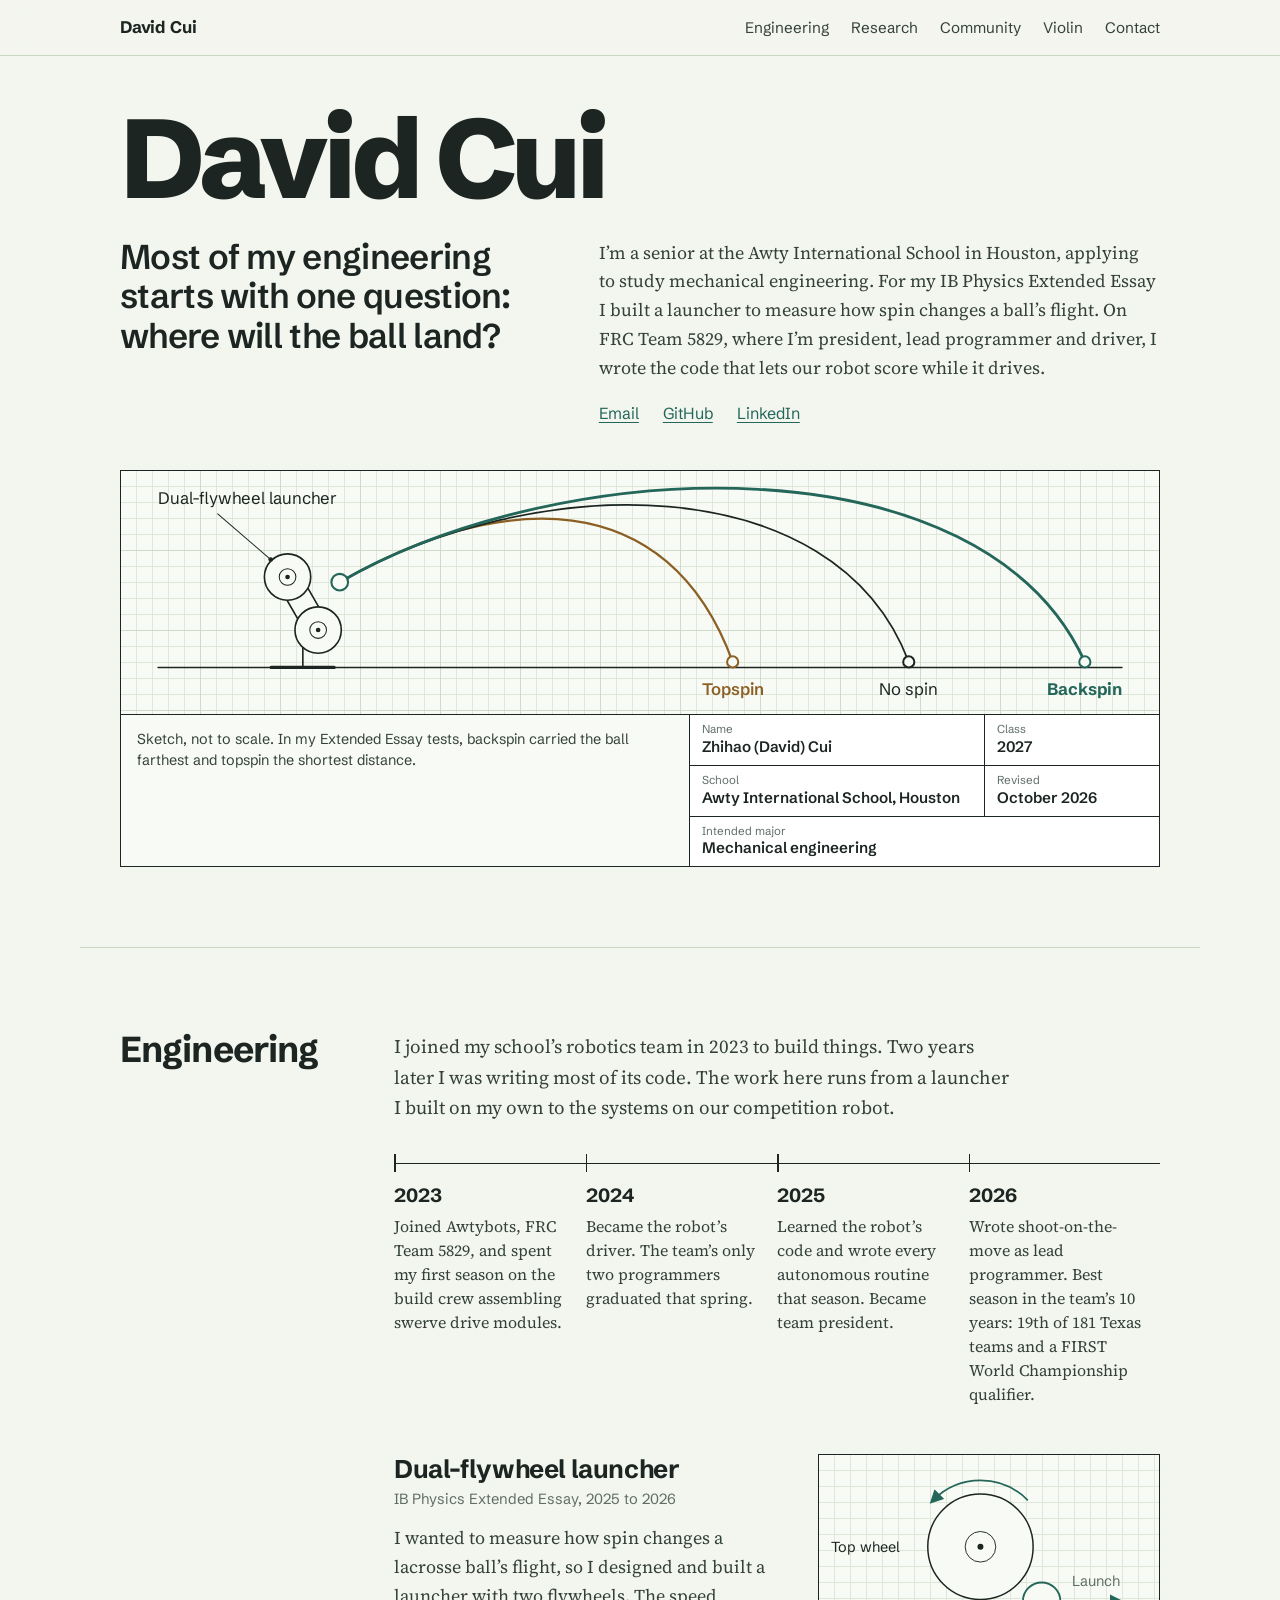
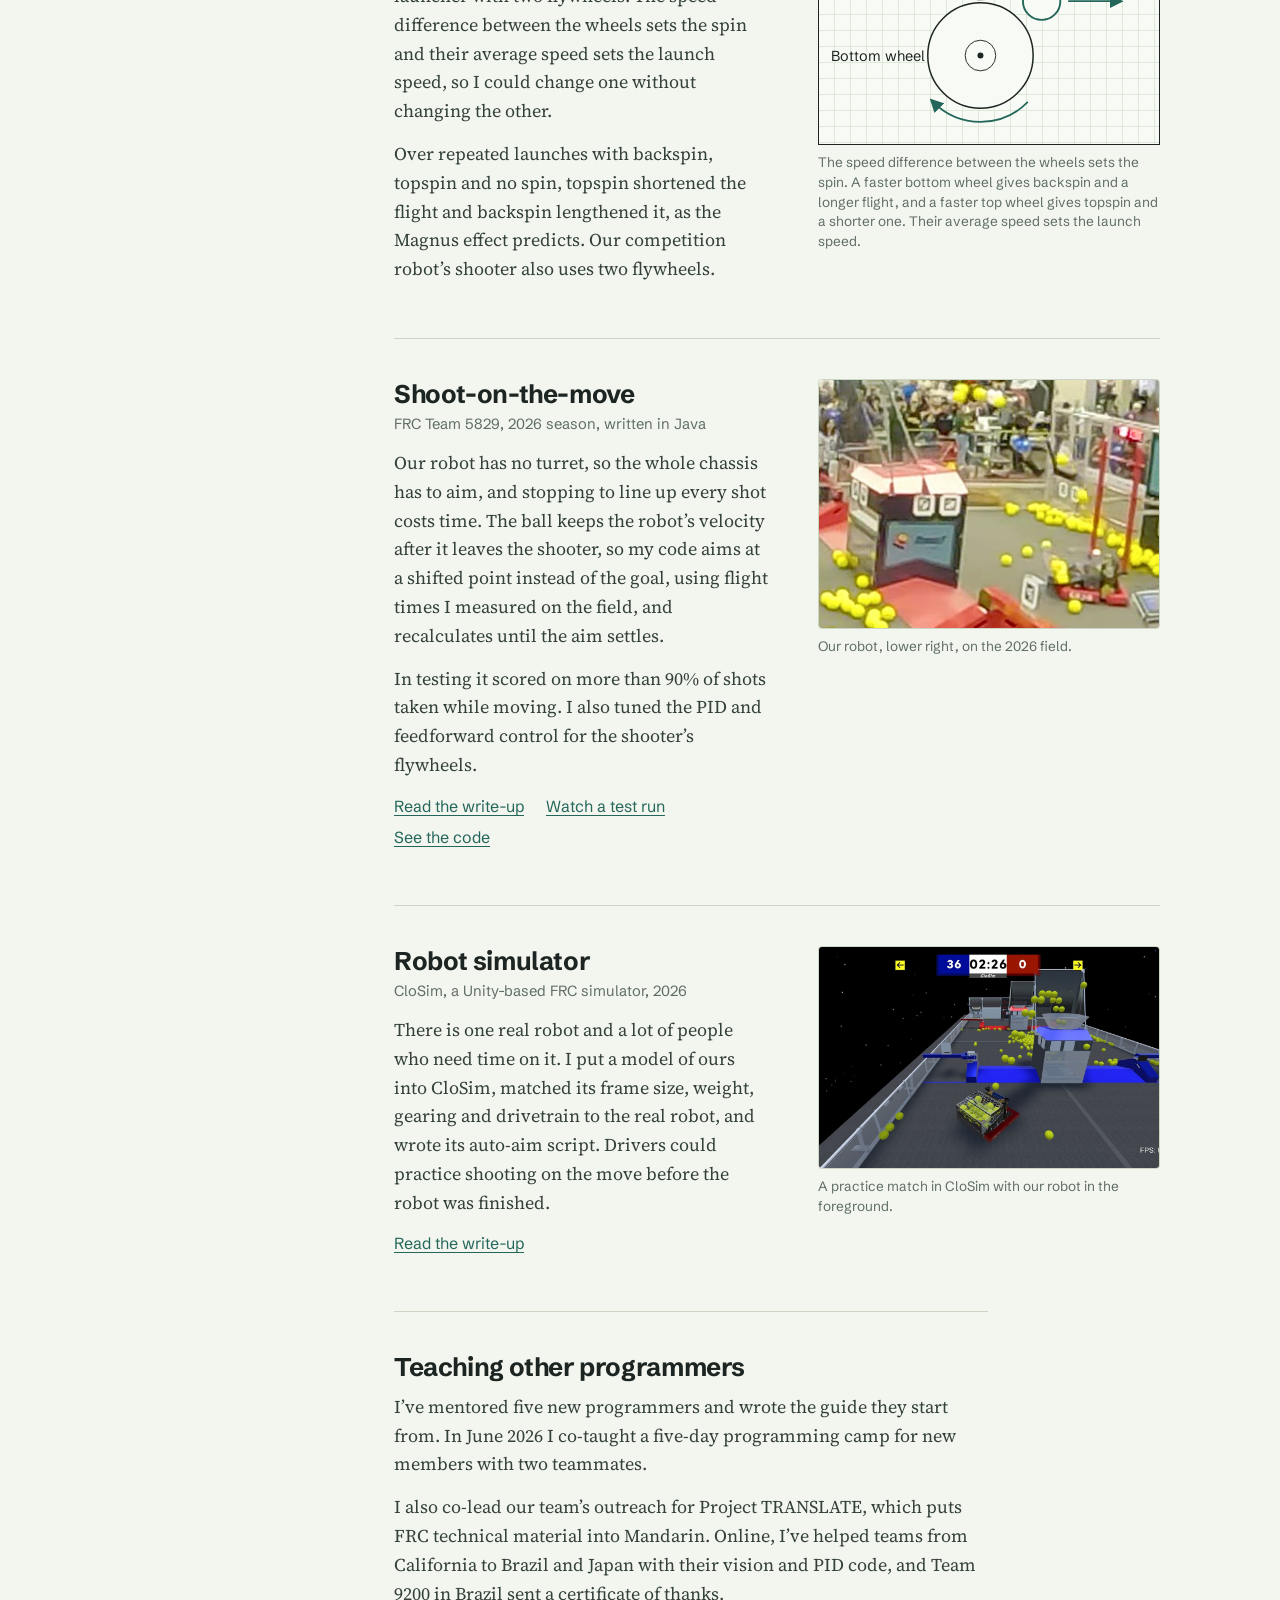
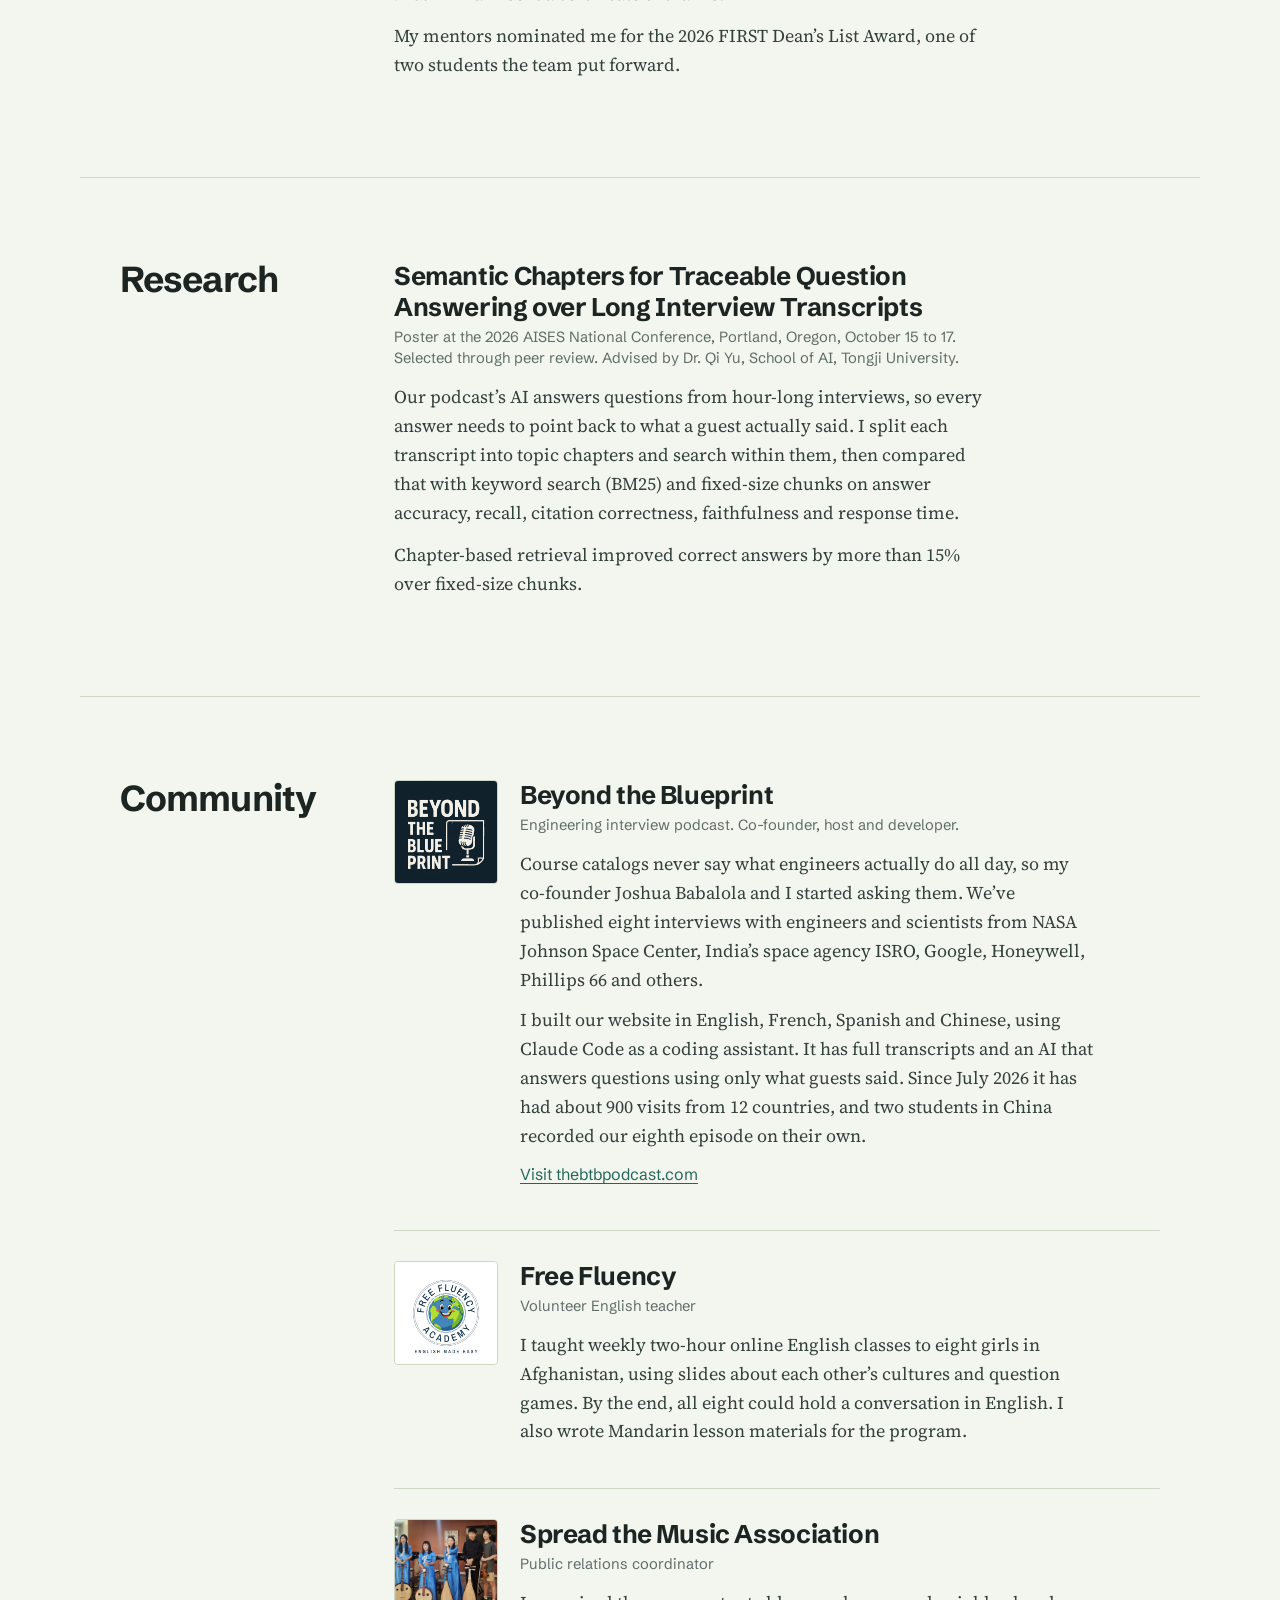
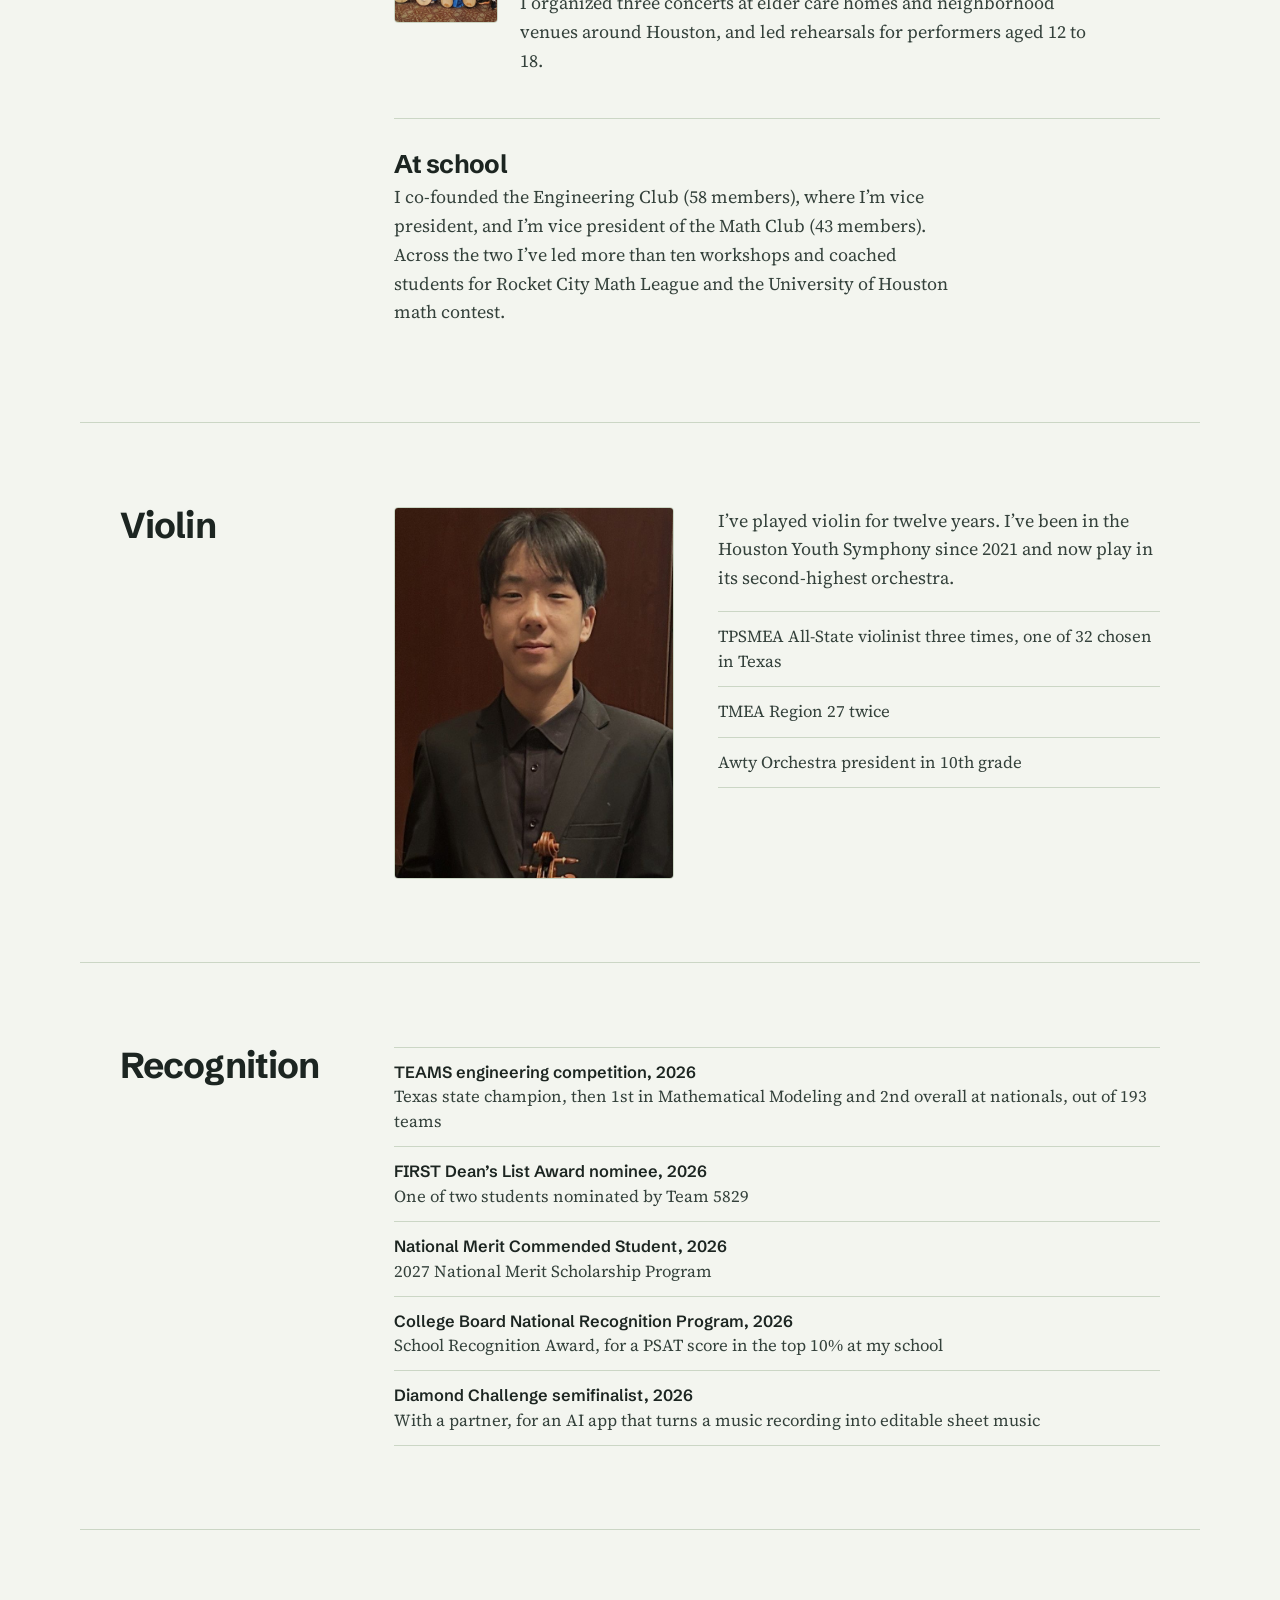
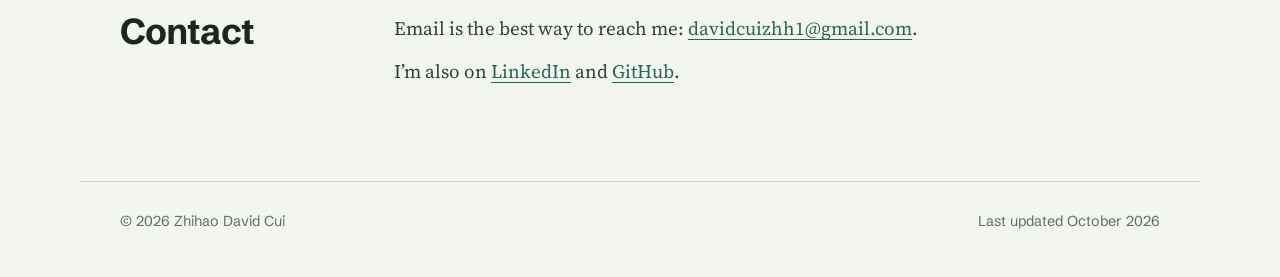
==== index.html @ e83ba338 "Renovate the portfolio New engineering-paper design with an animated launcher sketch in the hero, re" ====
<!DOCTYPE html>
<html lang="en">
<head>
<meta charset="UTF-8" />
<meta name="viewport" content="width=device-width, initial-scale=1.0" />
<title>David Cui | Engineering, robotics and research</title>
<meta name="description" content="David Cui is a senior at the Awty International School in Houston applying to study mechanical engineering. Robotics team president and lead programmer, launcher builder, podcast co-founder and violinist." />
<link rel="canonical" href="https://dczhportfolio.vercel.app/" />
<meta property="og:type" content="website" />
<meta property="og:url" content="https://dczhportfolio.vercel.app/" />
<meta property="og:title" content="David Cui" />
<meta property="og:description" content="Mechanical engineering applicant. Robotics team president and lead programmer, launcher builder, podcast co-founder and violinist." />
<meta property="og:image" content="https://dczhportfolio.vercel.app/og-icon.png" />
<meta name="theme-color" content="#f3f5ef" />
<link rel="icon" href="favicon.ico" sizes="any" />
<link rel="apple-touch-icon" href="apple-touch-icon.png" />
<link rel="preconnect" href="https://fonts.googleapis.com" />
<link rel="preconnect" href="https://fonts.gstatic.com" crossorigin />
<link href="https://fonts.googleapis.com/css2?family=Schibsted+Grotesk:wght@500;600;700;800&family=Source+Serif+4:ital,opsz,wght@0,8..60,400;0,8..60,600;1,8..60,400&display=swap" rel="stylesheet" />
<link rel="stylesheet" href="styles.css" />
</head>
<body>

<a class="skip-link" href="#main">Skip to content</a>

<header class="site-header">
  <div class="site-header__inner">
    <a class="wordmark" href="#top">David Cui</a>
    <nav class="site-nav" aria-label="Sections">
      <a href="#engineering">Engineering</a>
      <a href="#research">Research</a>
      <a href="#community">Community</a>
      <a href="#violin">Violin</a>
      <a href="#contact">Contact</a>
    </nav>
  </div>
</header>

<main id="main">

  <!-- ===== Hero ===== -->
  <section class="hero" id="top" aria-labelledby="hero-name">
    <h1 class="hero__name" id="hero-name">David Cui</h1>
    <p class="hero__question">Most of my engineering starts with one question: where will the ball land?</p>
    <div class="hero__about">
      <p class="hero__lede">
        I&rsquo;m a senior at the Awty International School in Houston, applying to study mechanical
        engineering. For my IB Physics Extended Essay I built a launcher to measure how spin changes a
        ball&rsquo;s flight. On FRC Team 5829, where I&rsquo;m president, lead programmer and driver, I
        wrote the code that lets our robot score while it drives.
      </p>
      <p class="hero__links">
        <a href="mailto:davidcuizhh1@gmail.com">Email</a>
        <a href="https://github.com/DavidCui5829">GitHub</a>
        <a href="https://www.linkedin.com/in/david-cui-1b2bb72b3">LinkedIn</a>
      </p>
    </div>

    <figure class="sheet">
      <!-- wide version -->
      <svg class="sheet__art sheet__art--wide" viewBox="0 56 1120 262" role="img" aria-labelledby="art-w-title art-w-desc">
        <title id="art-w-title">Sketch of the dual-flywheel launcher and three ball flights</title>
        <desc id="art-w-desc">A launcher with two wheels fires a ball up and to the right. Three flight paths are drawn. The topspin flight lands closest, the no-spin flight lands in the middle, and the backspin flight goes highest and lands farthest.</desc>
        <line class="art-line" x1="40" y1="268" x2="1080" y2="268" />
        <line class="art-line" x1="196.2" y1="199" x2="196.2" y2="268" />
        <line class="art-base" x1="162" y1="268" x2="230" y2="268" />
        <rect class="art-solid" x="-47" y="-13" width="94" height="26" rx="13" transform="translate(196.2 199) rotate(60)" />
        <circle class="art-solid" cx="179.7" cy="170.4" r="25" />
        <circle class="art-thin" cx="179.7" cy="170.4" r="9" />
        <circle class="art-dot" cx="179.7" cy="170.4" r="2.5" />
        <circle class="art-solid" cx="212.7" cy="227.6" r="25" />
        <circle class="art-thin" cx="212.7" cy="227.6" r="9" />
        <circle class="art-dot" cx="212.7" cy="227.6" r="2.5" />
        <text class="art-label" x="40" y="92">Dual-flywheel launcher</text>
        <line class="art-thin" x1="104" y1="102" x2="161" y2="151" />
        <circle class="art-dot" cx="161.5" cy="151.5" r="2.5" />

        <path class="traj traj--top" pathLength="1" d="M236 176 C409.2 76 590 70 660 262" />
        <path class="traj traj--none" pathLength="1" d="M236 176 C443.8 56 770 50 850 262" />
        <path class="traj traj--back" pathLength="1" d="M236 176 C478.5 36 930 20 1040 262" />
        <circle class="art-ball" cx="236" cy="176" r="9" />

        <circle class="land land--top" cx="660" cy="262" r="6" />
        <circle class="land land--none" cx="850" cy="262" r="6" />
        <circle class="land land--back" cx="1040" cy="262" r="6" />
        <text class="art-label art-label--top land-label land-label--top" x="660" y="298" text-anchor="middle">Topspin</text>
        <text class="art-label land-label land-label--none" x="850" y="298" text-anchor="middle">No spin</text>
        <text class="art-label art-label--back land-label land-label--back" x="1040" y="298" text-anchor="middle">Backspin</text>
      </svg>

      <!-- narrow version for phones -->
      <svg class="sheet__art sheet__art--tall" viewBox="0 150 600 350" role="img" aria-labelledby="art-t-title art-t-desc">
        <title id="art-t-title">Sketch of the dual-flywheel launcher and three ball flights</title>
        <desc id="art-t-desc">A launcher with two wheels fires a ball up and to the right. The topspin flight lands closest, the no-spin flight lands in the middle, and the backspin flight goes highest and lands farthest.</desc>
        <line class="art-line" x1="20" y1="430" x2="580" y2="430" />
        <line class="art-line" x1="81" y1="346" x2="81" y2="430" />
        <line class="art-base" x1="42" y1="430" x2="120" y2="430" />
        <rect class="art-solid" x="-54" y="-15" width="108" height="30" rx="15" transform="translate(81 346) rotate(60)" />
        <circle class="art-solid" cx="62" cy="313.1" r="29" />
        <circle class="art-thin" cx="62" cy="313.1" r="10" />
        <circle class="art-dot" cx="62" cy="313.1" r="3" />
        <circle class="art-solid" cx="100" cy="378.9" r="29" />
        <circle class="art-thin" cx="100" cy="378.9" r="10" />
        <circle class="art-dot" cx="100" cy="378.9" r="3" />
        <text class="art-label" x="24" y="196">Dual-flywheel launcher</text>
        <line class="art-thin" x1="52" y1="208" x2="43" y2="290" />
        <circle class="art-dot" cx="43" cy="291" r="3" />

        <path class="traj traj--top" pathLength="1" d="M126 320 C299.2 220 320 210 322 422" />
        <path class="traj traj--none" pathLength="1" d="M126 320 C342.5 195 425 175 432 422" />
        <path class="traj traj--back" pathLength="1" d="M126 320 C385.8 170 530 120 536 422" />
        <circle class="art-ball" cx="126" cy="320" r="11" />

        <circle class="land land--top" cx="322" cy="422" r="8" />
        <circle class="land land--none" cx="432" cy="422" r="8" />
        <circle class="land land--back" cx="536" cy="422" r="8" />
        <text class="art-label art-label--top land-label land-label--top" x="322" y="468" text-anchor="middle">Topspin</text>
        <text class="art-label land-label land-label--none" x="432" y="468" text-anchor="middle">No spin</text>
        <text class="art-label art-label--back land-label land-label--back" x="536" y="468" text-anchor="middle">Backspin</text>
      </svg>

      <figcaption class="sheet__foot">
        <p class="sheet__note">Sketch, not to scale. In my Extended Essay tests, backspin carried the ball farthest and topspin the shortest distance.</p>
        <dl class="titleblock">
          <div><dt>Name</dt><dd>Zhihao (David) Cui</dd></div>
          <div><dt>Class</dt><dd>2027</dd></div>
          <div><dt>School</dt><dd>Awty International School, Houston</dd></div>
          <div><dt>Revised</dt><dd>October 2026</dd></div>
          <div><dt>Intended major</dt><dd>Mechanical engineering</dd></div>
        </dl>
      </figcaption>
    </figure>
  </section>

  <!-- ===== Engineering ===== -->
  <section class="section" id="engineering" aria-labelledby="eng-title">
    <h2 class="section__title" id="eng-title">Engineering</h2>
    <div class="section__body">
      <p class="section__intro">
        I joined my school&rsquo;s robotics team in 2023 to build things. Two years later I was
        writing most of its code. The work here runs from a launcher I built on my own to the systems
        on our competition robot.
      </p>

      <ol class="timeline" aria-label="My time on FRC Team 5829">
        <li><span class="timeline__year">2023</span><p>Joined Awtybots, FRC Team 5829, and spent my first season on the build crew assembling swerve drive modules.</p></li>
        <li><span class="timeline__year">2024</span><p>Became the robot&rsquo;s driver. The team&rsquo;s only two programmers graduated that spring.</p></li>
        <li><span class="timeline__year">2025</span><p>Learned the robot&rsquo;s code and wrote every autonomous routine that season. Became team president.</p></li>
        <li><span class="timeline__year">2026</span><p>Wrote shoot-on-the-move as lead programmer. Best season in the team&rsquo;s 10 years: 19th of 181 Texas teams and a FIRST World Championship qualifier.</p></li>
      </ol>

      <article class="project" id="launcher" aria-labelledby="launcher-title">
        <div>
          <h3 class="project__title" id="launcher-title">Dual-flywheel launcher</h3>
          <p class="project__meta">IB Physics Extended Essay, 2025 to 2026</p>
          <p>
            I wanted to measure how spin changes a lacrosse ball&rsquo;s flight, so I designed and built a
            launcher with two flywheels. The speed difference between the wheels sets the spin and their
            average speed sets the launch speed, so I could change one without changing the other.
          </p>
          <p>
            Over repeated launches with backspin, topspin and no spin, topspin shortened the flight and
            backspin lengthened it, as the Magnus effect predicts. Our competition robot&rsquo;s shooter
            also uses two flywheels.
          </p>
        </div>
        <figure class="project__media">
          <div class="detail">
            <svg viewBox="0 0 400 340" role="img" aria-labelledby="det-title det-desc">
              <title id="det-title">How the two wheels grip and launch the ball</title>
              <desc id="det-desc">Two wheels, one above the other, push the ball out to the right between them. The top wheel turns counterclockwise and the bottom wheel turns clockwise.</desc>
              <defs>
                <marker id="det-arrow" viewBox="0 0 10 10" refX="6" refY="5" markerWidth="8" markerHeight="8" orient="auto-start-reverse">
                  <path class="art-arrowhead" d="M0 0 L10 5 L0 10 Z" />
                </marker>
              </defs>
              <path class="art-arrow" d="M245.2 52.8 A78 78 0 0 0 134.8 52.8" marker-end="url(#det-arrow)" />
              <path class="art-arrow" d="M245.2 291.2 A78 78 0 0 1 134.8 291.2" marker-end="url(#det-arrow)" />
              <circle class="art-solid" cx="190" cy="108" r="62" />
              <circle class="art-thin" cx="190" cy="108" r="18" />
              <circle class="art-dot" cx="190" cy="108" r="3.5" />
              <circle class="art-solid" cx="190" cy="236" r="62" />
              <circle class="art-thin" cx="190" cy="236" r="18" />
              <circle class="art-dot" cx="190" cy="236" r="3.5" />
              <circle class="art-ball" cx="262" cy="172" r="22" />
              <line class="art-arrow" x1="294" y1="172" x2="352" y2="172" marker-end="url(#det-arrow)" />
              <text class="art-label" x="14" y="114">Top wheel</text>
              <text class="art-label" x="14" y="242">Bottom wheel</text>
              <text class="art-label art-label--muted" x="326" y="154" text-anchor="middle">Launch</text>
            </svg>
          </div>
          <figcaption>
            The speed difference between the wheels sets the spin. A faster bottom wheel gives backspin
            and a longer flight, and a faster top wheel gives topspin and a shorter one. Their average
            speed sets the launch speed.
          </figcaption>
        </figure>
      </article>

      <article class="project" id="sotm" aria-labelledby="sotm-title">
        <div>
          <h3 class="project__title" id="sotm-title">Shoot-on-the-move</h3>
          <p class="project__meta">FRC Team 5829, 2026 season, written in Java</p>
          <p>
            Our robot has no turret, so the whole chassis has to aim, and stopping to line up every shot
            costs time. The ball keeps the robot&rsquo;s velocity after it leaves the shooter, so my code
            aims at a shifted point instead of the goal, using flight times I measured on the field, and
            recalculates until the aim settles.
          </p>
          <p>
            In testing it scored on more than 90% of shots taken while moving. I also tuned the PID and
            feedforward control for the shooter&rsquo;s flywheels.
          </p>
          <p class="project__links">
            <a href="sotm.html">Read the write-up</a>
            <a href="https://youtu.be/rnhD6OzlBLg">Watch a test run</a>
            <a href="https://github.com/awtybots/2026Rebuilt/tree/2BallDumper">See the code</a>
          </p>
        </div>
        <figure class="project__media">
          <img src="images/sotm-action.jpg" width="558" height="408" loading="lazy" alt="Video still of the 2026 FRC field covered in yellow foam balls, with the Team 5829 robot at lower right." />
          <figcaption>Our robot, lower right, on the 2026 field.</figcaption>
        </figure>
      </article>

      <article class="project" id="sim" aria-labelledby="sim-title">
        <div>
          <h3 class="project__title" id="sim-title">Robot simulator</h3>
          <p class="project__meta">CloSim, a Unity-based FRC simulator, 2026</p>
          <p>
            There is one real robot and a lot of people who need time on it. I put a model of ours into
            CloSim, matched its frame size, weight, gearing and drivetrain to the real robot, and wrote its
            auto-aim script. Drivers could practice shooting on the move before the robot was finished.
          </p>
          <p class="project__links"><a href="sim.html">Read the write-up</a></p>
        </div>
        <figure class="project__media">
          <img src="images/unity-sim.jpg" width="1200" height="780" loading="lazy" alt="A practice match in the CloSim simulator, with the Team 5829 robot model in the foreground collecting yellow balls." />
          <figcaption>A practice match in CloSim with our robot in the foreground.</figcaption>
        </figure>
      </article>

      <article class="project project--text" id="teaching" aria-labelledby="teach-title">
        <div>
          <h3 class="project__title" id="teach-title">Teaching other programmers</h3>
          <p>
            I&rsquo;ve mentored five new programmers and wrote the guide they start from. In June 2026 I
            co-taught a five-day programming camp for new members with two teammates.
          </p>
          <p>
            I also co-lead our team&rsquo;s outreach for Project TRANSLATE, which puts FRC technical material
            into Mandarin. Online, I&rsquo;ve helped teams from California to Brazil and Japan with their
            vision and PID code, and Team 9200 in Brazil sent a certificate of thanks.
          </p>
          <p>My mentors nominated me for the 2026 FIRST Dean&rsquo;s List Award, one of two students the team put forward.</p>
        </div>
      </article>
    </div>
  </section>

  <!-- ===== Research ===== -->
  <section class="section" id="research" aria-labelledby="res-title">
    <h2 class="section__title" id="res-title">Research</h2>
    <div class="section__body">
      <article class="project project--text" aria-labelledby="poster-title">
        <div>
          <h3 class="project__title" id="poster-title">Semantic Chapters for Traceable Question Answering over Long Interview Transcripts</h3>
          <p class="project__meta">
            Poster at the 2026 AISES National Conference, Portland, Oregon, October 15 to 17. Selected
            through peer review. Advised by Dr. Qi Yu, School of AI, Tongji University.
          </p>
          <p>
            Our podcast&rsquo;s AI answers questions from hour-long interviews, so every answer needs to
            point back to what a guest actually said. I split each transcript into topic chapters and
            search within them, then compared that with keyword search (BM25) and fixed-size chunks on
            answer accuracy, recall, citation correctness, faithfulness and response time.
          </p>
          <p>Chapter-based retrieval improved correct answers by more than 15% over fixed-size chunks.</p>
        </div>
      </article>
    </div>
  </section>

  <!-- ===== Community ===== -->
  <section class="section" id="community" aria-labelledby="com-title">
    <h2 class="section__title" id="com-title">Community</h2>
    <div class="section__body">

      <article class="entry" aria-labelledby="btb-title">
        <img class="entry__thumb" src="images/btb-cover.jpg" width="800" height="800" loading="lazy" alt="Beyond the Blueprint cover art: the show name next to a microphone." />
        <div>
          <h3 class="project__title" id="btb-title">Beyond the Blueprint</h3>
          <p class="project__meta">Engineering interview podcast. Co-founder, host and developer.</p>
          <p>
            Course catalogs never say what engineers actually do all day, so my co-founder Joshua
            Babalola and I started asking them. We&rsquo;ve published eight interviews with engineers and
            scientists from NASA Johnson Space Center, India&rsquo;s space agency ISRO, Google, Honeywell,
            Phillips 66 and others.
          </p>
          <p>
            I built our website in English, French, Spanish and Chinese, using Claude Code as a coding
            assistant. It has full transcripts and an AI that answers questions using only what guests
            said. Since July 2026 it has had about 900 visits from 12 countries, and two students in
            China recorded our eighth episode on their own.
          </p>
          <p class="project__links"><a href="https://thebtbpodcast.com/">Visit thebtbpodcast.com</a></p>
        </div>
      </article>

      <article class="entry" aria-labelledby="ff-title">
        <img class="entry__thumb" src="images/freefluency-logo.jpg" width="800" height="800" loading="lazy" alt="Free Fluency Academy logo: a smiling globe inside a round badge." />
        <div>
          <h3 class="project__title" id="ff-title">Free Fluency</h3>
          <p class="project__meta">Volunteer English teacher</p>
          <p>
            I taught weekly two-hour online English classes to eight girls in Afghanistan, using slides
            about each other&rsquo;s cultures and question games. By the end, all eight could hold a
            conversation in English. I also wrote Mandarin lesson materials for the program.
          </p>
        </div>
      </article>

      <article class="entry" aria-labelledby="sma-title">
        <img class="entry__thumb" src="images/sma-concert.jpg" width="1000" height="543" loading="lazy" alt="Spread the Music Association performers with violins and Chinese string instruments at an elder care home." />
        <div>
          <h3 class="project__title" id="sma-title">Spread the Music Association</h3>
          <p class="project__meta">Public relations coordinator</p>
          <p>
            I organized three concerts at elder care homes and neighborhood venues around Houston, and
            led rehearsals for performers aged 12 to 18.
          </p>
        </div>
      </article>

      <article class="entry entry--text" aria-labelledby="clubs-title">
        <div>
          <h3 class="project__title" id="clubs-title">At school</h3>
          <p>
            I co-founded the Engineering Club (58 members), where I&rsquo;m vice president, and I&rsquo;m
            vice president of the Math Club (43 members). Across the two I&rsquo;ve led more than ten
            workshops and coached students for Rocket City Math League and the University of Houston math
            contest.
          </p>
        </div>
      </article>
    </div>
  </section>

  <!-- ===== Violin ===== -->
  <section class="section" id="violin" aria-labelledby="vln-title">
    <h2 class="section__title" id="vln-title">Violin</h2>
    <div class="section__body">
      <div class="violin">
        <figure class="violin__photo">
          <img src="images/violin.jpg" width="670" height="893" loading="lazy" alt="David in concert dress, holding his violin." />
        </figure>
        <div>
          <p>
            I&rsquo;ve played violin for twelve years. I&rsquo;ve been in the Houston Youth Symphony since
            2021 and now play in its second-highest orchestra.
          </p>
          <ul class="facts">
            <li>TPSMEA All-State violinist three times, one of 32 chosen in Texas</li>
            <li>TMEA Region 27 twice</li>
            <li>Awty Orchestra president in 10th grade</li>
          </ul>
        </div>
      </div>
    </div>
  </section>

  <!-- ===== Recognition ===== -->
  <section class="section" id="recognition" aria-labelledby="rec-title">
    <h2 class="section__title" id="rec-title">Recognition</h2>
    <div class="section__body">
      <ul class="facts">
        <li><strong>TEAMS engineering competition, 2026</strong>Texas state champion, then 1st in Mathematical Modeling and 2nd overall at nationals, out of 193 teams</li>
        <li><strong>FIRST Dean&rsquo;s List Award nominee, 2026</strong>One of two students nominated by Team 5829</li>
        <li><strong>National Merit Commended Student, 2026</strong>2027 National Merit Scholarship Program</li>
        <li><strong>College Board National Recognition Program, 2026</strong>School Recognition Award, for a PSAT score in the top 10% at my school</li>
        <li><strong>Diamond Challenge semifinalist, 2026</strong>With a partner, for an AI app that turns a music recording into editable sheet music</li>
      </ul>
    </div>
  </section>

  <!-- ===== Contact ===== -->
  <section class="section contact" id="contact" aria-labelledby="con-title">
    <h2 class="section__title" id="con-title">Contact</h2>
    <div class="section__body">
      <p>Email is the best way to reach me: <a href="mailto:davidcuizhh1@gmail.com">davidcuizhh1@gmail.com</a>.</p>
      <p>I&rsquo;m also on <a href="https://www.linkedin.com/in/david-cui-1b2bb72b3">LinkedIn</a> and <a href="https://github.com/DavidCui5829">GitHub</a>.</p>
    </div>
  </section>

</main>

<footer class="site-footer">
  <p>&copy; 2026 Zhihao David Cui</p>
  <p>Last updated October 2026</p>
</footer>

</body>
</html>
---- styles.css ----
/* ============================================================
   David Cui, portfolio
   Light engineering-paper look: pale green sheet with a faint
   grid, graphite ink, one pine accent and a little gold.
   Type: Schibsted Grotesk for headings and labels,
         Source Serif 4 for reading text.
   ============================================================ */

:root {
  --paper: #f3f5ef;      /* page */
  --sheet: #f8faf5;      /* drawing sheets and panels */
  --white: #ffffff;
  --grid: #dfe7d9;       /* fine grid */
  --grid-major: #cfdbc8; /* every fifth line */
  --ink: #1c2521;        /* headings, linework */
  --body: #34413b;       /* reading text */
  --muted: #5f6d66;      /* captions, labels */
  --rule: #cbd6c5;       /* hairlines */
  --pine: #24675a;       /* links, backspin, accent */
  --pine-dk: #1b4f45;
  --gold: #8c6024;       /* topspin, sparing highlights */

  --display: "Schibsted Grotesk", system-ui, -apple-system, "Segoe UI", sans-serif;
  --text: "Source Serif 4", Georgia, "Times New Roman", serif;
  --mono: "JetBrains Mono", ui-monospace, "SFMono-Regular", Consolas, monospace;

  --wide: 1120px;
  --gutter: clamp(16px, 4vw, 40px);
}

* { box-sizing: border-box; }

html { -webkit-text-size-adjust: 100%; scroll-padding-top: 72px; }
@media (prefers-reduced-motion: no-preference) { html { scroll-behavior: smooth; } }

body {
  margin: 0;
  background: var(--paper);
  color: var(--body);
  font-family: var(--text);
  font-size: 1.125rem;
  line-height: 1.6;
  font-optical-sizing: auto;
  -webkit-font-smoothing: antialiased;
}

img { max-width: 100%; }

a {
  color: var(--pine);
  text-decoration-thickness: 1px;
  text-underline-offset: 0.2em;
}
a:hover { color: var(--pine-dk); text-decoration-thickness: 2px; }
:focus-visible { outline: 2px solid var(--pine); outline-offset: 3px; border-radius: 2px; }

.skip-link {
  position: absolute; left: -999px; top: 0; z-index: 100;
  padding: 10px 16px; background: var(--ink); color: var(--white);
  font-family: var(--display); font-weight: 600;
}
.skip-link:focus { left: 0; }

/* ===== Header ===== */
.site-header {
  position: sticky; top: 0; z-index: 20;
  background: rgba(243, 245, 239, 0.94);
  backdrop-filter: blur(8px);
  border-bottom: 1px solid var(--rule);
}
.site-header__inner {
  max-width: var(--wide); margin: 0 auto;
  padding: 14px var(--gutter);
  display: flex; align-items: baseline; justify-content: space-between; gap: 12px 28px;
  flex-wrap: wrap;
}
.wordmark {
  font-family: var(--display); font-weight: 700; font-size: 1.05rem;
  letter-spacing: -0.01em; color: var(--ink); text-decoration: none;
}
.wordmark:hover { color: var(--ink); }
.site-nav { display: flex; gap: 22px; font-family: var(--display); font-size: 0.95rem; }
.site-nav a { color: var(--body); text-decoration: none; white-space: nowrap; }
.site-nav a:hover { color: var(--pine); text-decoration: underline; text-decoration-thickness: 1px; }
/* phones: the header scrolls away instead of holding two rows of the screen */
@media (max-width: 640px) {
  .site-header { position: static; }
  .site-header__inner { padding-block: 10px 12px; gap: 6px; }
  .site-nav { flex-wrap: wrap; gap: 4px 13px; font-size: 0.8125rem; }
}

/* ===== Hero ===== */
/* phones: name, question, drawing, then the introduction.
   wide screens: the question and the introduction side by side above the drawing,
   so the drawing is on screen when its flights draw in. */
.hero {
  max-width: var(--wide); margin: 0 auto;
  padding: clamp(32px, 5vw, 52px) var(--gutter) clamp(48px, 7vw, 80px);
  display: grid; grid-template-columns: minmax(0, 1fr);
  grid-template-areas: "name" "question" "sheet" "about";
}
.hero__name {
  grid-area: name;
  font-family: var(--display); font-weight: 800;
  font-size: clamp(3.2rem, 10vw, 7rem);
  line-height: 0.9; letter-spacing: -0.045em;
  color: var(--ink); margin: 0 0 clamp(16px, 2.6vw, 28px);
}
.hero__question {
  grid-area: question;
  font-family: var(--display); font-weight: 600;
  font-size: clamp(1.45rem, 2.7vw, 2.15rem);
  line-height: 1.15; letter-spacing: -0.02em;
  color: var(--ink); max-width: 24ch; margin: 0 0 26px;
  text-wrap: balance;
}
.hero__about { grid-area: about; margin-top: 30px; }
.hero__lede { max-width: 62ch; margin: 0 0 18px; font-size: 1.125rem; }
.hero__links { display: flex; flex-wrap: wrap; gap: 8px 24px; margin: 0; font-family: var(--display); font-size: 1rem; }
@media (min-width: 900px) {
  .hero {
    grid-template-columns: minmax(0, 0.85fr) minmax(0, 1.15fr);
    column-gap: clamp(40px, 5vw, 64px);
    grid-template-areas: "name name" "question about" "sheet sheet";
  }
  .hero__question { margin: 0; }
  .hero__about { margin-top: 2px; }
  .hero .sheet { margin-top: 44px; }
}
/* short laptop screens: tighten the top so the landing points still show on load */
@media (min-width: 900px) and (max-height: 760px) {
  .hero { padding-top: 28px; }
  .hero__name { font-size: 5.75rem; margin-bottom: 20px; }
  .hero .sheet { margin-top: 32px; }
}

/* ===== Drawing sheet (hero figure) ===== */
.sheet {
  grid-area: sheet;
  margin: 0;
  border: 1.5px solid var(--ink);
  background-color: var(--sheet);
  background-image:
    linear-gradient(var(--grid-major) 1px, transparent 1px),
    linear-gradient(90deg, var(--grid-major) 1px, transparent 1px),
    linear-gradient(var(--grid) 1px, transparent 1px),
    linear-gradient(90deg, var(--grid) 1px, transparent 1px);
  background-size: 80px 80px, 80px 80px, 16px 16px, 16px 16px;
  background-position: -1px -1px;
}
.sheet__art { display: block; width: 100%; height: auto; }
.sheet__art--tall { display: none; max-width: 600px; margin: 0 auto; }
@media (max-width: 860px) {
  .sheet__art--wide { display: none; }
  .sheet__art--tall { display: block; }
}
.sheet__foot {
  display: grid; grid-template-columns: minmax(0, 1fr) minmax(0, 470px);
  border-top: 1.5px solid var(--ink); background: var(--sheet);
}
.sheet__note {
  margin: 0; padding: 14px 16px; align-self: start;
  font-family: var(--display); font-size: 0.9rem; line-height: 1.45; color: var(--body);
}
.titleblock {
  margin: 0; display: grid; grid-template-columns: 1.7fr 1fr;
  border-left: 1.5px solid var(--ink); background: var(--white);
}
.titleblock > div { padding: 7px 12px 8px; border-bottom: 1px solid var(--ink); }
.titleblock > div:nth-child(odd) { border-right: 1px solid var(--ink); }
.titleblock > div:last-child { grid-column: 1 / -1; border-right: 0; border-bottom: 0; }
.titleblock dt { font-family: var(--display); font-size: 0.72rem; color: var(--muted); line-height: 1.3; }
.titleblock dd { margin: 0; font-family: var(--display); font-weight: 600; font-size: 0.95rem; color: var(--ink); line-height: 1.3; }
@media (max-width: 860px) {
  .sheet__foot { grid-template-columns: 1fr; }
  .titleblock { border-left: 0; border-top: 1.5px solid var(--ink); }
}

/* drawing elements (shared by the hero and the launcher detail) */
.art-line { fill: none; stroke: var(--ink); stroke-width: 1.75; stroke-linecap: round; stroke-linejoin: round; }
.art-thin { fill: none; stroke: var(--ink); stroke-width: 1.1; }
.art-solid { fill: var(--sheet); stroke: var(--ink); stroke-width: 1.75; }
.art-dot { fill: var(--ink); }
.art-base { fill: none; stroke: var(--ink); stroke-width: 3.5; stroke-linecap: round; }
.art-ball { fill: var(--sheet); stroke: var(--pine); stroke-width: 2.25; }
.art-label { font-family: var(--display); font-size: 17px; fill: var(--ink); }
.art-label--muted { fill: var(--muted); }
.art-arrow { fill: none; stroke: var(--pine); stroke-width: 2; stroke-linecap: round; }
.art-arrowhead { fill: var(--pine); }

.traj { fill: none; stroke-linecap: round; }
.traj--top  { stroke: var(--gold); stroke-width: 2.4; }
.traj--none { stroke: var(--ink);  stroke-width: 1.8; }
.traj--back { stroke: var(--pine); stroke-width: 3; }
.land { stroke-width: 2.2; fill: var(--sheet); }
.land--top  { stroke: var(--gold); }
.land--none { stroke: var(--ink); }
.land--back { stroke: var(--pine); }
.art-label--top  { fill: var(--gold); font-weight: 600; }
.art-label--back { fill: var(--pine); font-weight: 700; }
.sheet__art--wide .art-label { font-size: 18px; }
.sheet__art--tall .art-label { font-size: 23px; }
@media (min-width: 641px) { .sheet__art--tall .art-label { font-size: 19px; } }

/* the one moving moment: the three flights draw in once on load */
@media (prefers-reduced-motion: no-preference) {
  .traj { stroke-dasharray: 1; stroke-dashoffset: 1; animation: draw 1.5s cubic-bezier(0.3, 0.1, 0.25, 1) forwards; }
  .traj--top  { animation-delay: 0.25s; }
  .traj--none { animation-delay: 0.55s; }
  .traj--back { animation-delay: 0.85s; }
  .land, .land-label { opacity: 0; animation: appear 0.35s ease forwards; }
  .land--top, .land-label--top   { animation-delay: 1.6s; }
  .land--none, .land-label--none { animation-delay: 1.9s; }
  .land--back, .land-label--back { animation-delay: 2.2s; }
}
@keyframes draw { to { stroke-dashoffset: 0; } }
@keyframes appear { to { opacity: 1; } }

/* ===== Sections ===== */
.section {
  max-width: var(--wide); margin: 0 auto;
  padding: clamp(48px, 6.5vw, 84px) var(--gutter);
  display: grid; grid-template-columns: minmax(150px, 210px) minmax(0, 1fr);
  gap: 0 clamp(24px, 5vw, 64px);
  border-top: 1px solid var(--rule);
}
.section__title {
  grid-column: 1; align-self: start; position: sticky; top: 84px;
  margin: 0; font-family: var(--display); font-weight: 700;
  font-size: clamp(1.75rem, 3vw, 2.25rem); line-height: 1.05; letter-spacing: -0.025em; color: var(--ink);
}
.section__body { grid-column: 2; min-width: 0; }
.section__intro { max-width: 62ch; margin: 0 0 40px; font-size: 1.1875rem; }
@media (max-width: 860px) {
  .section { grid-template-columns: minmax(0, 1fr); }
  .section__title { position: static; margin-bottom: 22px; }
  .section__body { grid-column: 1; }
}

/* timeline: a dimension line with a tick for each year */
.timeline {
  list-style: none; margin: 0 0 48px; padding: 0;
  display: grid; grid-template-columns: repeat(4, minmax(0, 1fr));
  border-top: 1.5px solid var(--ink);
}
.timeline li { position: relative; padding: 16px 18px 0 0; }
.timeline li::before {
  content: ""; position: absolute; left: 0; top: -10px;
  width: 1.5px; height: 18px; background: var(--ink);
}
.timeline__year {
  display: block; margin-bottom: 4px;
  font-family: var(--display); font-weight: 700; font-size: 1.2rem; color: var(--ink);
  font-variant-numeric: tabular-nums;
}
.timeline p { margin: 0; font-size: 1rem; line-height: 1.5; }
@media (max-width: 760px) {
  .timeline { grid-template-columns: minmax(0, 1fr); border-top: 0; border-left: 1.5px solid var(--ink); margin-left: 4px; }
  .timeline li { padding: 0 0 22px 22px; }
  .timeline li:last-child { padding-bottom: 0; }
  .timeline li::before { left: -9px; top: 12px; width: 16px; height: 1.5px; }
}

/* projects */
.project {
  display: grid; grid-template-columns: minmax(0, 1.1fr) minmax(0, 1fr);
  gap: 20px clamp(24px, 4vw, 48px); align-items: start;
  padding: 40px 0;
}
.project + .project { border-top: 1px solid var(--rule); }
.project:first-of-type { padding-top: 0; }
.project:last-child { padding-bottom: 0; }
.project--text { grid-template-columns: minmax(0, 1fr); max-width: 66ch; }
.project__title {
  margin: 0 0 4px; font-family: var(--display); font-weight: 700;
  font-size: clamp(1.35rem, 2.2vw, 1.6rem); line-height: 1.2; letter-spacing: -0.015em; color: var(--ink);
}
.project__meta { margin: 0 0 14px; font-family: var(--display); font-size: 0.92rem; line-height: 1.45; color: var(--muted); }
.project p:not(.project__meta) { margin: 0 0 14px; }
.project__title + p:not(.project__meta) { margin-top: 10px; }
.project__links { display: flex; flex-wrap: wrap; gap: 6px 22px; margin: 18px 0 0; font-family: var(--display); font-size: 1rem; }
.project__media { margin: 0; }
.project__media img { display: block; width: 100%; height: auto; border: 1px solid var(--rule); border-radius: 4px; background: var(--white); }
.project__media figcaption, .caption {
  margin-top: 8px; font-family: var(--display); font-size: 0.85rem; line-height: 1.45; color: var(--muted);
}
.detail {
  border: 1.5px solid var(--ink); background-color: var(--sheet);
  background-image:
    linear-gradient(var(--grid) 1px, transparent 1px),
    linear-gradient(90deg, var(--grid) 1px, transparent 1px);
  background-size: 16px 16px; background-position: -1px -1px;
}
.detail svg { display: block; width: 100%; height: auto; }
@media (max-width: 760px) {
  .project { grid-template-columns: minmax(0, 1fr); }
}

/* community entries */
.entry { display: grid; grid-template-columns: 104px minmax(0, 1fr); gap: 22px; padding: 30px 0; }
.entry + .entry { border-top: 1px solid var(--rule); }
.entry:first-child { padding-top: 0; }
.entry:last-child { padding-bottom: 0; }
.entry__thumb { width: 104px; height: 104px; object-fit: cover; border-radius: 4px; border: 1px solid var(--rule); background: var(--white); }
.entry--text { grid-template-columns: minmax(0, 1fr); }
.entry p:not(.project__meta) { margin: 0 0 12px; max-width: 64ch; }
@media (max-width: 520px) {
  .entry:not(.entry--text) { grid-template-columns: 72px minmax(0, 1fr); gap: 16px; }
  .entry__thumb { width: 72px; height: 72px; }
}

/* violin */
.violin { display: grid; grid-template-columns: minmax(0, 280px) minmax(0, 1fr); gap: 20px clamp(24px, 4vw, 44px); align-items: start; }
.violin__photo { margin: 0; }
.violin__photo img { display: block; width: 100%; height: auto; border-radius: 4px; border: 1px solid var(--rule); }
.violin p { margin: 0 0 18px; max-width: 60ch; }
@media (max-width: 760px) {
  .violin { grid-template-columns: minmax(0, 1fr); }
  .violin__photo { max-width: 300px; }
}

/* plain fact lists */
.facts { list-style: none; margin: 0; padding: 0; border-top: 1px solid var(--rule); }
.facts li { padding: 12px 0; border-bottom: 1px solid var(--rule); font-size: 1.05rem; line-height: 1.5; }
.facts strong { display: block; font-family: var(--display); font-weight: 600; font-size: 1.02rem; color: var(--ink); }

/* contact */
.contact p { margin: 0 0 12px; max-width: 60ch; font-size: 1.1875rem; }

/* ===== Footer ===== */
.site-footer {
  max-width: var(--wide); margin: 0 auto;
  padding: 28px var(--gutter) 44px;
  border-top: 1px solid var(--rule);
  display: flex; flex-wrap: wrap; justify-content: space-between; gap: 8px 24px;
  font-family: var(--display); font-size: 0.9rem; color: var(--muted);
}
.site-footer p { margin: 0; }

/* ===== Write-up pages ===== */
.page { max-width: 720px; margin: 0 auto; padding: clamp(36px, 7vw, 84px) var(--gutter) 64px; }
.page__back { display: inline-block; margin-bottom: 28px; font-family: var(--display); font-size: 0.95rem; }
.page__meta { margin: 0 0 10px; font-family: var(--display); font-size: 0.92rem; color: var(--muted); }
.page h1 {
  margin: 0 0 18px; font-family: var(--display); font-weight: 800;
  font-size: clamp(2.3rem, 6vw, 3.5rem); line-height: 1; letter-spacing: -0.035em; color: var(--ink);
}
.page__lede { margin: 0 0 8px; font-size: clamp(1.15rem, 2.2vw, 1.3rem); line-height: 1.5; color: var(--ink); }
.page h2 { margin: 48px 0 12px; font-family: var(--display); font-weight: 700; font-size: 1.5rem; line-height: 1.2; letter-spacing: -0.02em; color: var(--ink); }
.page h3 { margin: 28px 0 8px; font-family: var(--display); font-weight: 700; font-size: 1.15rem; color: var(--ink); }
.page p { margin: 0 0 16px; }
.page strong { color: var(--ink); font-weight: 600; }
.page figure { margin: 32px 0; }
.page figure img { display: block; width: 100%; height: auto; border: 1px solid var(--rule); border-radius: 4px; background: var(--white); }
/* phones get a tall version of each diagram so its labels stay readable */
@media (max-width: 700px) { .page .diagram img { max-width: 440px; margin-inline: auto; } }
.page figcaption { margin-top: 8px; font-family: var(--display); font-size: 0.85rem; line-height: 1.45; color: var(--muted); }
.page ul { padding-left: 1.2em; margin: 0 0 16px; }
.page li { margin-bottom: 6px; }
.page code { font-family: var(--mono); font-size: 0.85em; background: #e4ebe0; padding: 1px 5px; border-radius: 3px; }
.page pre { margin: 0 0 20px; padding: 18px 20px; overflow-x: auto; background: #1f2723; border-radius: 4px; font-size: 0.8rem; line-height: 1.65; }
.page pre code { background: none; padding: 0; font-size: 1em; color: #e6eee8; }
.c-kw { color: #9cc3e6; }
.c-fn { color: #8fd3c1; }
.c-cm { color: #9aa59f; font-style: italic; }
.c-n  { color: #e3b76e; }
.note { margin: 24px 0; padding: 2px 0 2px 18px; border-left: 3px solid var(--pine); }
.note p { margin: 0; }
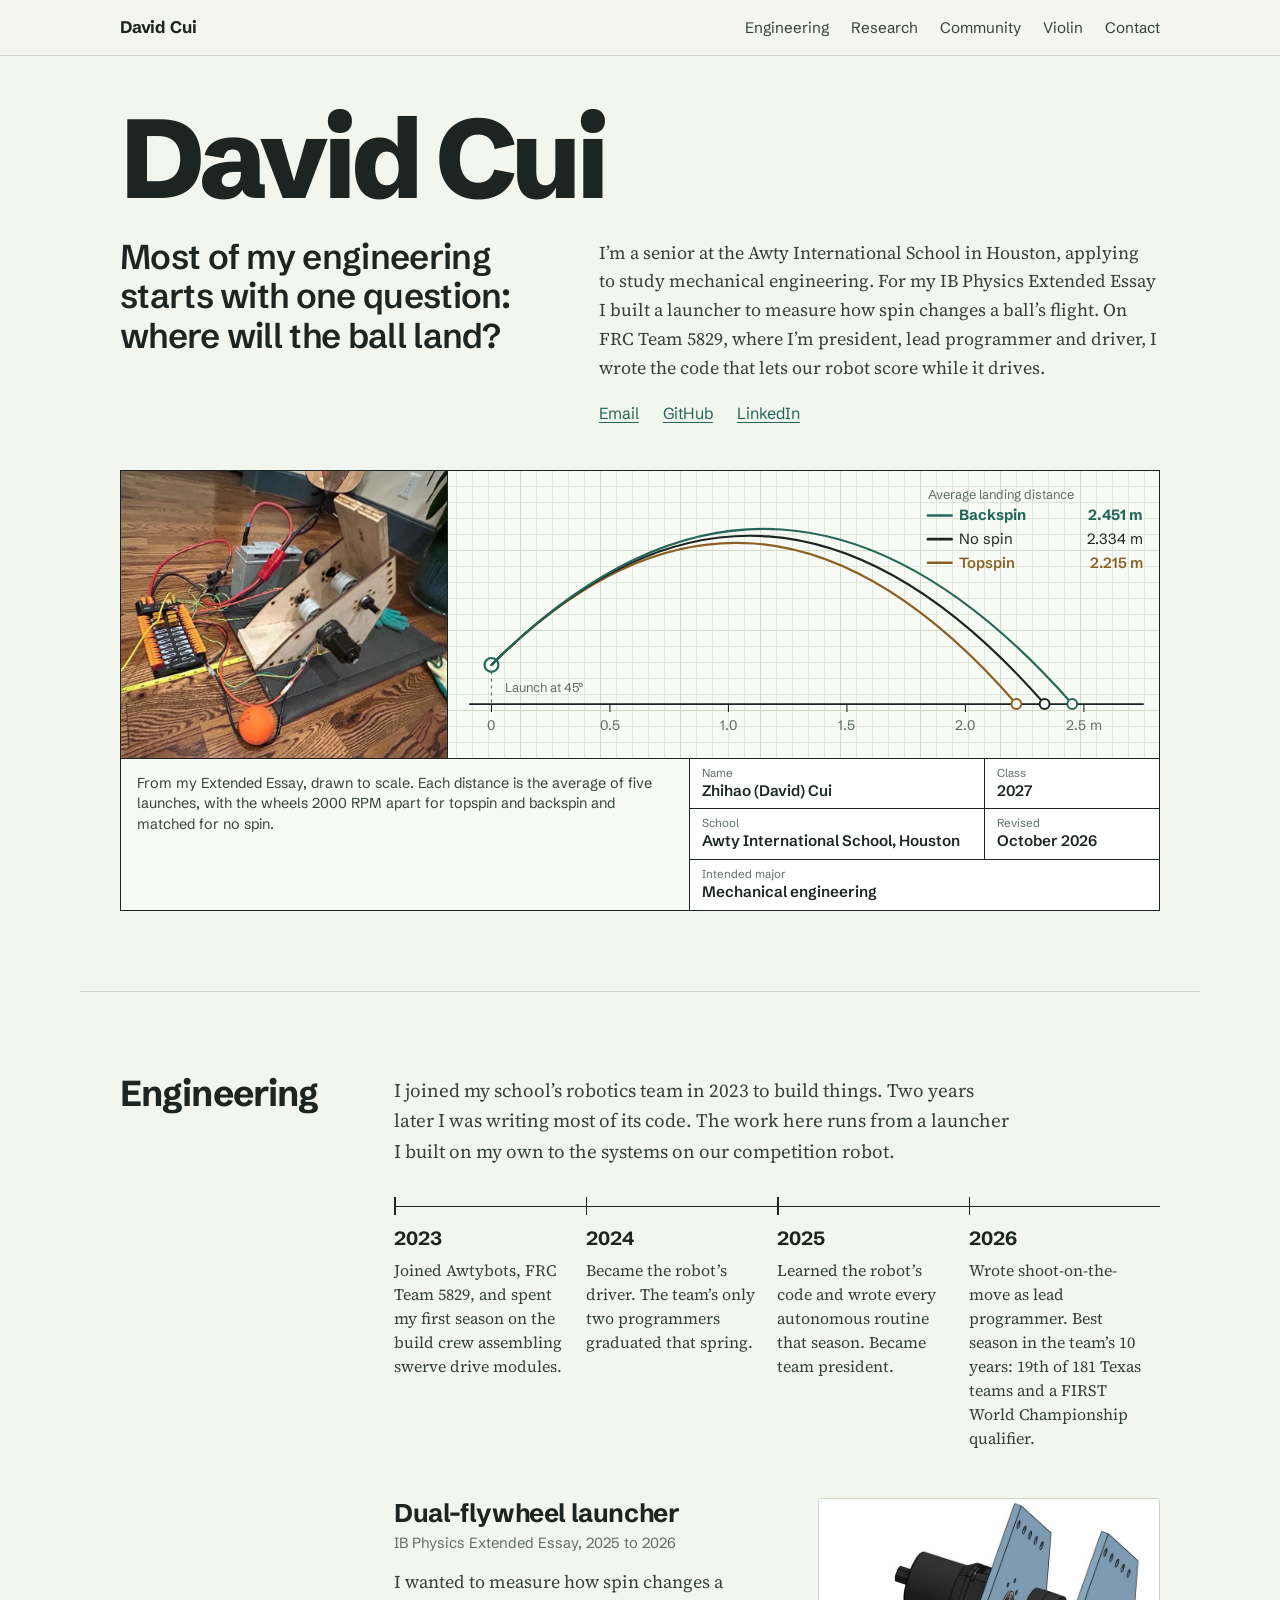
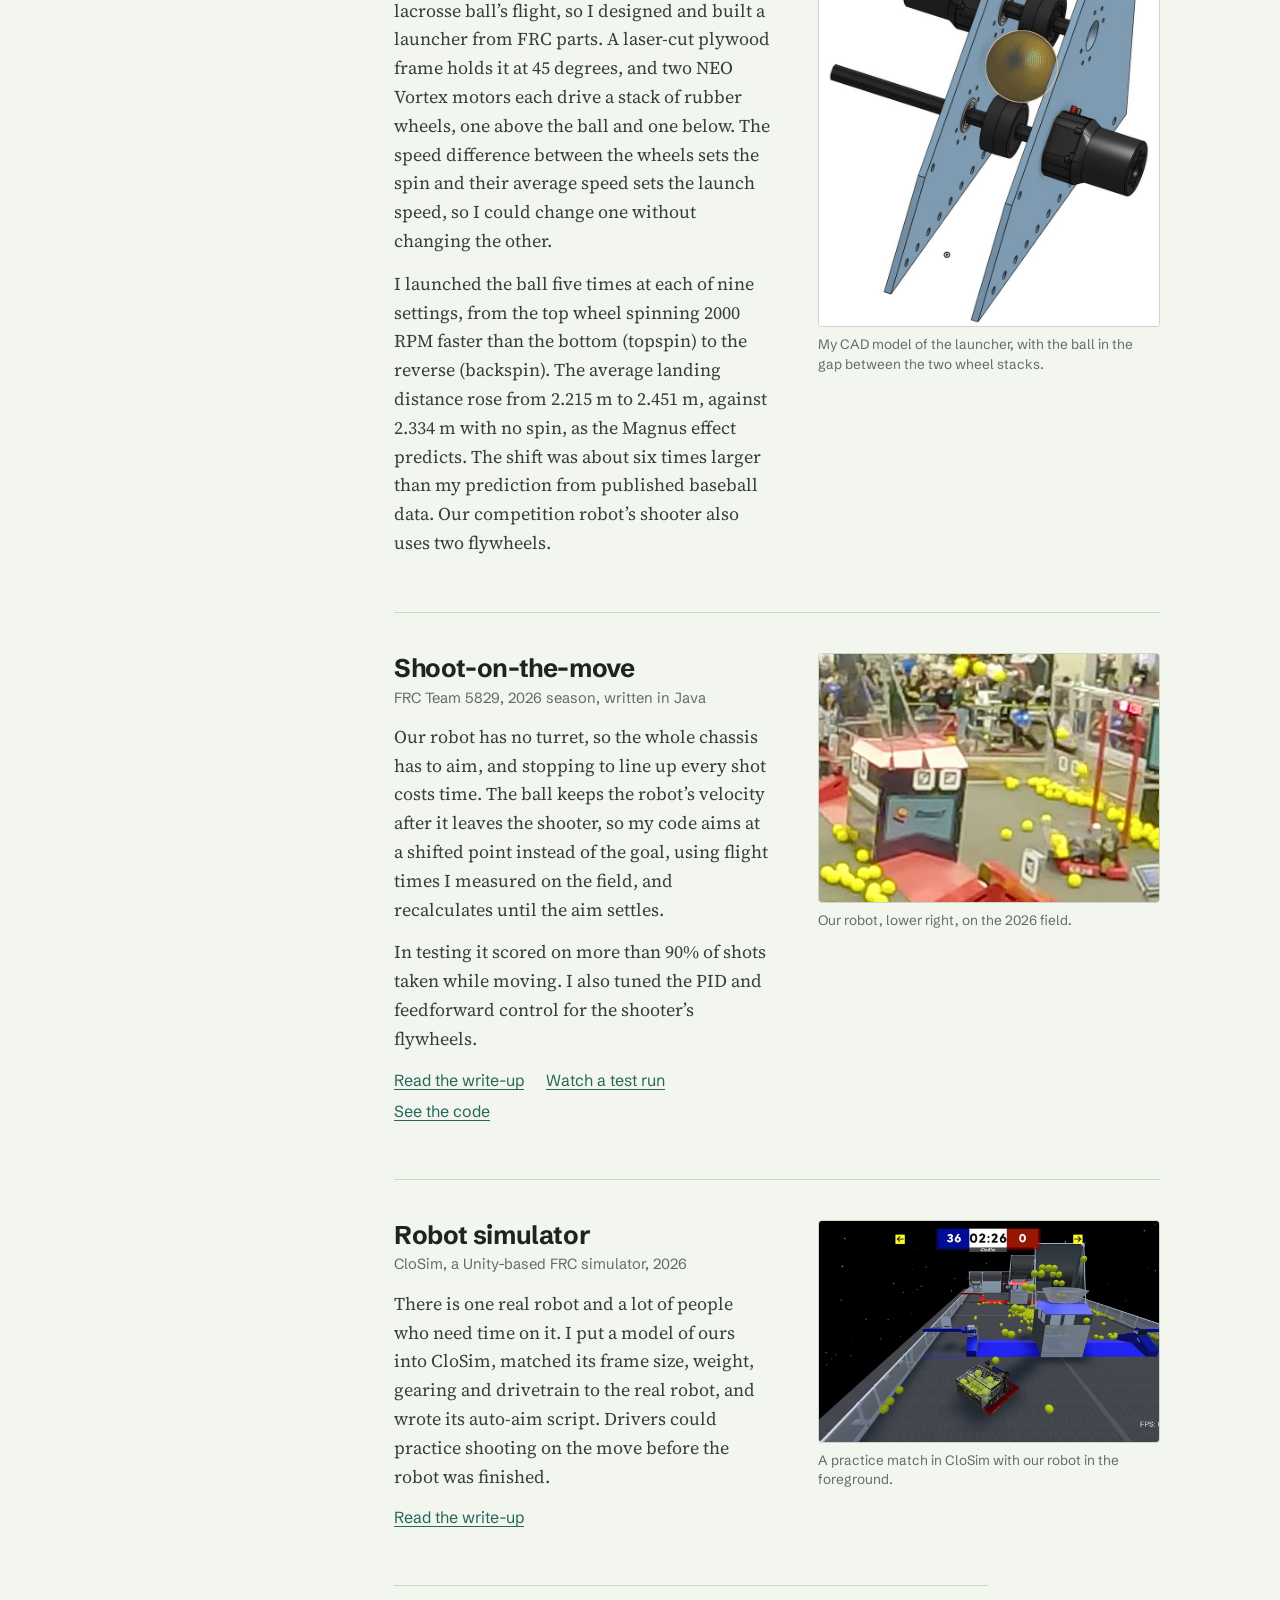
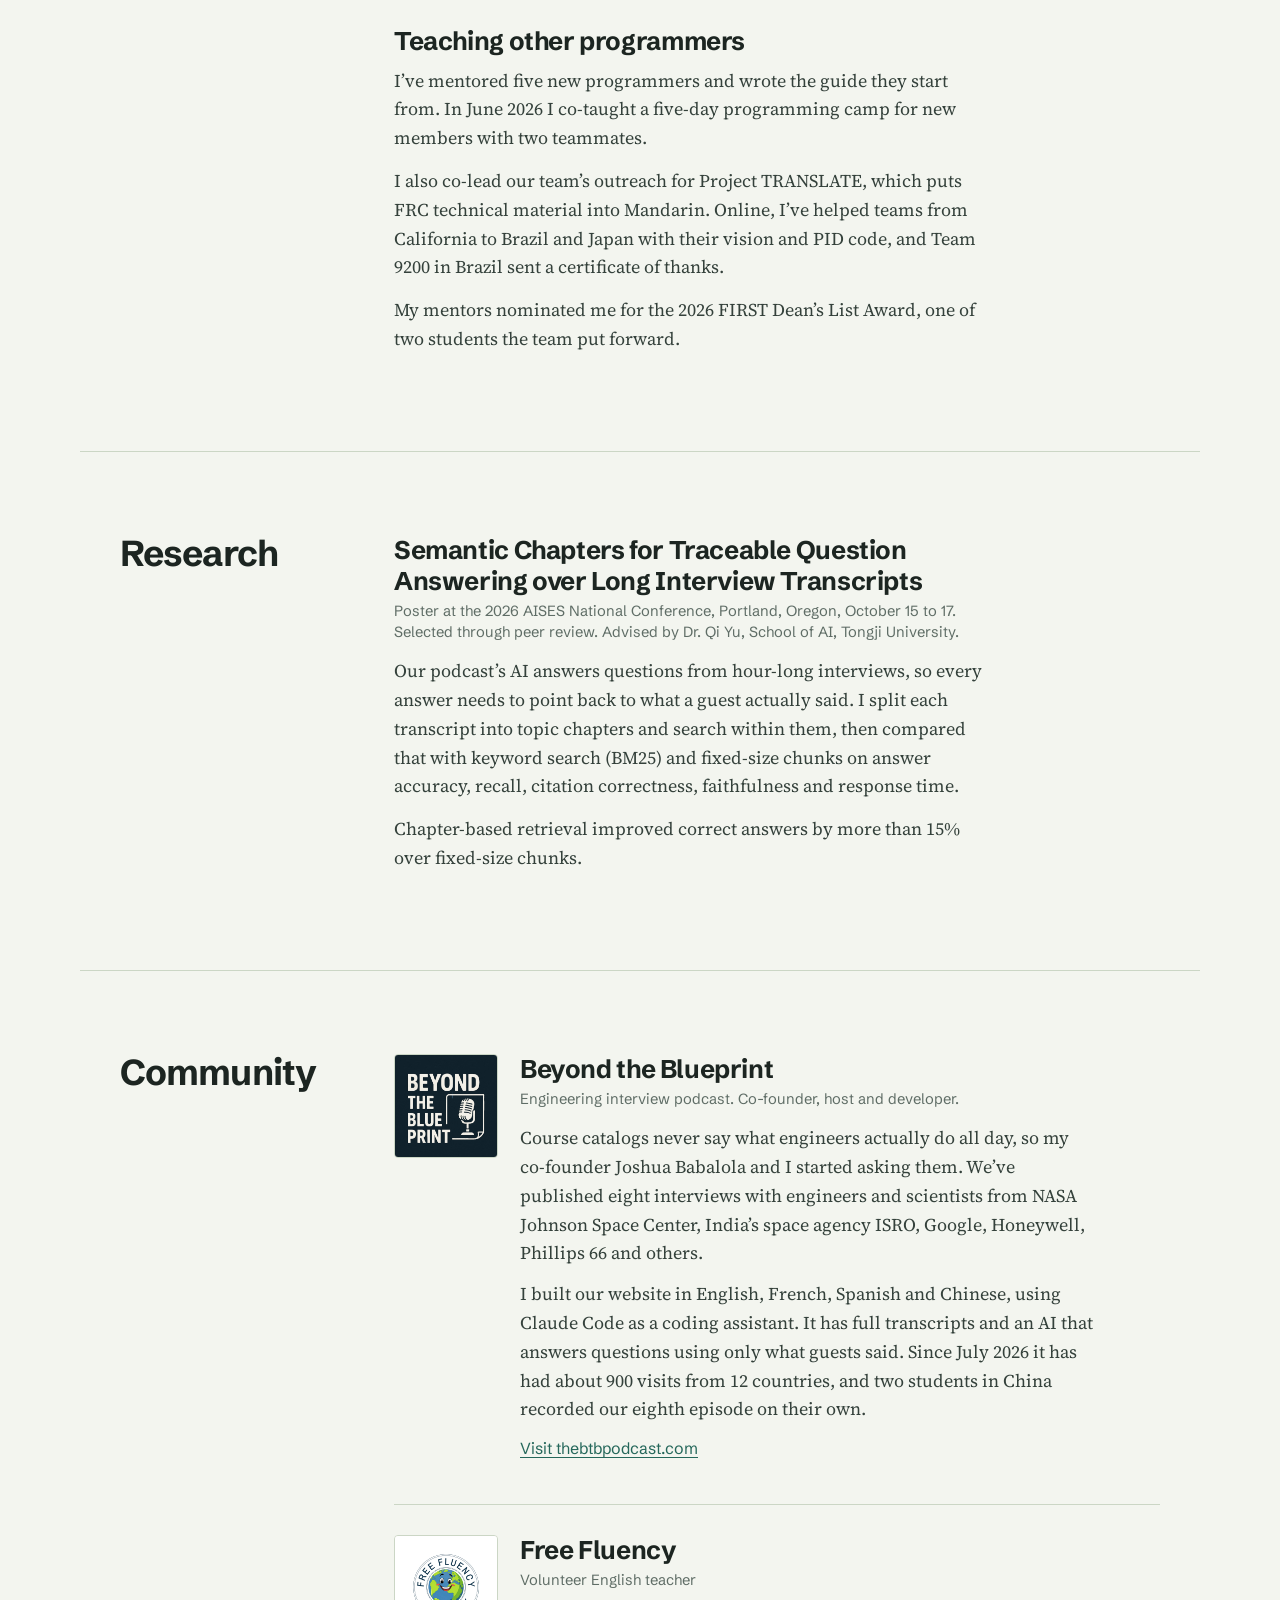
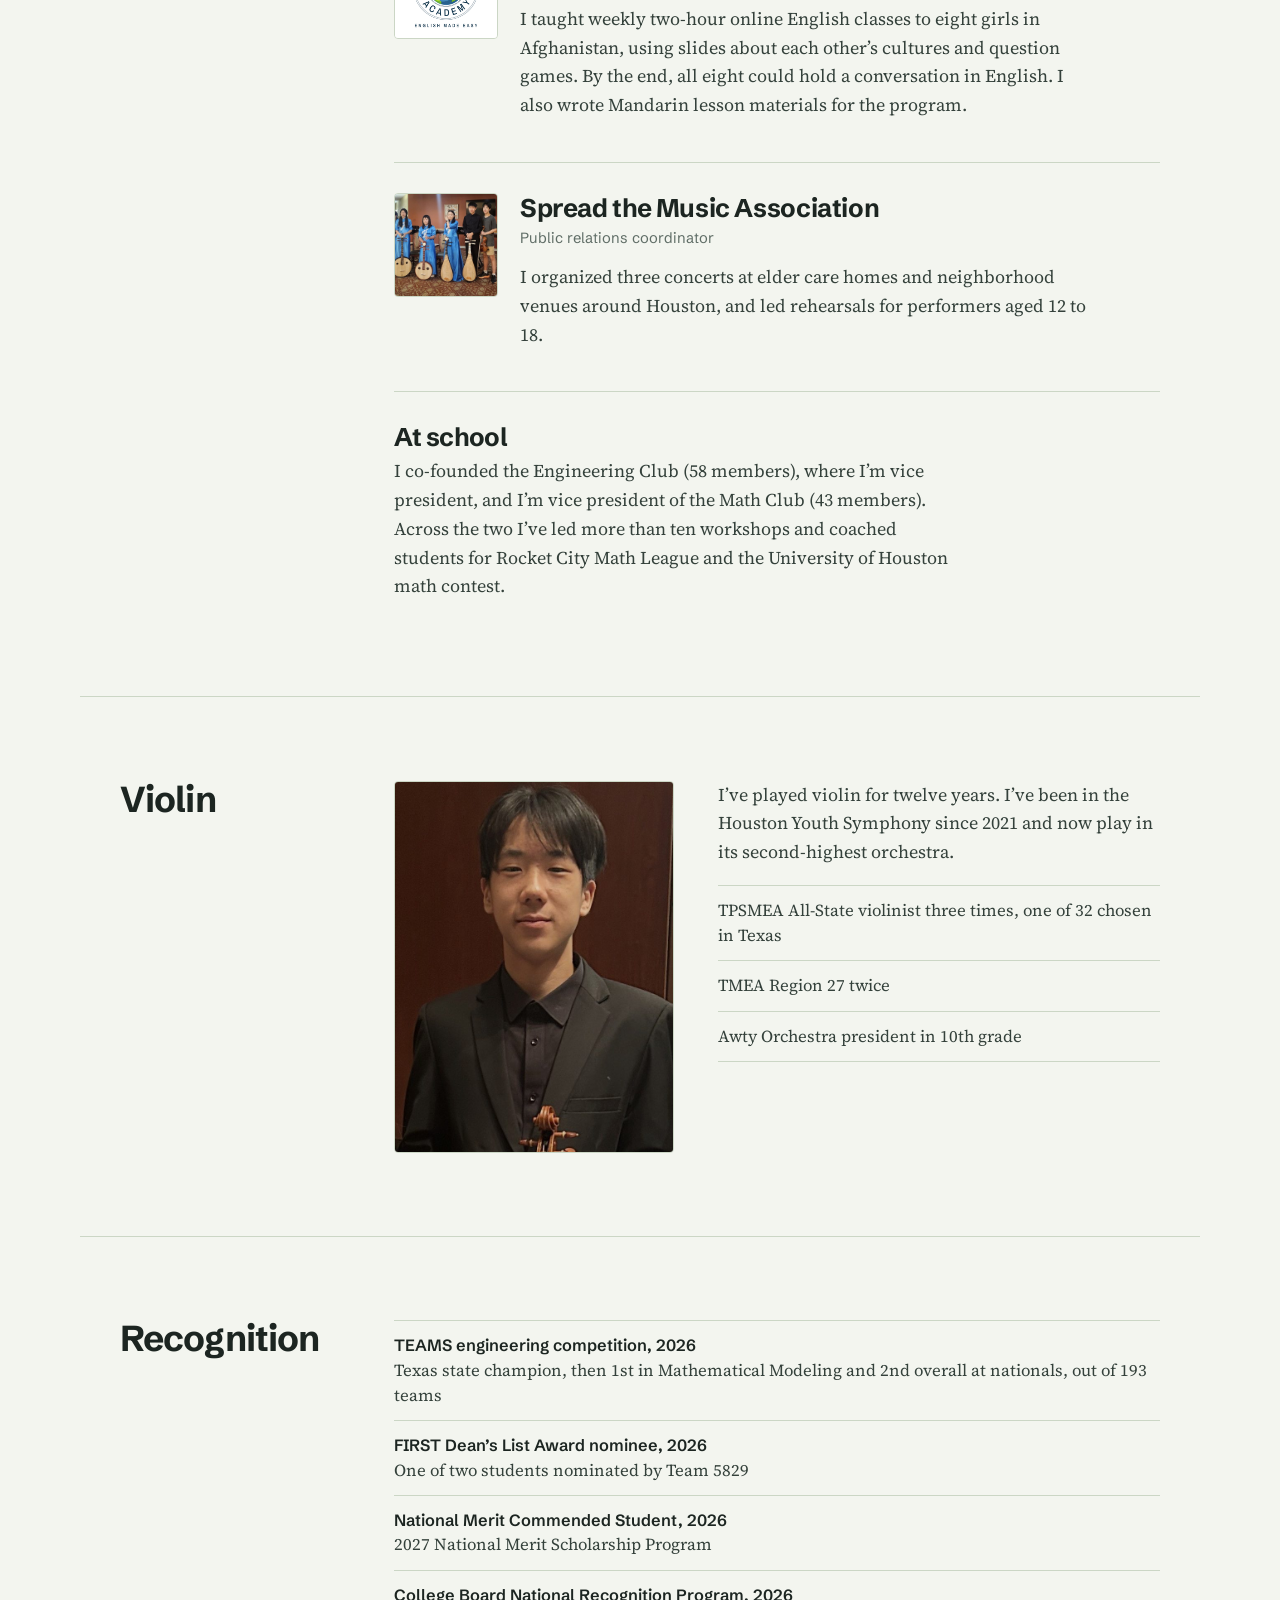
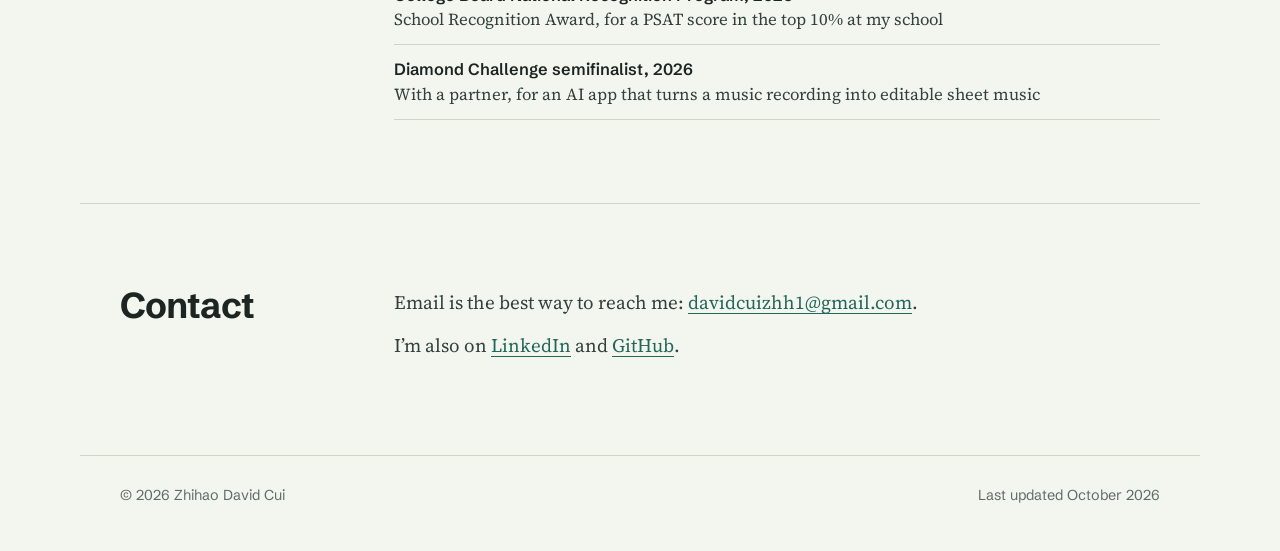
==== commit 1f9c1214: "Use the Extended Essay photos and data on the home page The hero now pairs the real launcher photo w" ====
--- a/index.html
+++ b/index.html
@@ -57,70 +57,76 @@
     </div>
 
     <figure class="sheet">
-      <!-- wide version -->
-      <svg class="sheet__art sheet__art--wide" viewBox="0 56 1120 262" role="img" aria-labelledby="art-w-title art-w-desc">
-        <title id="art-w-title">Sketch of the dual-flywheel launcher and three ball flights</title>
-        <desc id="art-w-desc">A launcher with two wheels fires a ball up and to the right. Three flight paths are drawn. The topspin flight lands closest, the no-spin flight lands in the middle, and the backspin flight goes highest and lands farthest.</desc>
-        <line class="art-line" x1="40" y1="268" x2="1080" y2="268" />
-        <line class="art-line" x1="196.2" y1="199" x2="196.2" y2="268" />
-        <line class="art-base" x1="162" y1="268" x2="230" y2="268" />
-        <rect class="art-solid" x="-47" y="-13" width="94" height="26" rx="13" transform="translate(196.2 199) rotate(60)" />
-        <circle class="art-solid" cx="179.7" cy="170.4" r="25" />
-        <circle class="art-thin" cx="179.7" cy="170.4" r="9" />
-        <circle class="art-dot" cx="179.7" cy="170.4" r="2.5" />
-        <circle class="art-solid" cx="212.7" cy="227.6" r="25" />
-        <circle class="art-thin" cx="212.7" cy="227.6" r="9" />
-        <circle class="art-dot" cx="212.7" cy="227.6" r="2.5" />
-        <text class="art-label" x="40" y="92">Dual-flywheel launcher</text>
-        <line class="art-thin" x1="104" y1="102" x2="161" y2="151" />
-        <circle class="art-dot" cx="161.5" cy="151.5" r="2.5" />
-
-        <path class="traj traj--top" pathLength="1" d="M236 176 C409.2 76 590 70 660 262" />
-        <path class="traj traj--none" pathLength="1" d="M236 176 C443.8 56 770 50 850 262" />
-        <path class="traj traj--back" pathLength="1" d="M236 176 C478.5 36 930 20 1040 262" />
-        <circle class="art-ball" cx="236" cy="176" r="9" />
-
-        <circle class="land land--top" cx="660" cy="262" r="6" />
-        <circle class="land land--none" cx="850" cy="262" r="6" />
-        <circle class="land land--back" cx="1040" cy="262" r="6" />
-        <text class="art-label art-label--top land-label land-label--top" x="660" y="298" text-anchor="middle">Topspin</text>
-        <text class="art-label land-label land-label--none" x="850" y="298" text-anchor="middle">No spin</text>
-        <text class="art-label art-label--back land-label land-label--back" x="1040" y="298" text-anchor="middle">Backspin</text>
-      </svg>
-
-      <!-- narrow version for phones -->
-      <svg class="sheet__art sheet__art--tall" viewBox="0 150 600 350" role="img" aria-labelledby="art-t-title art-t-desc">
-        <title id="art-t-title">Sketch of the dual-flywheel launcher and three ball flights</title>
-        <desc id="art-t-desc">A launcher with two wheels fires a ball up and to the right. The topspin flight lands closest, the no-spin flight lands in the middle, and the backspin flight goes highest and lands farthest.</desc>
-        <line class="art-line" x1="20" y1="430" x2="580" y2="430" />
-        <line class="art-line" x1="81" y1="346" x2="81" y2="430" />
-        <line class="art-base" x1="42" y1="430" x2="120" y2="430" />
-        <rect class="art-solid" x="-54" y="-15" width="108" height="30" rx="15" transform="translate(81 346) rotate(60)" />
-        <circle class="art-solid" cx="62" cy="313.1" r="29" />
-        <circle class="art-thin" cx="62" cy="313.1" r="10" />
-        <circle class="art-dot" cx="62" cy="313.1" r="3" />
-        <circle class="art-solid" cx="100" cy="378.9" r="29" />
-        <circle class="art-thin" cx="100" cy="378.9" r="10" />
-        <circle class="art-dot" cx="100" cy="378.9" r="3" />
-        <text class="art-label" x="24" y="196">Dual-flywheel launcher</text>
-        <line class="art-thin" x1="52" y1="208" x2="43" y2="290" />
-        <circle class="art-dot" cx="43" cy="291" r="3" />
-
-        <path class="traj traj--top" pathLength="1" d="M126 320 C299.2 220 320 210 322 422" />
-        <path class="traj traj--none" pathLength="1" d="M126 320 C342.5 195 425 175 432 422" />
-        <path class="traj traj--back" pathLength="1" d="M126 320 C385.8 170 530 120 536 422" />
-        <circle class="art-ball" cx="126" cy="320" r="11" />
-
-        <circle class="land land--top" cx="322" cy="422" r="8" />
-        <circle class="land land--none" cx="432" cy="422" r="8" />
-        <circle class="land land--back" cx="536" cy="422" r="8" />
-        <text class="art-label art-label--top land-label land-label--top" x="322" y="468" text-anchor="middle">Topspin</text>
-        <text class="art-label land-label land-label--none" x="432" y="468" text-anchor="middle">No spin</text>
-        <text class="art-label art-label--back land-label land-label--back" x="536" y="468" text-anchor="middle">Backspin</text>
-      </svg>
+      <div class="sheet__panels">
+        <div class="sheet__photo">
+          <img src="images/launcher-setup.jpg" width="850" height="740" alt="My Extended Essay launcher set up on the floor: a plywood frame angled at 45 degrees holding two motors and two stacks of rubber wheels, wired to a battery and a power board, with the orange lacrosse ball and a tape measure in front." />
+        </div>
+        <div class="sheet__plot">
+          <svg class="sheet__art sheet__art--wide" viewBox="0 0 720 290" role="img" aria-labelledby="plot-w-title plot-w-desc">
+            <title id="plot-w-title">Where the ball landed, drawn to scale</title>
+            <desc id="plot-w-desc">Side view of three flights launched at 45 degrees from 0.165 meters above the floor. With topspin the ball landed 2.215 meters away on average, with no spin 2.334 meters, and with backspin 2.451 meters.</desc>
+            <line class="art-line" x1="22" y1="236" x2="704" y2="236" />
+            <line class="art-thin" x1="44" y1="236" x2="44" y2="244" />
+            <text class="art-label art-label--muted art-label--tick" x="44" y="262" text-anchor="middle">0</text>
+            <line class="art-thin" x1="164" y1="236" x2="164" y2="244" />
+            <text class="art-label art-label--muted art-label--tick" x="164" y="262" text-anchor="middle">0.5</text>
+            <line class="art-thin" x1="284" y1="236" x2="284" y2="244" />
+            <text class="art-label art-label--muted art-label--tick" x="284" y="262" text-anchor="middle">1.0</text>
+            <line class="art-thin" x1="404" y1="236" x2="404" y2="244" />
+            <text class="art-label art-label--muted art-label--tick" x="404" y="262" text-anchor="middle">1.5</text>
+            <line class="art-thin" x1="524" y1="236" x2="524" y2="244" />
+            <text class="art-label art-label--muted art-label--tick" x="524" y="262" text-anchor="middle">2.0</text>
+            <line class="art-thin" x1="644" y1="236" x2="644" y2="244" />
+            <text class="art-label art-label--muted art-label--tick" x="644" y="262" text-anchor="middle">2.5 m</text>
+            <line class="art-thin art-dash" x1="44" y1="196.4" x2="44" y2="236" />
+            <circle class="art-ball" cx="44" cy="196.4" r="7" />
+            <text class="art-label art-label--muted art-label--small" x="58" y="224">Launch at 45&#176;</text>
+            <path class="traj traj--top" pathLength="1" d="M44 196.4 Q309.8 -69.4 575.6 236" />
+            <path class="traj traj--none" pathLength="1" d="M44 196.4 Q324.1 -83.7 604.2 236" />
+            <path class="traj traj--back" pathLength="1" d="M44 196.4 Q338.1 -97.7 632.2 236" />
+            <circle class="land land--top" cx="575.6" cy="236" r="5" />
+            <circle class="land land--none" cx="604.2" cy="236" r="5" />
+            <circle class="land land--back" cx="632.2" cy="236" r="5" />
+            <text class="art-label art-label--muted art-label--small" x="486" y="28">Average landing distance</text>
+            <g class="land-label land-label--back"><line class="key key--back" x1="486" y1="45" x2="510" y2="45" /><text class="art-label art-label--back" x="518" y="50">Backspin</text><text class="art-label art-label--back" x="704" y="50" text-anchor="end">2.451 m</text></g>
+            <g class="land-label land-label--none"><line class="key key--none" x1="486" y1="69" x2="510" y2="69" /><text class="art-label art-label--none" x="518" y="74">No spin</text><text class="art-label art-label--none" x="704" y="74" text-anchor="end">2.334 m</text></g>
+            <g class="land-label land-label--top"><line class="key key--top" x1="486" y1="93" x2="510" y2="93" /><text class="art-label art-label--top" x="518" y="98">Topspin</text><text class="art-label art-label--top" x="704" y="98" text-anchor="end">2.215 m</text></g>
+          </svg>
+          <svg class="sheet__art sheet__art--tall" viewBox="0 72 380 252" role="img" aria-labelledby="plot-t-title plot-t-desc">
+            <title id="plot-t-title">Where the ball landed, drawn to scale</title>
+            <desc id="plot-t-desc">Side view of three flights launched at 45 degrees from 0.165 meters above the floor. With topspin the ball landed 2.215 meters away on average, with no spin 2.334 meters, and with backspin 2.451 meters.</desc>
+            <line class="art-line" x1="8" y1="196" x2="366" y2="196" />
+            <line class="art-thin" x1="30" y1="196" x2="30" y2="203" />
+            <text class="art-label art-label--muted art-label--tick" x="30" y="218" text-anchor="middle">0</text>
+            <line class="art-thin" x1="94" y1="196" x2="94" y2="203" />
+            <text class="art-label art-label--muted art-label--tick" x="94" y="218" text-anchor="middle">0.5</text>
+            <line class="art-thin" x1="158" y1="196" x2="158" y2="203" />
+            <text class="art-label art-label--muted art-label--tick" x="158" y="218" text-anchor="middle">1.0</text>
+            <line class="art-thin" x1="222" y1="196" x2="222" y2="203" />
+            <text class="art-label art-label--muted art-label--tick" x="222" y="218" text-anchor="middle">1.5</text>
+            <line class="art-thin" x1="286" y1="196" x2="286" y2="203" />
+            <text class="art-label art-label--muted art-label--tick" x="286" y="218" text-anchor="middle">2.0</text>
+            <line class="art-thin" x1="350" y1="196" x2="350" y2="203" />
+            <text class="art-label art-label--muted art-label--tick" x="350" y="218" text-anchor="middle">2.5 m</text>
+            <line class="art-thin art-dash" x1="30" y1="174.9" x2="30" y2="196" />
+            <circle class="art-ball" cx="30" cy="174.9" r="6" />
+            <text class="art-label art-label--muted art-label--small" x="40" y="188">Launch at 45&#176;</text>
+            <path class="traj traj--top" pathLength="1" d="M30 174.9 Q171.8 33.1 313.5 196" />
+            <path class="traj traj--none" pathLength="1" d="M30 174.9 Q179.4 25.5 328.8 196" />
+            <path class="traj traj--back" pathLength="1" d="M30 174.9 Q186.9 18 343.7 196" />
+            <circle class="land land--top" cx="313.5" cy="196" r="4" />
+            <circle class="land land--none" cx="328.8" cy="196" r="4" />
+            <circle class="land land--back" cx="343.7" cy="196" r="4" />
+            <text class="art-label art-label--muted art-label--small" x="30" y="250">Average landing distance</text>
+            <g class="land-label land-label--back"><line class="key key--back" x1="30" y1="265" x2="54" y2="265" /><text class="art-label art-label--back" x="62" y="270">Backspin</text><text class="art-label art-label--back" x="352" y="270" text-anchor="end">2.451 m</text></g>
+            <g class="land-label land-label--none"><line class="key key--none" x1="30" y1="287" x2="54" y2="287" /><text class="art-label art-label--none" x="62" y="292">No spin</text><text class="art-label art-label--none" x="352" y="292" text-anchor="end">2.334 m</text></g>
+            <g class="land-label land-label--top"><line class="key key--top" x1="30" y1="309" x2="54" y2="309" /><text class="art-label art-label--top" x="62" y="314">Topspin</text><text class="art-label art-label--top" x="352" y="314" text-anchor="end">2.215 m</text></g>
+          </svg>
+        </div>
+      </div>
 
       <figcaption class="sheet__foot">
-        <p class="sheet__note">Sketch, not to scale. In my Extended Essay tests, backspin carried the ball farthest and topspin the shortest distance.</p>
+        <p class="sheet__note">From my Extended Essay, drawn to scale. Each distance is the average of five launches, with the wheels 2000 RPM apart for topspin and backspin and matched for no spin.</p>
         <dl class="titleblock">
           <div><dt>Name</dt><dd>Zhihao (David) Cui</dd></div>
           <div><dt>Class</dt><dd>2027</dd></div>
@@ -155,45 +161,23 @@
           <p class="project__meta">IB Physics Extended Essay, 2025 to 2026</p>
           <p>
             I wanted to measure how spin changes a lacrosse ball&rsquo;s flight, so I designed and built a
-            launcher with two flywheels. The speed difference between the wheels sets the spin and their
-            average speed sets the launch speed, so I could change one without changing the other.
-          </p>
-          <p>
-            Over repeated launches with backspin, topspin and no spin, topspin shortened the flight and
-            backspin lengthened it, as the Magnus effect predicts. Our competition robot&rsquo;s shooter
-            also uses two flywheels.
+            launcher from FRC parts. A laser-cut plywood frame holds it at 45 degrees, and two NEO Vortex
+            motors each drive a stack of rubber wheels, one above the ball and one below. The speed
+            difference between the wheels sets the spin and their average speed sets the launch speed, so I
+            could change one without changing the other.
+          </p>
+          <p>
+            I launched the ball five times at each of nine settings, from the top wheel spinning 2000 RPM
+            faster than the bottom (topspin) to the reverse (backspin). The average landing distance rose
+            from 2.215 m to 2.451 m, against
+            2.334 m with no spin, as the Magnus effect predicts. The shift was about six times larger than
+            my prediction from published baseball data. Our competition robot&rsquo;s shooter also uses two
+            flywheels.
           </p>
         </div>
         <figure class="project__media">
-          <div class="detail">
-            <svg viewBox="0 0 400 340" role="img" aria-labelledby="det-title det-desc">
-              <title id="det-title">How the two wheels grip and launch the ball</title>
-              <desc id="det-desc">Two wheels, one above the other, push the ball out to the right between them. The top wheel turns counterclockwise and the bottom wheel turns clockwise.</desc>
-              <defs>
-                <marker id="det-arrow" viewBox="0 0 10 10" refX="6" refY="5" markerWidth="8" markerHeight="8" orient="auto-start-reverse">
-                  <path class="art-arrowhead" d="M0 0 L10 5 L0 10 Z" />
-                </marker>
-              </defs>
-              <path class="art-arrow" d="M245.2 52.8 A78 78 0 0 0 134.8 52.8" marker-end="url(#det-arrow)" />
-              <path class="art-arrow" d="M245.2 291.2 A78 78 0 0 1 134.8 291.2" marker-end="url(#det-arrow)" />
-              <circle class="art-solid" cx="190" cy="108" r="62" />
-              <circle class="art-thin" cx="190" cy="108" r="18" />
-              <circle class="art-dot" cx="190" cy="108" r="3.5" />
-              <circle class="art-solid" cx="190" cy="236" r="62" />
-              <circle class="art-thin" cx="190" cy="236" r="18" />
-              <circle class="art-dot" cx="190" cy="236" r="3.5" />
-              <circle class="art-ball" cx="262" cy="172" r="22" />
-              <line class="art-arrow" x1="294" y1="172" x2="352" y2="172" marker-end="url(#det-arrow)" />
-              <text class="art-label" x="14" y="114">Top wheel</text>
-              <text class="art-label" x="14" y="242">Bottom wheel</text>
-              <text class="art-label art-label--muted" x="326" y="154" text-anchor="middle">Launch</text>
-            </svg>
-          </div>
-          <figcaption>
-            The speed difference between the wheels sets the spin. A faster bottom wheel gives backspin
-            and a longer flight, and a faster top wheel gives topspin and a shorter one. Their average
-            speed sets the launch speed.
-          </figcaption>
+          <img src="images/launcher-cad.jpg" width="760" height="956" loading="lazy" alt="CAD model of the launcher: two angled side plates, a motor on each, two stacks of wheels between the plates, and the ball held in the gap between the wheels." />
+          <figcaption>My CAD model of the launcher, with the ball in the gap between the two wheel stacks.</figcaption>
         </figure>
       </article>
 
--- a/styles.css
+++ b/styles.css
@@ -148,9 +148,18 @@
   background-size: 80px 80px, 80px 80px, 16px 16px, 16px 16px;
   background-position: -1px -1px;
 }
+/* the launcher photo and the to-scale plot: stacked on small screens, side by side on wide ones */
+.sheet__panels { display: grid; grid-template-columns: minmax(0, 1fr); }
+.sheet__photo { margin: 0; border-bottom: 1.5px solid var(--ink); background: var(--ink); }
+.sheet__photo img { display: block; width: 100%; height: auto; aspect-ratio: 4 / 3; object-fit: cover; object-position: 50% 60%; }
+@media (min-width: 900px) {
+  .sheet__panels { grid-template-columns: minmax(0, 0.46fr) minmax(0, 1fr); }
+  .sheet__photo { position: relative; border-bottom: 0; border-right: 1.5px solid var(--ink); }
+  .sheet__photo img { position: absolute; inset: 0; height: 100%; aspect-ratio: auto; }
+}
 .sheet__art { display: block; width: 100%; height: auto; }
-.sheet__art--tall { display: none; max-width: 600px; margin: 0 auto; }
-@media (max-width: 860px) {
+.sheet__art--tall { display: none; }
+@media (max-width: 600px) {
   .sheet__art--wide { display: none; }
   .sheet__art--tall { display: block; }
 }
@@ -171,38 +180,37 @@
 .titleblock > div:last-child { grid-column: 1 / -1; border-right: 0; border-bottom: 0; }
 .titleblock dt { font-family: var(--display); font-size: 0.72rem; color: var(--muted); line-height: 1.3; }
 .titleblock dd { margin: 0; font-family: var(--display); font-weight: 600; font-size: 0.95rem; color: var(--ink); line-height: 1.3; }
-@media (max-width: 860px) {
+@media (max-width: 899px) {
   .sheet__foot { grid-template-columns: 1fr; }
   .titleblock { border-left: 0; border-top: 1.5px solid var(--ink); }
 }
 
-/* drawing elements (shared by the hero and the launcher detail) */
-.art-line { fill: none; stroke: var(--ink); stroke-width: 1.75; stroke-linecap: round; stroke-linejoin: round; }
+/* plot elements */
+.art-line { fill: none; stroke: var(--ink); stroke-width: 1.75; stroke-linecap: round; }
 .art-thin { fill: none; stroke: var(--ink); stroke-width: 1.1; }
-.art-solid { fill: var(--sheet); stroke: var(--ink); stroke-width: 1.75; }
-.art-dot { fill: var(--ink); }
-.art-base { fill: none; stroke: var(--ink); stroke-width: 3.5; stroke-linecap: round; }
+.art-dash { stroke: var(--muted); stroke-dasharray: 3 4; }
 .art-ball { fill: var(--sheet); stroke: var(--pine); stroke-width: 2.25; }
-.art-label { font-family: var(--display); font-size: 17px; fill: var(--ink); }
+.art-label { font-family: var(--display); font-size: 15px; fill: var(--ink); }
 .art-label--muted { fill: var(--muted); }
-.art-arrow { fill: none; stroke: var(--pine); stroke-width: 2; stroke-linecap: round; }
-.art-arrowhead { fill: var(--pine); }
-
-.traj { fill: none; stroke-linecap: round; }
-.traj--top  { stroke: var(--gold); stroke-width: 2.4; }
-.traj--none { stroke: var(--ink);  stroke-width: 1.8; }
-.traj--back { stroke: var(--pine); stroke-width: 3; }
-.land { stroke-width: 2.2; fill: var(--sheet); }
+.art-label--tick { font-size: 14px; }
+.art-label--small { font-size: 13px; }
+.sheet__art--tall .art-label { font-size: 13.5px; }
+.sheet__art--tall .art-label--tick { font-size: 12.5px; }
+.sheet__art--tall .art-label--small { font-size: 12px; }
+
+.traj { fill: none; stroke-linecap: round; stroke-width: 2.2; }
+.traj--top, .key--top   { stroke: var(--gold); }
+.traj--none, .key--none { stroke: var(--ink); }
+.traj--back, .key--back { stroke: var(--pine); }
+.key { stroke-width: 2.6; stroke-linecap: round; }
+.land { stroke-width: 2; fill: var(--sheet); }
 .land--top  { stroke: var(--gold); }
 .land--none { stroke: var(--ink); }
 .land--back { stroke: var(--pine); }
 .art-label--top  { fill: var(--gold); font-weight: 600; }
 .art-label--back { fill: var(--pine); font-weight: 700; }
-.sheet__art--wide .art-label { font-size: 18px; }
-.sheet__art--tall .art-label { font-size: 23px; }
-@media (min-width: 641px) { .sheet__art--tall .art-label { font-size: 19px; } }
-
-/* the one moving moment: the three flights draw in once on load */
+
+/* the one moving moment: the three measured flights draw in once on load */
 @media (prefers-reduced-motion: no-preference) {
   .traj { stroke-dasharray: 1; stroke-dashoffset: 1; animation: draw 1.5s cubic-bezier(0.3, 0.1, 0.25, 1) forwards; }
   .traj--top  { animation-delay: 0.25s; }
@@ -284,14 +292,6 @@
 .project__media figcaption, .caption {
   margin-top: 8px; font-family: var(--display); font-size: 0.85rem; line-height: 1.45; color: var(--muted);
 }
-.detail {
-  border: 1.5px solid var(--ink); background-color: var(--sheet);
-  background-image:
-    linear-gradient(var(--grid) 1px, transparent 1px),
-    linear-gradient(90deg, var(--grid) 1px, transparent 1px);
-  background-size: 16px 16px; background-position: -1px -1px;
-}
-.detail svg { display: block; width: 100%; height: auto; }
 @media (max-width: 760px) {
   .project { grid-template-columns: minmax(0, 1fr); }
 }
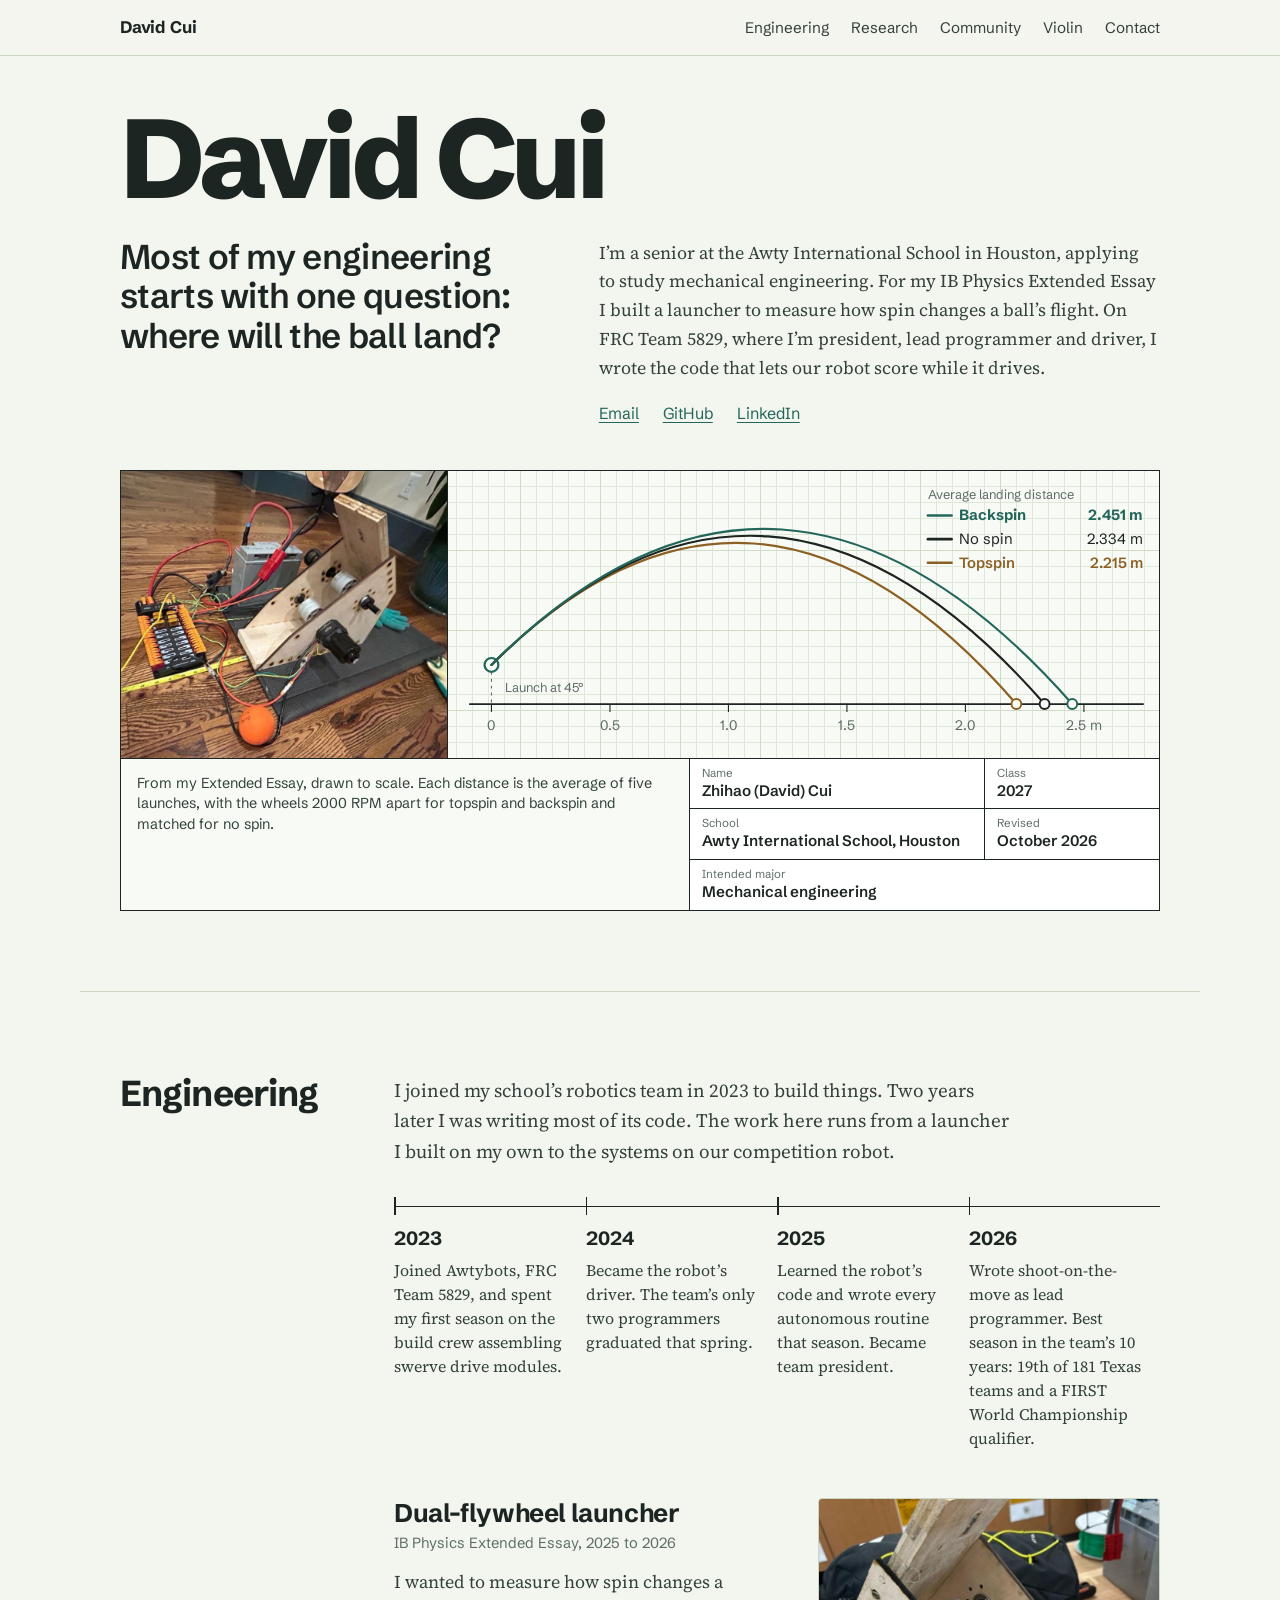
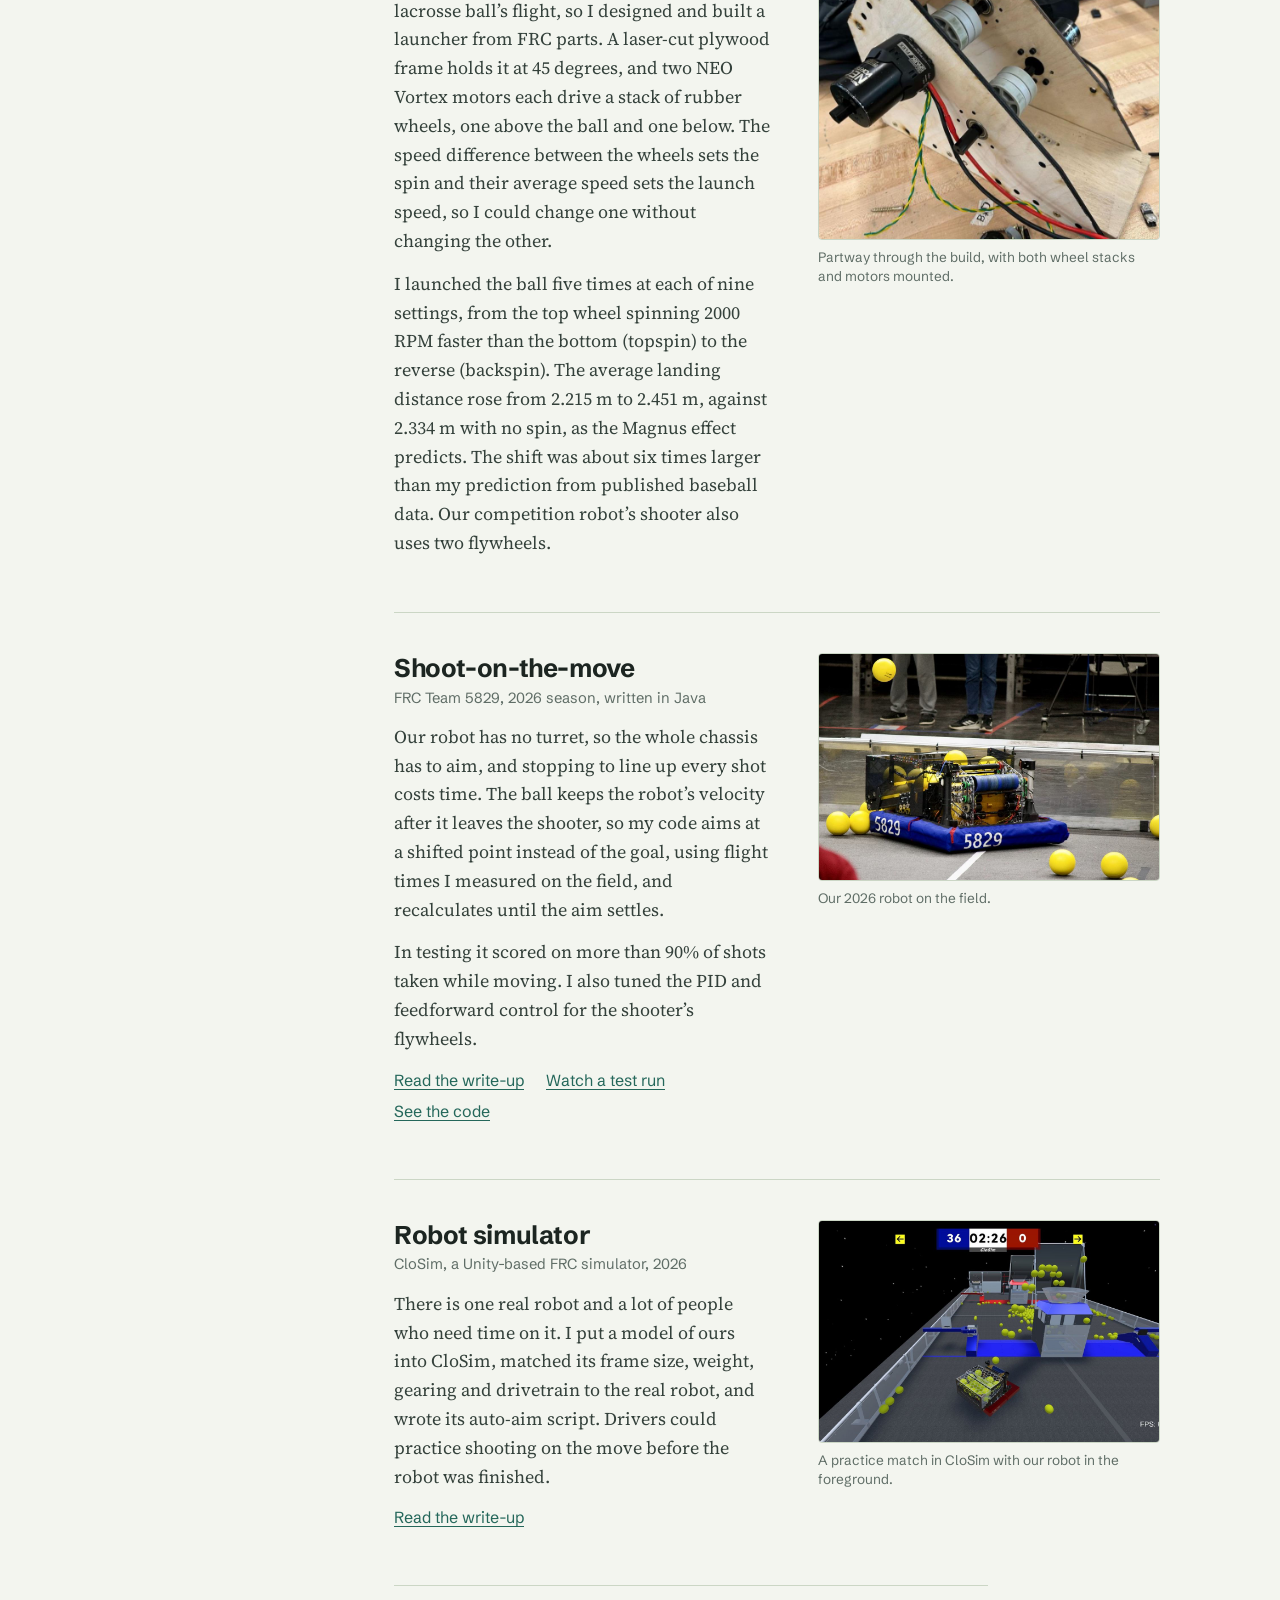
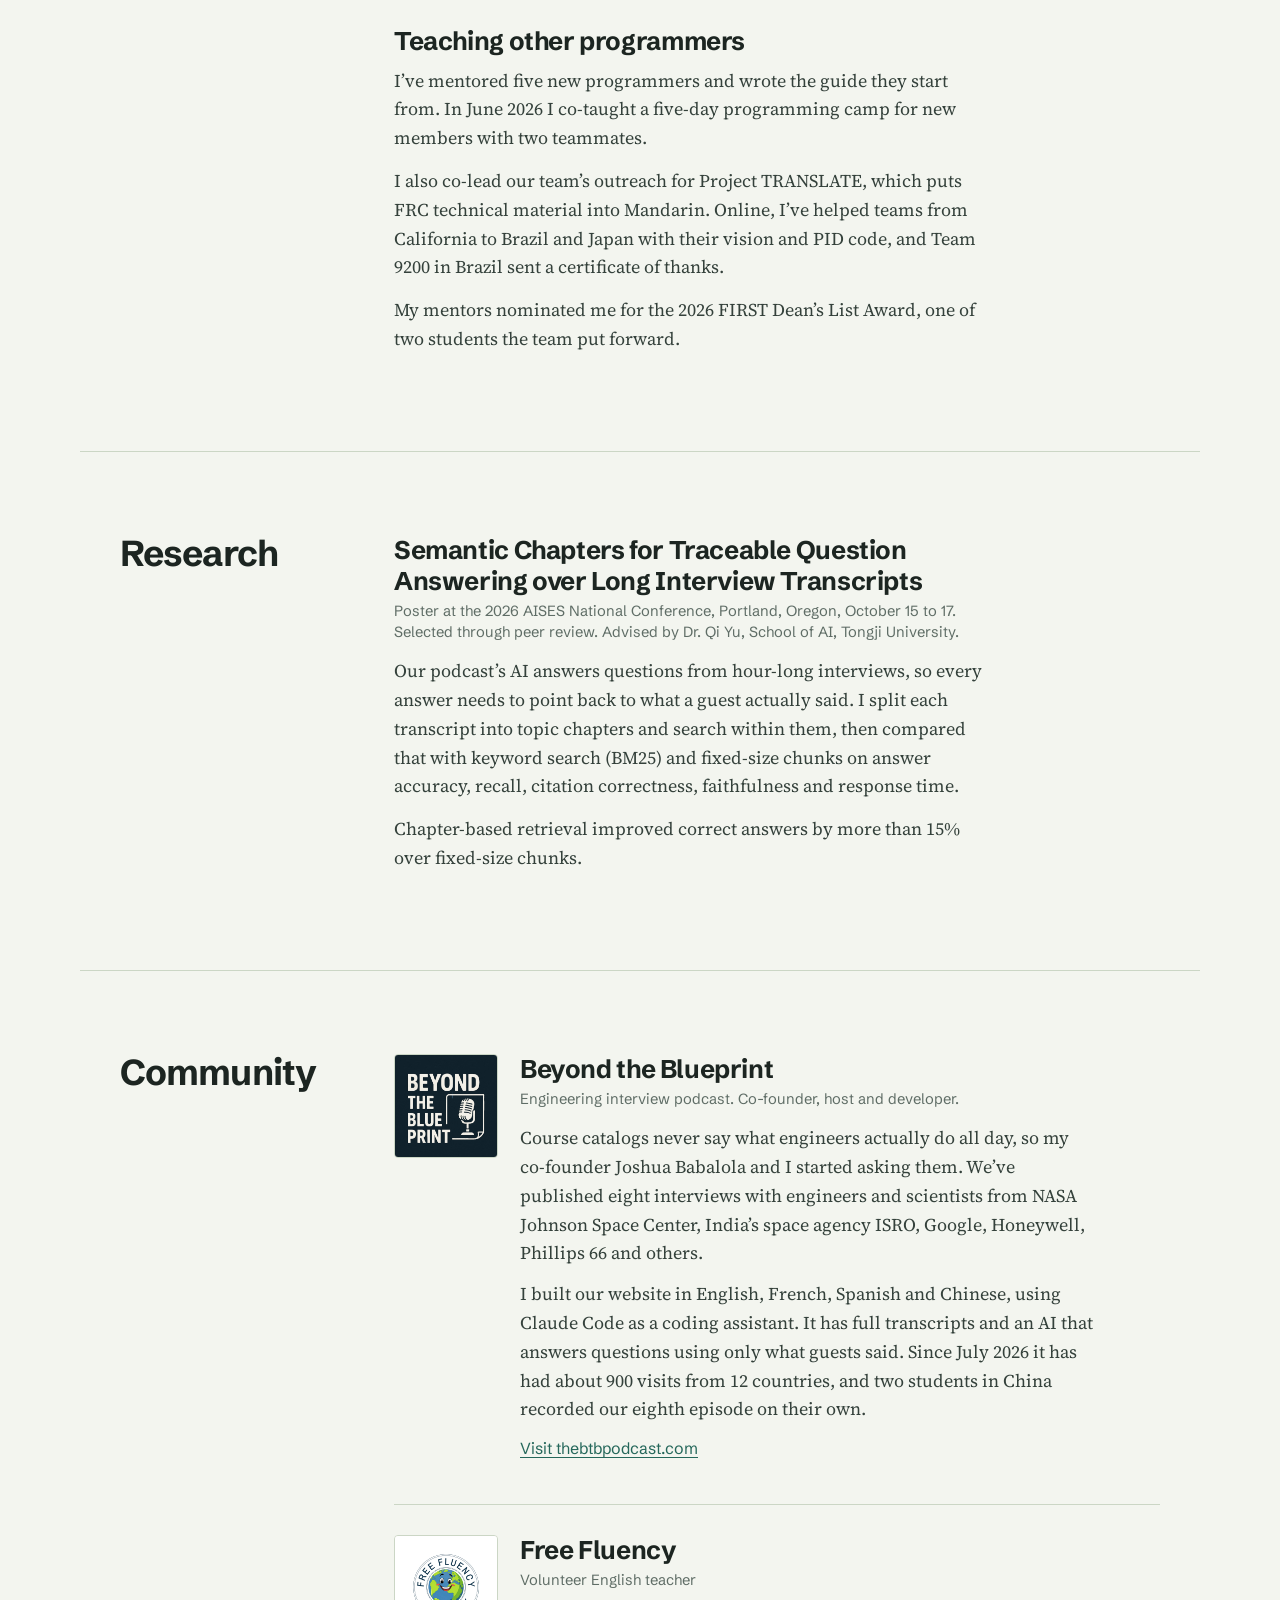
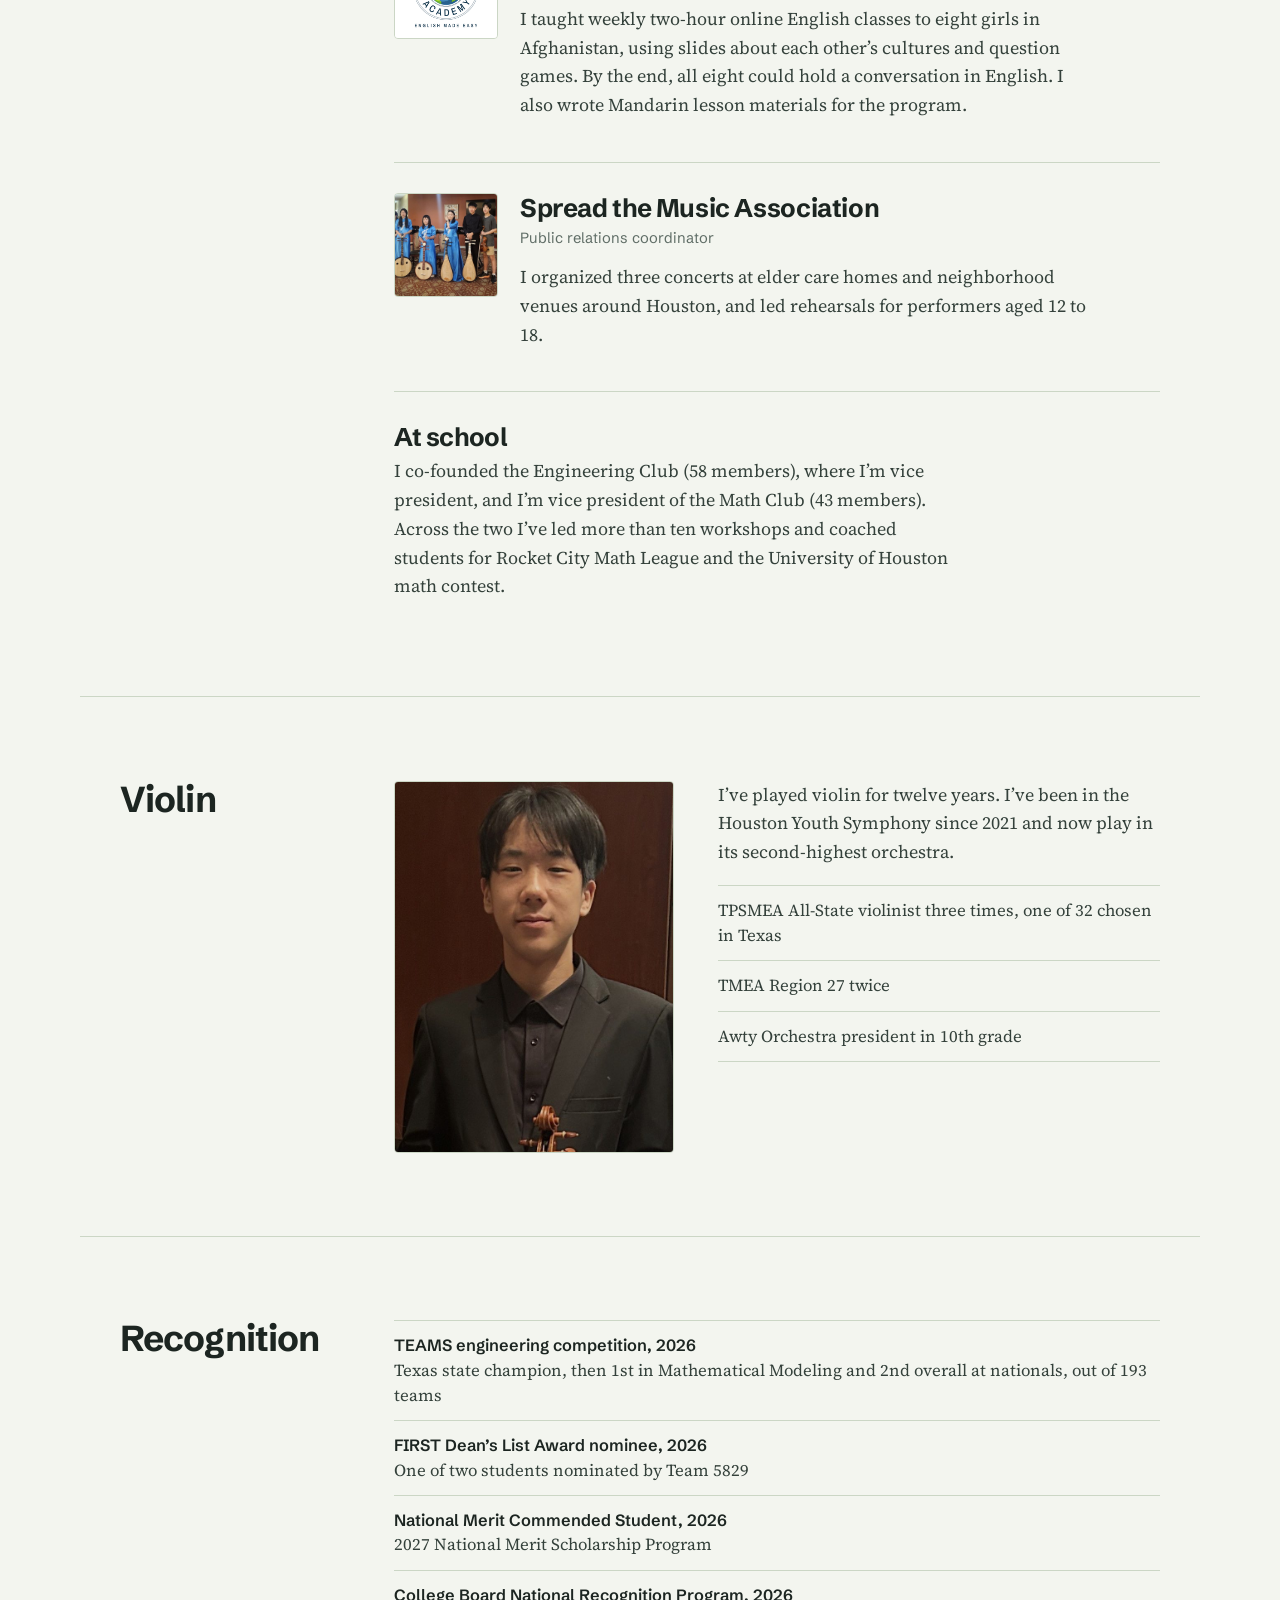
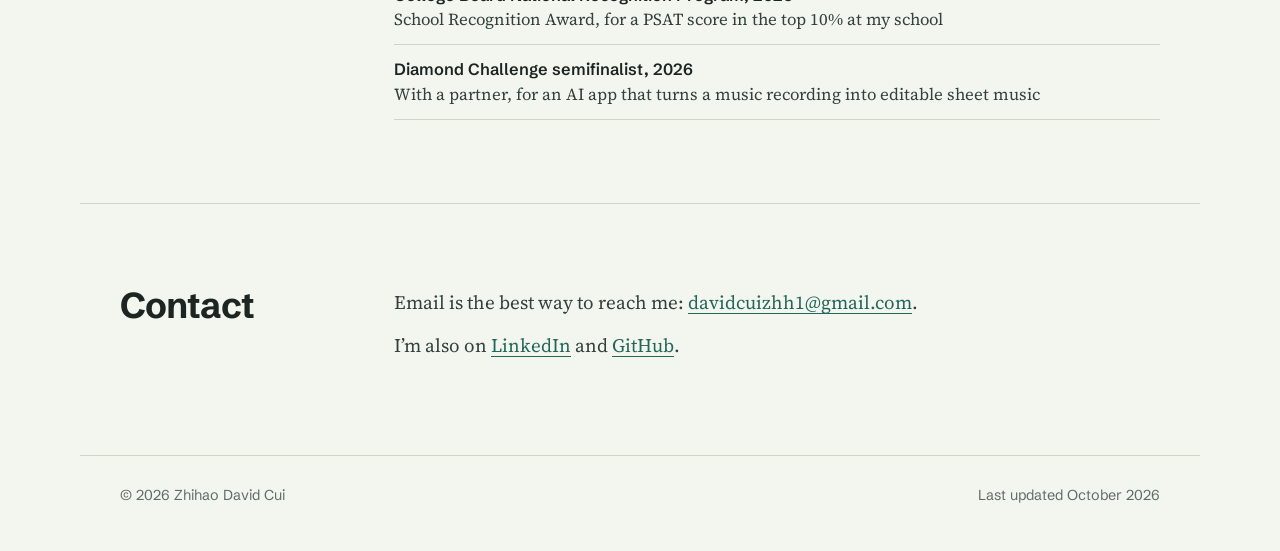
==== commit f2a31aab: "Use the robot photo on the home page and a build photo for the launcher The shoot-on-the-move entry " ====
--- a/index.html
+++ b/index.html
@@ -176,8 +176,8 @@
           </p>
         </div>
         <figure class="project__media">
-          <img src="images/launcher-cad.jpg" width="760" height="956" loading="lazy" alt="CAD model of the launcher: two angled side plates, a motor on each, two stacks of wheels between the plates, and the ball held in the gap between the wheels." />
-          <figcaption>My CAD model of the launcher, with the ball in the gap between the two wheel stacks.</figcaption>
+          <img src="images/launcher-build.jpg" width="800" height="800" loading="lazy" alt="The launcher partway through assembly: an angled plywood frame with two stacks of gray rubber wheels between its plates and a NEO Vortex motor with a SPARK Flex controller mounted on the side." />
+          <figcaption>Partway through the build, with both wheel stacks and motors mounted.</figcaption>
         </figure>
       </article>
 
@@ -202,8 +202,8 @@
           </p>
         </div>
         <figure class="project__media">
-          <img src="images/sotm-action.jpg" width="558" height="408" loading="lazy" alt="Video still of the 2026 FRC field covered in yellow foam balls, with the Team 5829 robot at lower right." />
-          <figcaption>Our robot, lower right, on the 2026 field.</figcaption>
+          <img src="images/robot-2026.jpg" width="1200" height="799" loading="lazy" alt="Team 5829's robot on the field, with blue 5829 bumpers and a hopper full of yellow foam balls. More balls sit on the floor around it and one is in the air." />
+          <figcaption>Our 2026 robot on the field.</figcaption>
         </figure>
       </article>
 
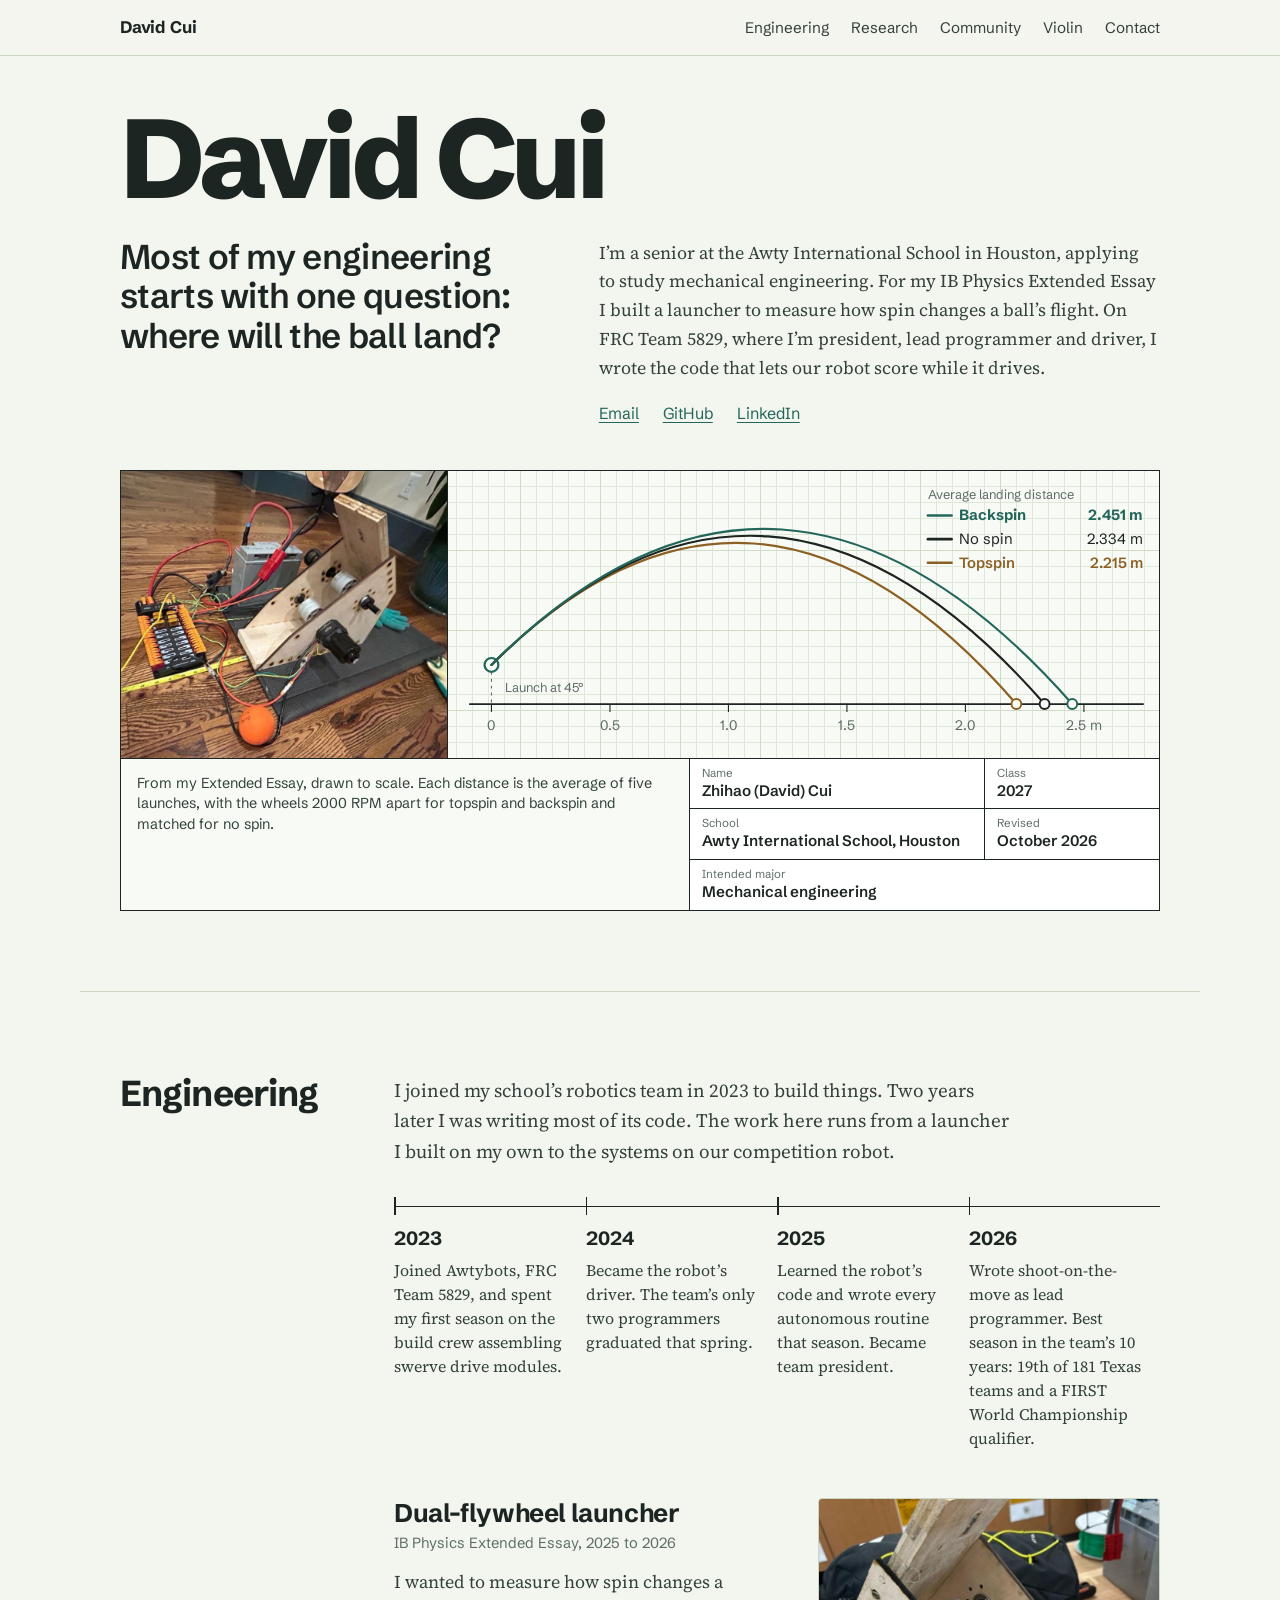
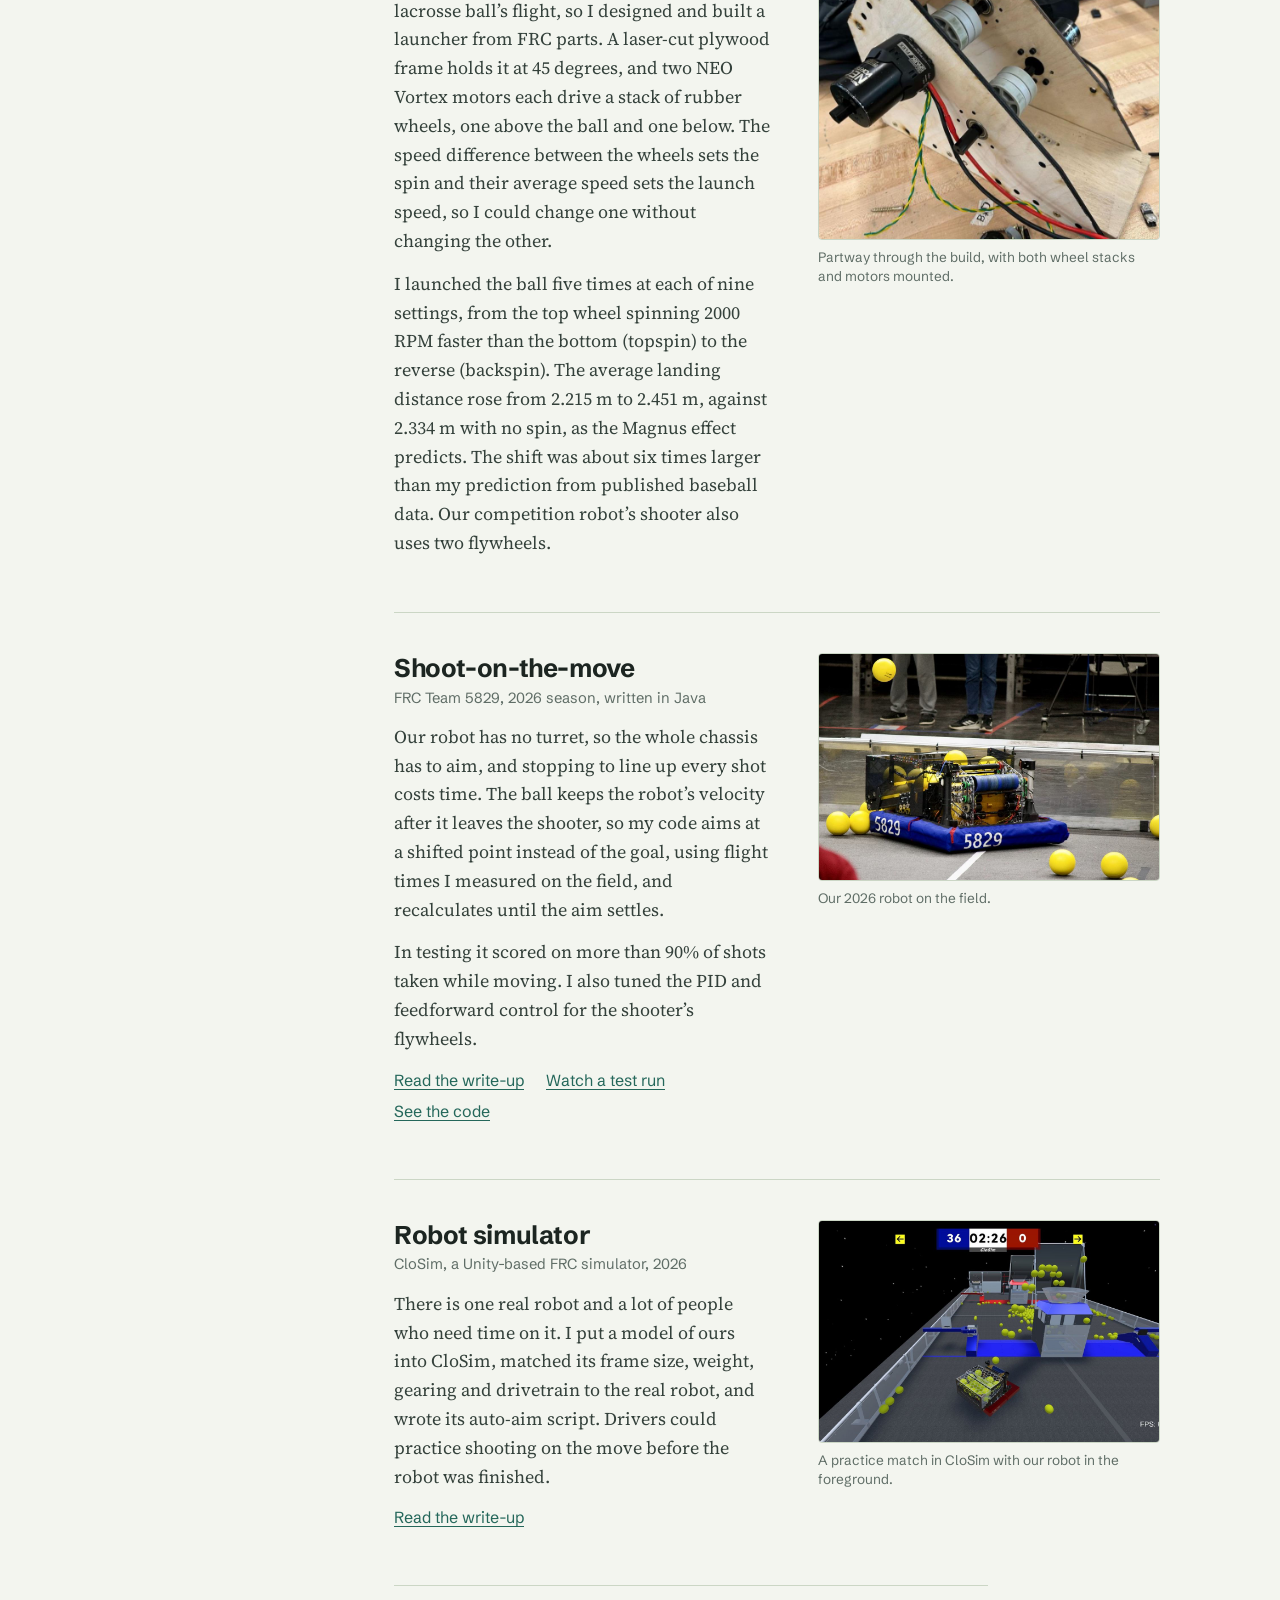
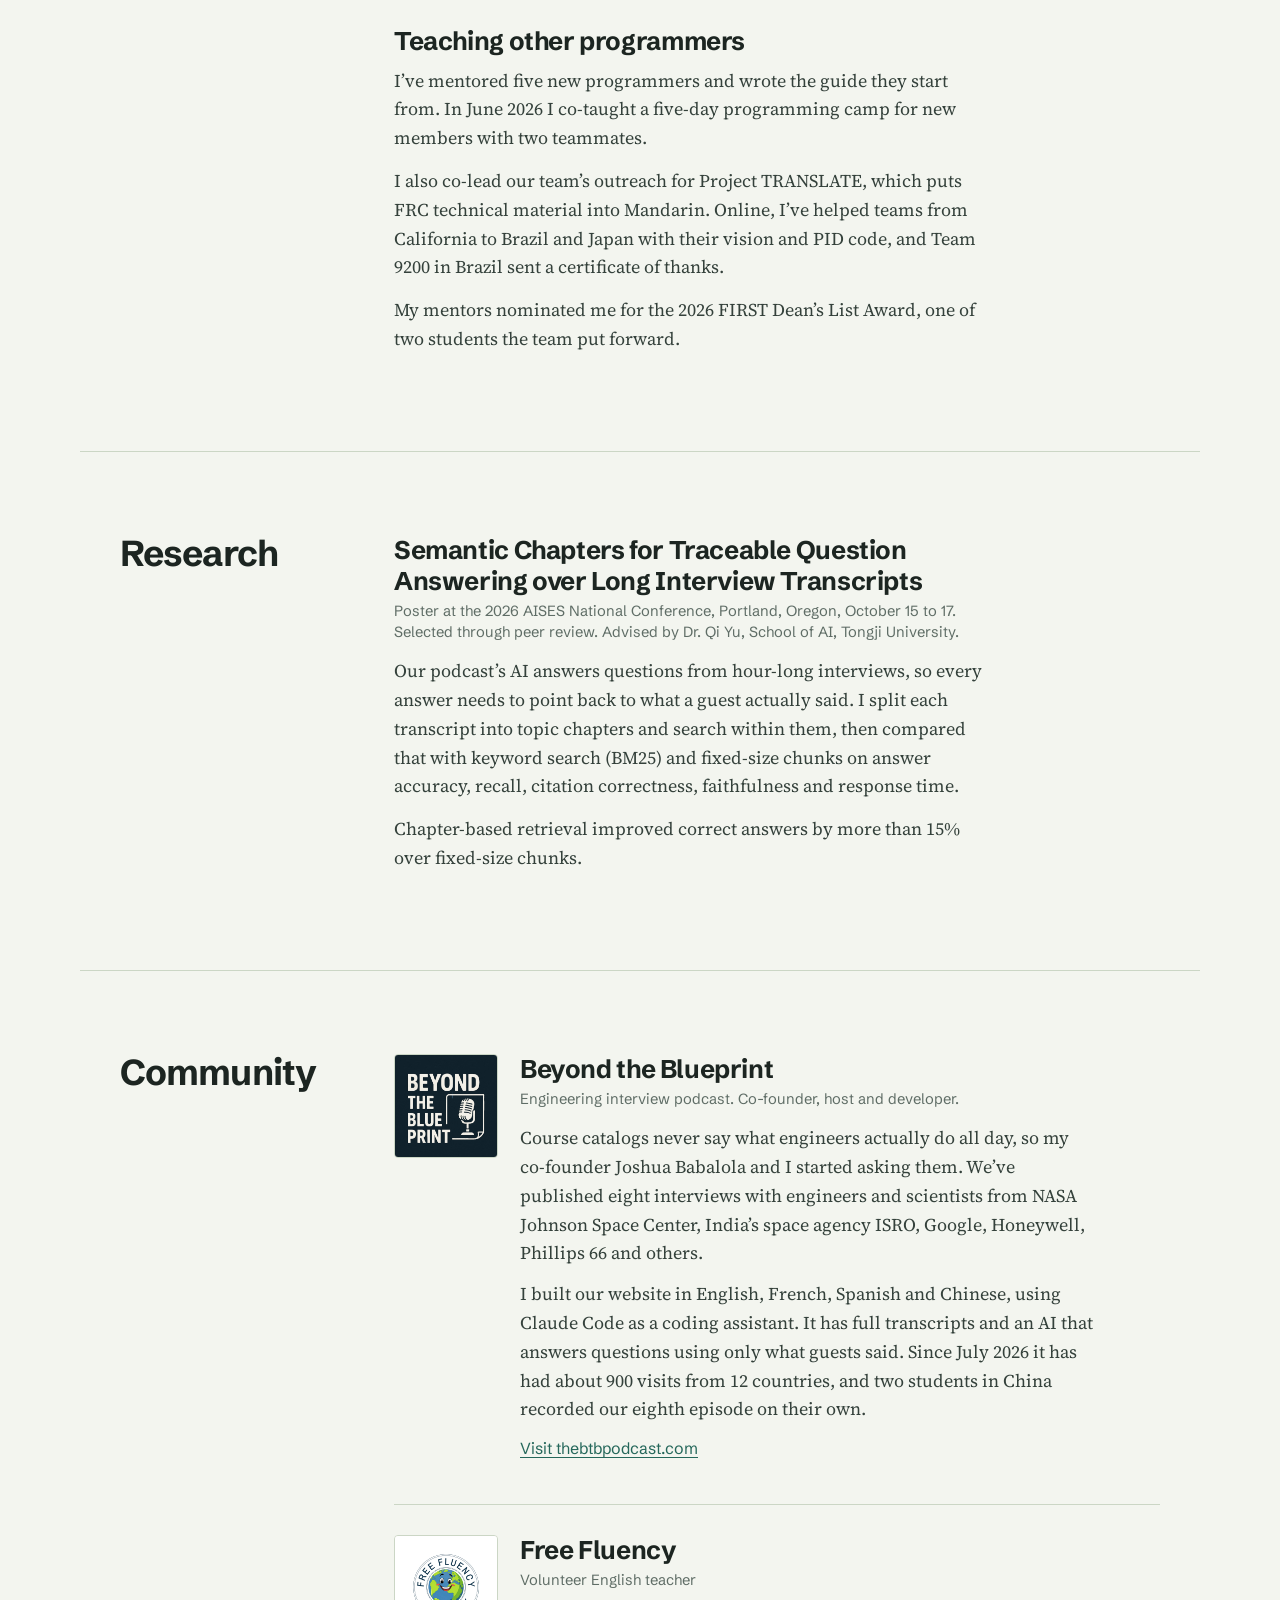
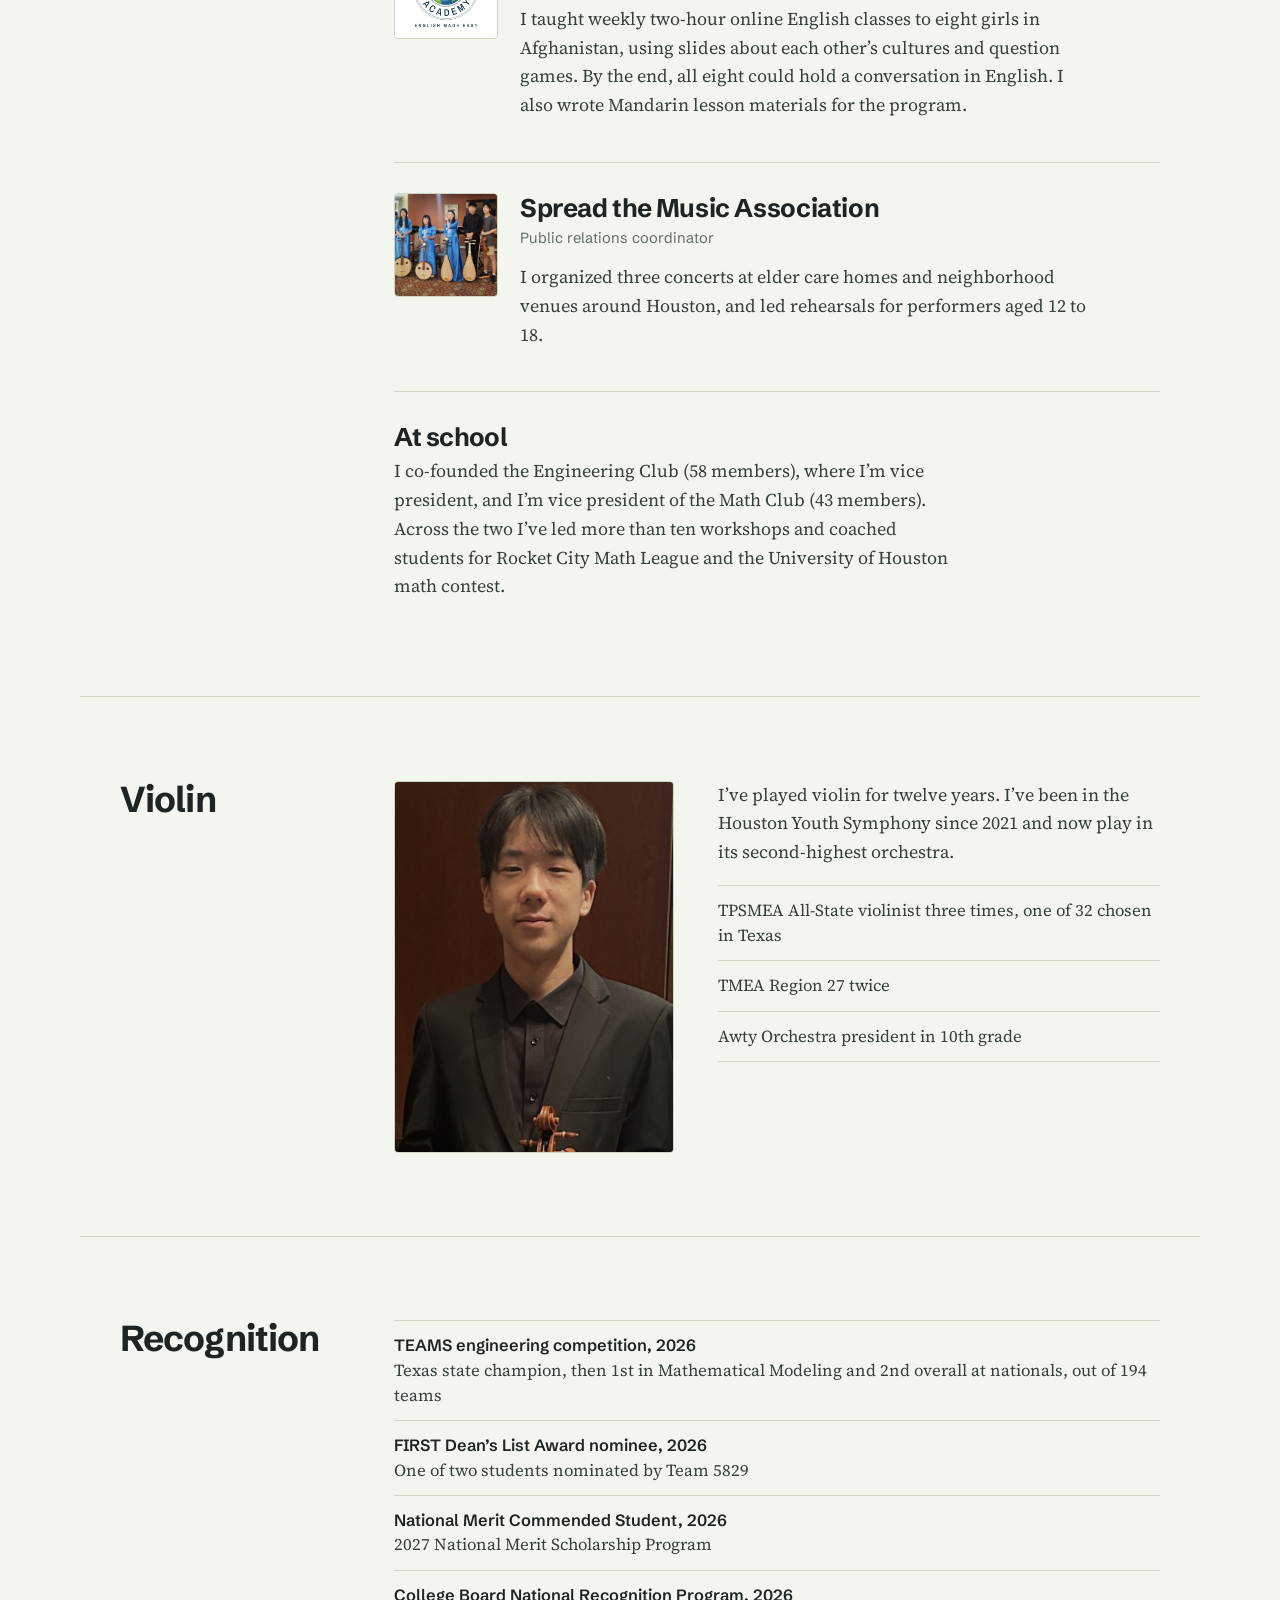
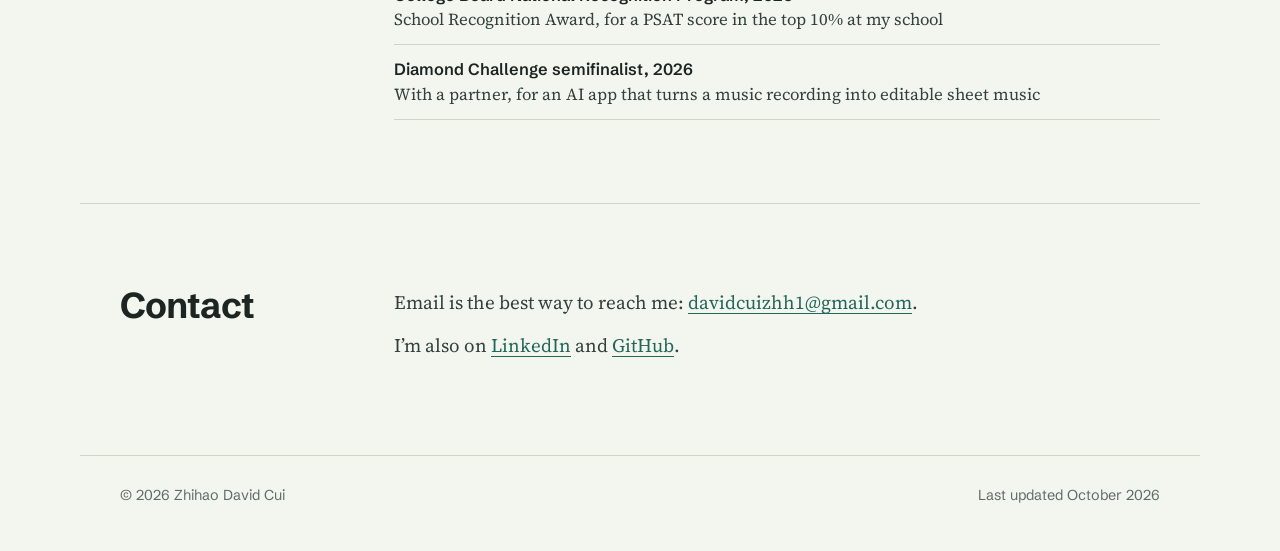
==== commit 931b9a27: "Correct the TEAMS nationals field to 194 teams Co-Authored-By: Claude Opus 5.5 <noreply@anthropic.co" ====
--- a/index.html
+++ b/index.html
@@ -358,7 +358,7 @@
     <h2 class="section__title" id="rec-title">Recognition</h2>
     <div class="section__body">
       <ul class="facts">
-        <li><strong>TEAMS engineering competition, 2026</strong>Texas state champion, then 1st in Mathematical Modeling and 2nd overall at nationals, out of 193 teams</li>
+        <li><strong>TEAMS engineering competition, 2026</strong>Texas state champion, then 1st in Mathematical Modeling and 2nd overall at nationals, out of 194 teams</li>
         <li><strong>FIRST Dean&rsquo;s List Award nominee, 2026</strong>One of two students nominated by Team 5829</li>
         <li><strong>National Merit Commended Student, 2026</strong>2027 National Merit Scholarship Program</li>
         <li><strong>College Board National Recognition Program, 2026</strong>School Recognition Award, for a PSAT score in the top 10% at my school</li>
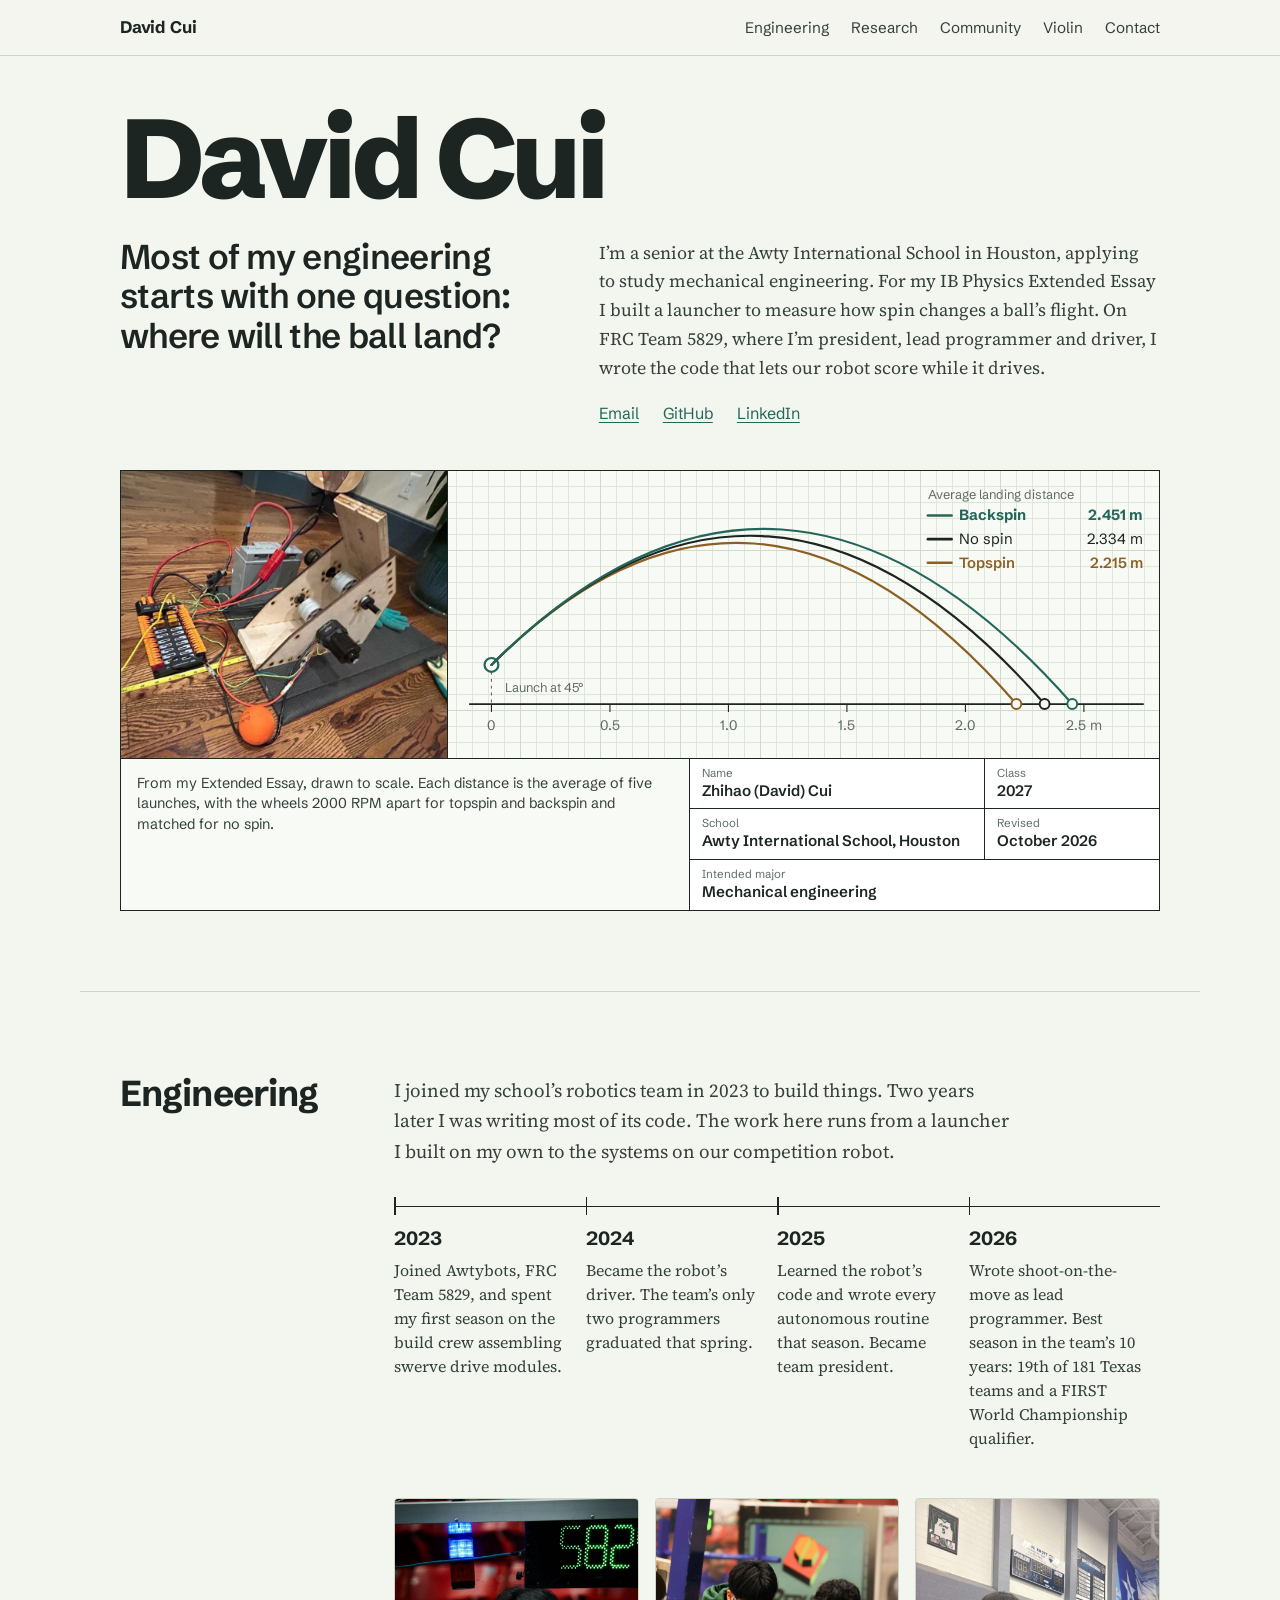
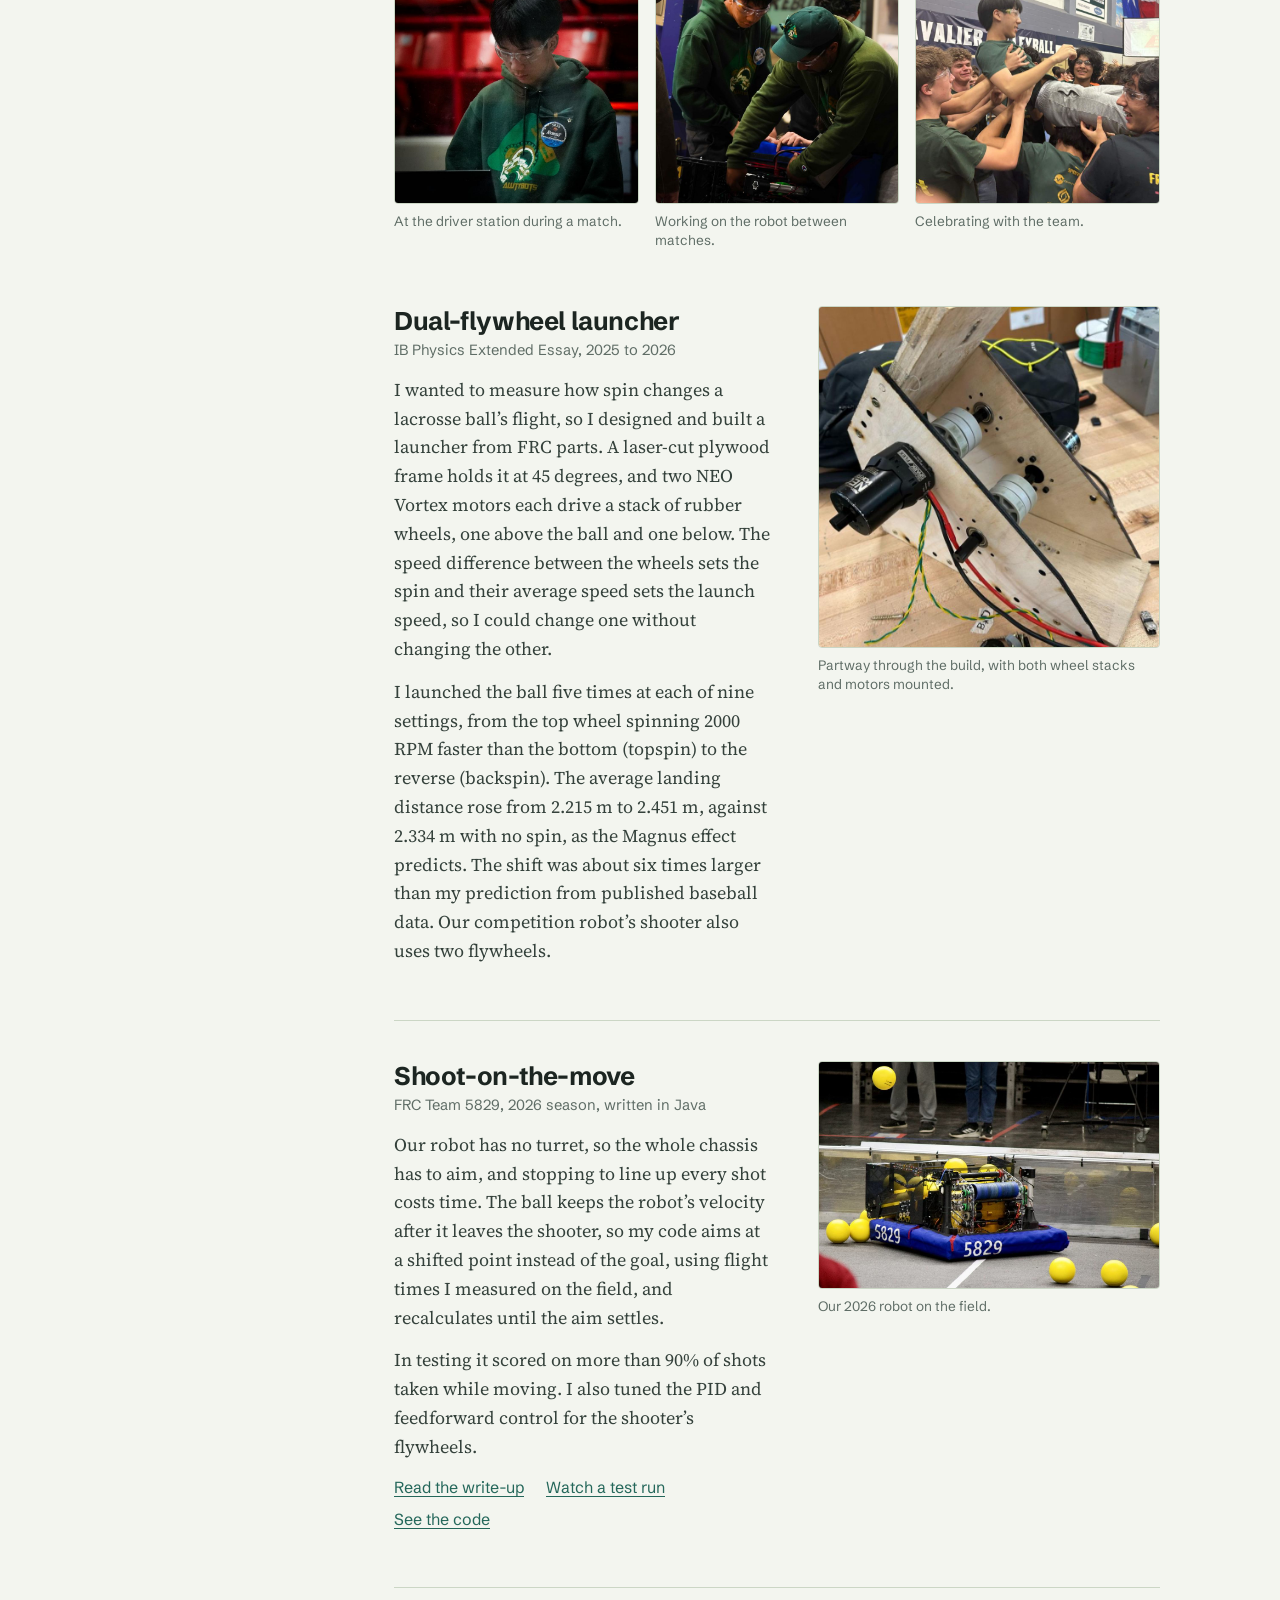
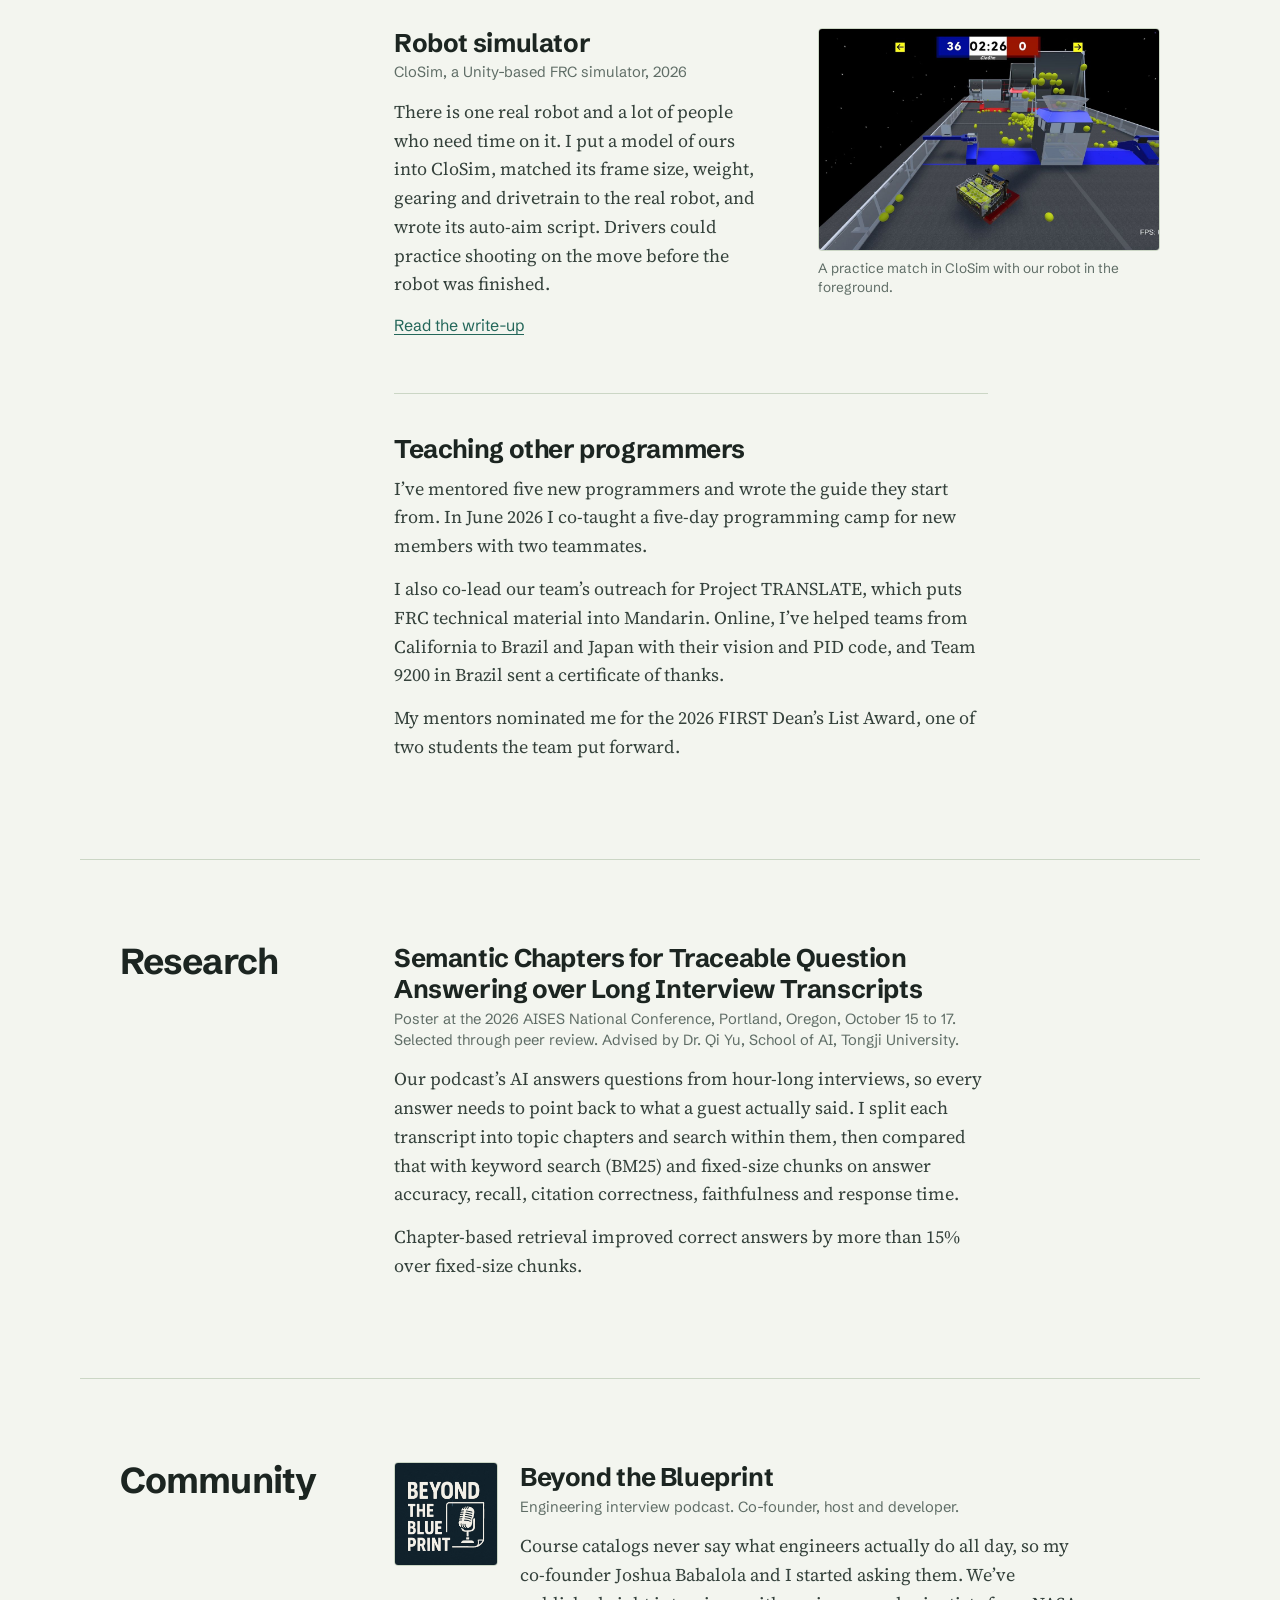
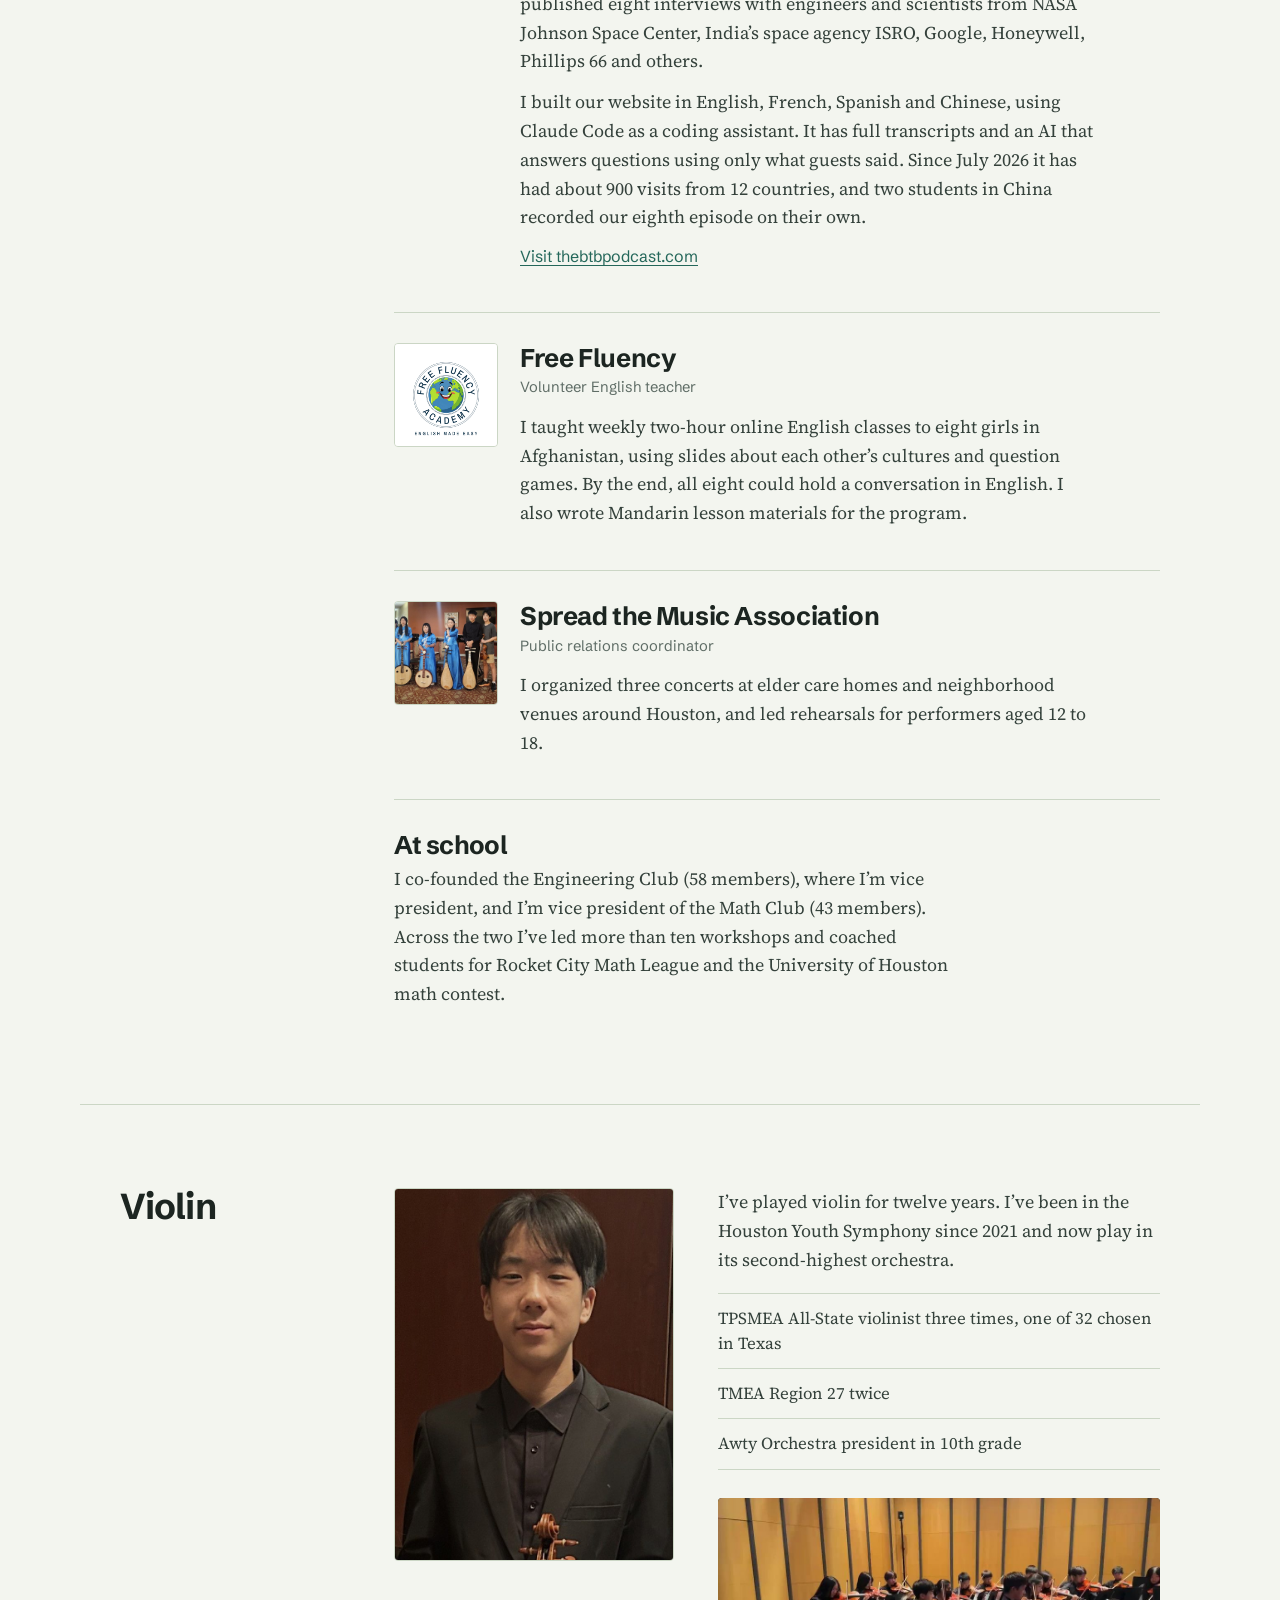
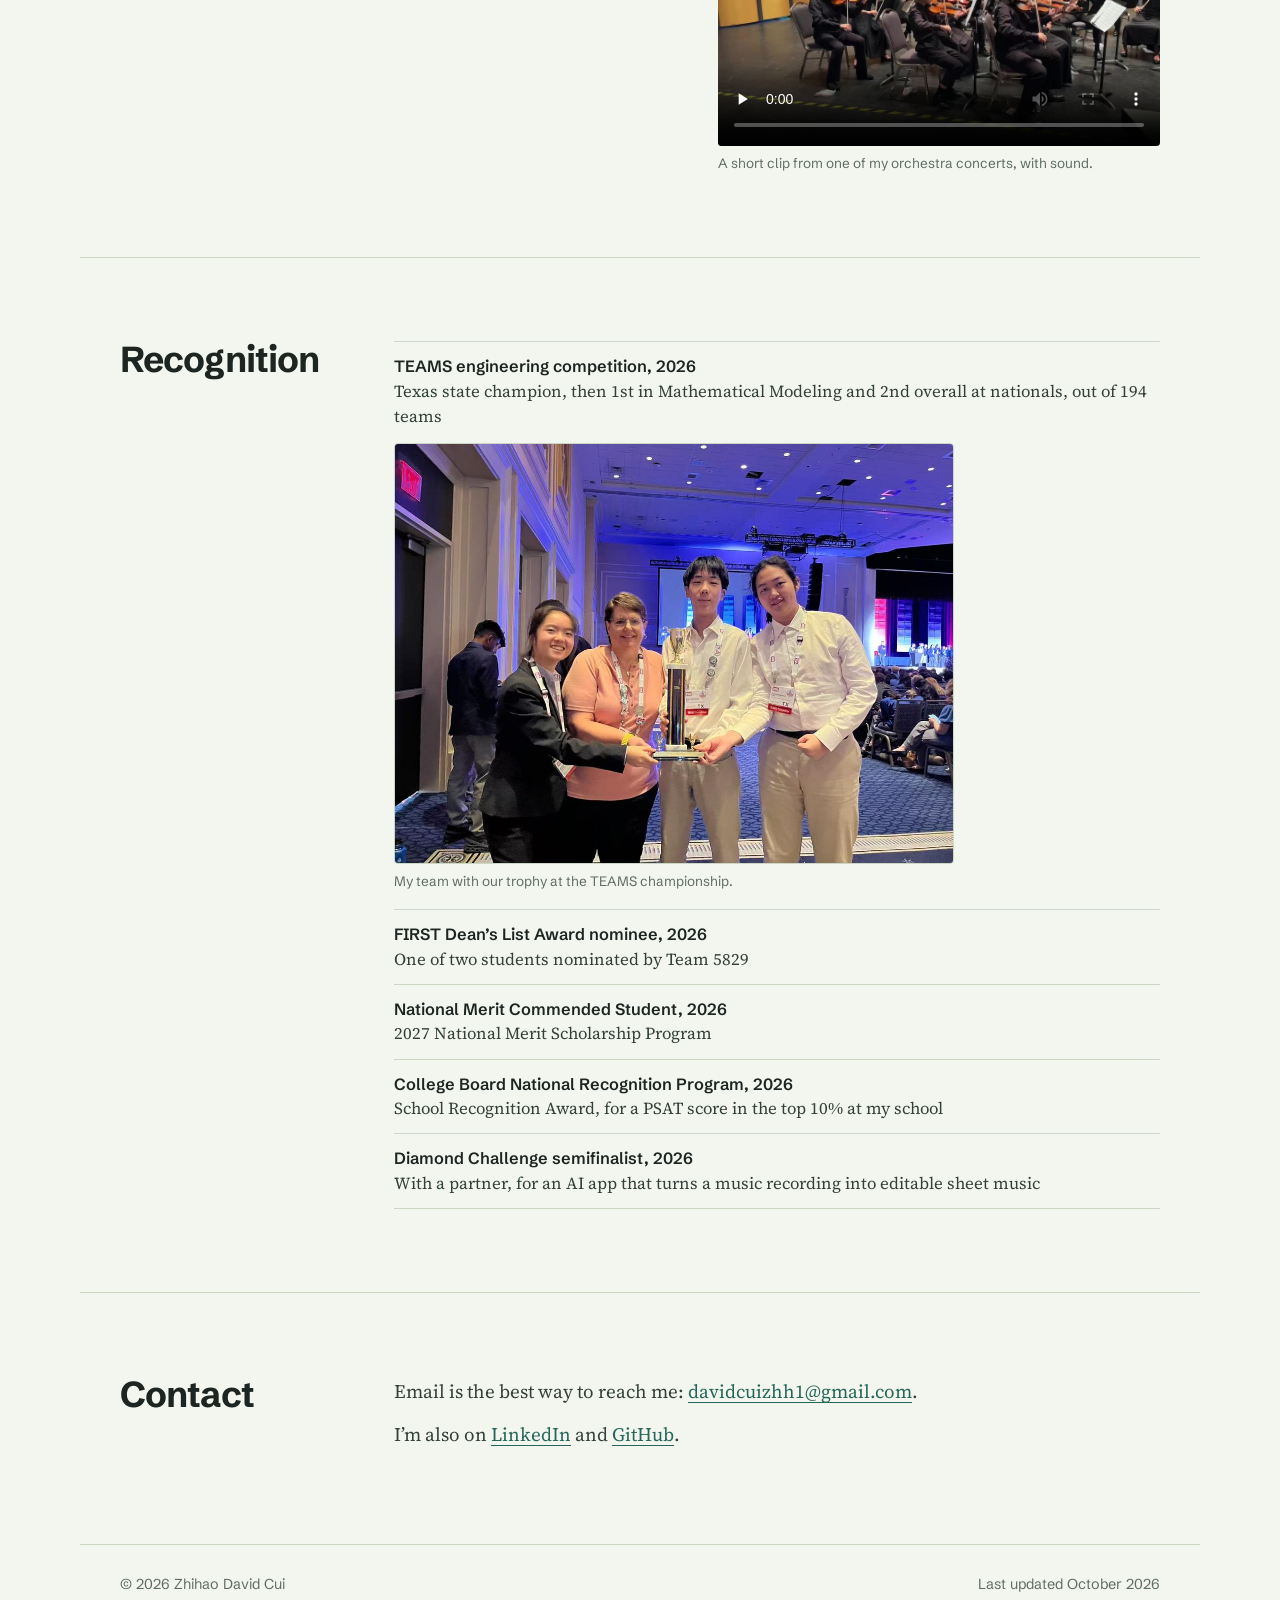
==== commit b78a3282: "Add competition, TEAMS and concert media A row of FRC photos under the engineering timeline, the TEA" ====
--- a/index.html
+++ b/index.html
@@ -155,6 +155,21 @@
         <li><span class="timeline__year">2026</span><p>Wrote shoot-on-the-move as lead programmer. Best season in the team&rsquo;s 10 years: 19th of 181 Texas teams and a FIRST World Championship qualifier.</p></li>
       </ol>
 
+      <div class="snapshots" role="group" aria-label="Photos from FRC competitions">
+        <figure>
+          <img src="images/frc-driver-station.jpg" width="800" height="1000" loading="lazy" alt="David in safety glasses and a green Awtybots hoodie at the driver station, behind the glass, under the match timer." />
+          <figcaption>At the driver station during a match.</figcaption>
+        </figure>
+        <figure>
+          <img src="images/frc-pit.jpg" width="800" height="1000" loading="lazy" alt="David and another Awtybots member in green hoodies leaning over the robot, working on its wiring." />
+          <figcaption>Working on the robot between matches.</figcaption>
+        </figure>
+        <figure>
+          <img src="images/frc-celebration.jpg" width="800" height="1000" loading="lazy" alt="Teammates in green team shirts lifting David above the crowd in a school gym, everyone smiling." />
+          <figcaption>Celebrating with the team.</figcaption>
+        </figure>
+      </div>
+
       <article class="project" id="launcher" aria-labelledby="launcher-title">
         <div>
           <h3 class="project__title" id="launcher-title">Dual-flywheel launcher</h3>
@@ -348,6 +363,13 @@
             <li>TMEA Region 27 twice</li>
             <li>Awty Orchestra president in 10th grade</li>
           </ul>
+          <figure class="violin__clip">
+            <video controls playsinline preload="none" poster="images/orchestra-poster.jpg" width="960" height="540">
+              <source src="video/orchestra-concert.mp4" type="video/mp4" />
+              <a href="video/orchestra-concert.mp4">Watch the concert clip</a>
+            </video>
+            <figcaption>A short clip from one of my orchestra concerts, with sound.</figcaption>
+          </figure>
         </div>
       </div>
     </div>
@@ -358,7 +380,12 @@
     <h2 class="section__title" id="rec-title">Recognition</h2>
     <div class="section__body">
       <ul class="facts">
-        <li><strong>TEAMS engineering competition, 2026</strong>Texas state champion, then 1st in Mathematical Modeling and 2nd overall at nationals, out of 194 teams</li>
+        <li><strong>TEAMS engineering competition, 2026</strong>Texas state champion, then 1st in Mathematical Modeling and 2nd overall at nationals, out of 194 teams
+          <figure class="facts__photo">
+            <img src="images/teams-championship.jpg" width="1100" height="825" loading="lazy" alt="David and his TEAMS teammates in formal dress, with an adult from their group, holding a tall trophy in a hotel ballroom." />
+            <figcaption>My team with our trophy at the TEAMS championship.</figcaption>
+          </figure>
+        </li>
         <li><strong>FIRST Dean&rsquo;s List Award nominee, 2026</strong>One of two students nominated by Team 5829</li>
         <li><strong>National Merit Commended Student, 2026</strong>2027 National Merit Scholarship Program</li>
         <li><strong>College Board National Recognition Program, 2026</strong>School Recognition Award, for a PSAT score in the top 10% at my school</li>
--- a/styles.css
+++ b/styles.css
@@ -269,6 +269,19 @@
   .timeline li::before { left: -9px; top: 12px; width: 16px; height: 1.5px; }
 }
 
+/* photos from competitions: a row of three, swipeable on phones */
+.snapshots { display: grid; grid-template-columns: repeat(3, minmax(0, 1fr)); gap: 16px; margin: 0 0 56px; }
+.snapshots figure { margin: 0; }
+.snapshots img { display: block; width: 100%; height: auto; aspect-ratio: 4 / 5; object-fit: cover; border-radius: 4px; border: 1px solid var(--rule); background: var(--white); }
+.snapshots figcaption { margin-top: 8px; font-family: var(--display); font-size: 0.85rem; line-height: 1.4; color: var(--muted); }
+@media (max-width: 600px) {
+  .snapshots {
+    grid-template-columns: none; grid-auto-flow: column; grid-auto-columns: 74%;
+    overflow-x: auto; scroll-snap-type: x mandatory; padding-bottom: 10px; scrollbar-width: thin;
+  }
+  .snapshots figure { scroll-snap-align: start; }
+}
+
 /* projects */
 .project {
   display: grid; grid-template-columns: minmax(0, 1.1fr) minmax(0, 1fr);
@@ -323,6 +336,11 @@
 .facts { list-style: none; margin: 0; padding: 0; border-top: 1px solid var(--rule); }
 .facts li { padding: 12px 0; border-bottom: 1px solid var(--rule); font-size: 1.05rem; line-height: 1.5; }
 .facts strong { display: block; font-family: var(--display); font-weight: 600; font-size: 1.02rem; color: var(--ink); }
+.facts__photo { margin: 14px 0 6px; max-width: 560px; }
+.facts__photo img { display: block; width: 100%; height: auto; border-radius: 4px; border: 1px solid var(--rule); }
+.facts__photo figcaption, .violin__clip figcaption { margin-top: 8px; font-family: var(--display); font-size: 0.85rem; line-height: 1.45; color: var(--muted); }
+.violin__clip { margin: 28px 0 0; }
+.violin__clip video { display: block; width: 100%; height: auto; border-radius: 4px; background: var(--ink); }
 
 /* contact */
 .contact p { margin: 0 0 12px; max-width: 60ch; font-size: 1.1875rem; }
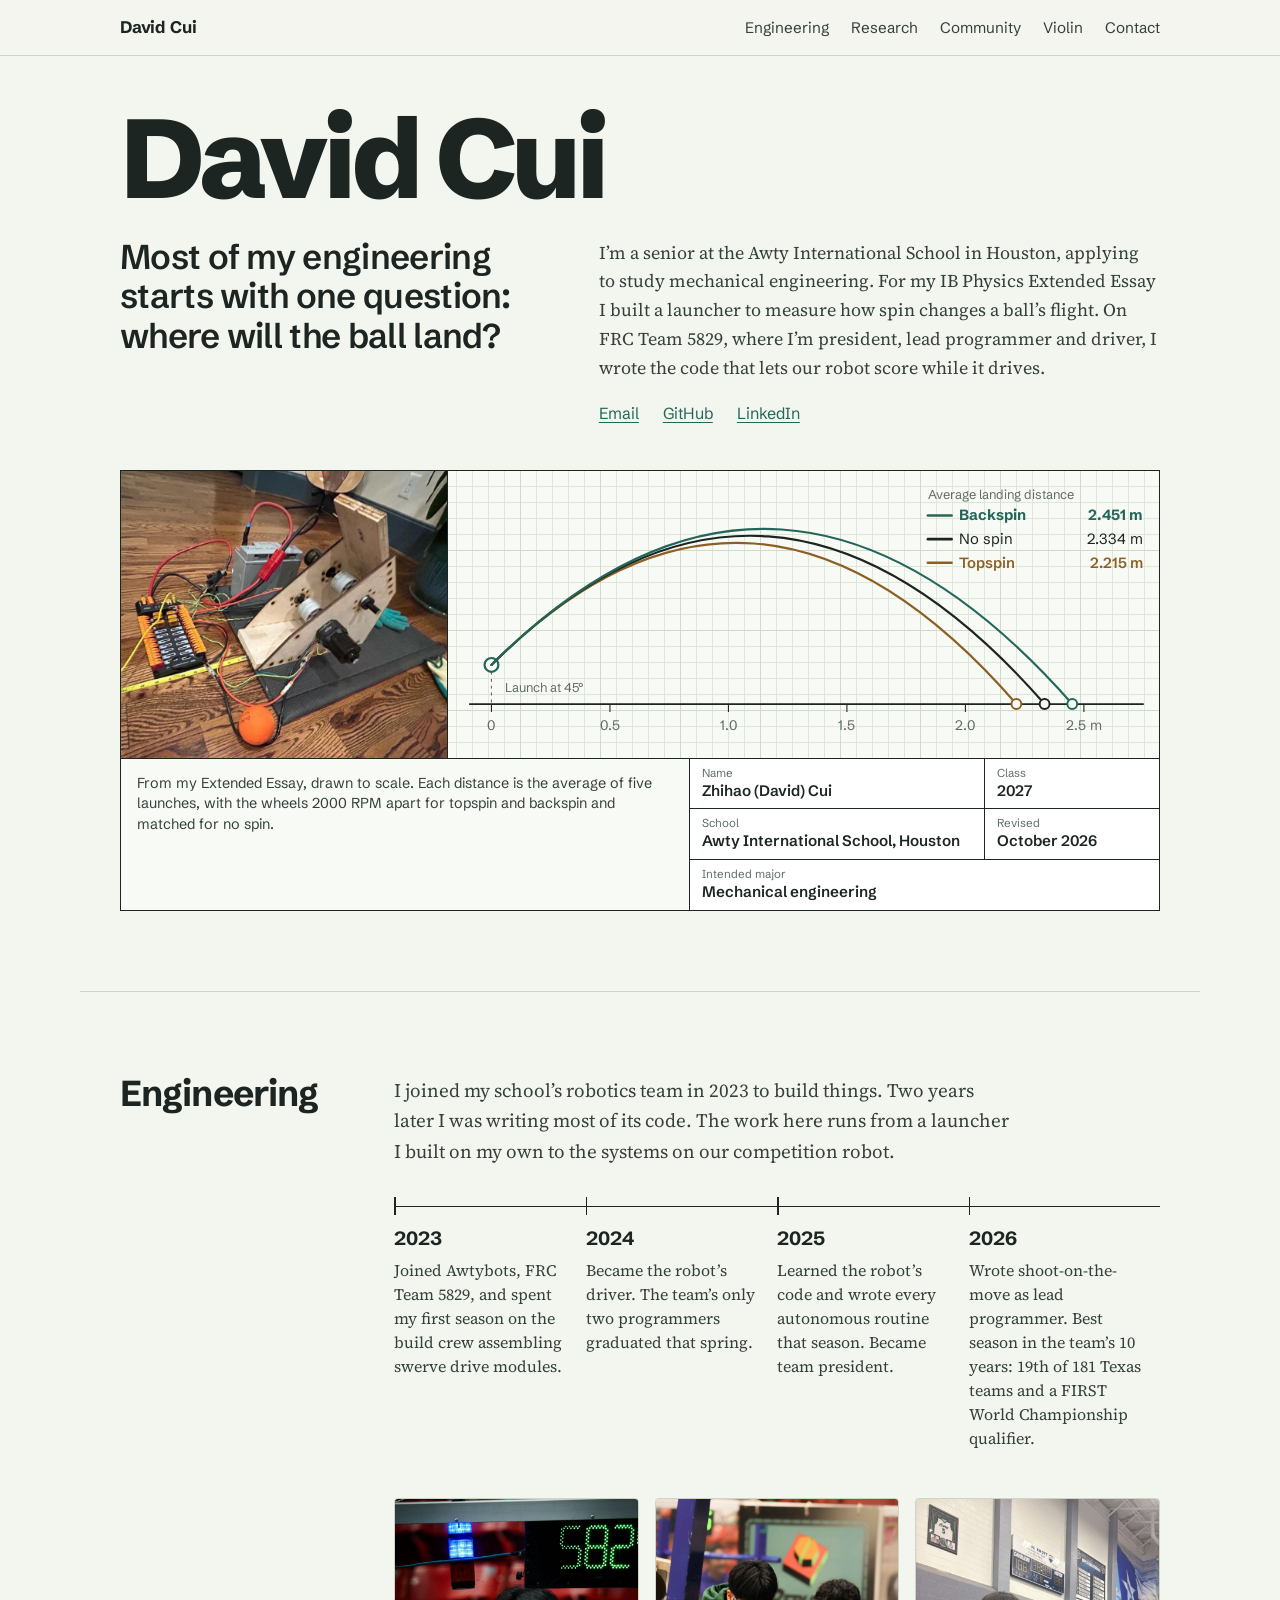
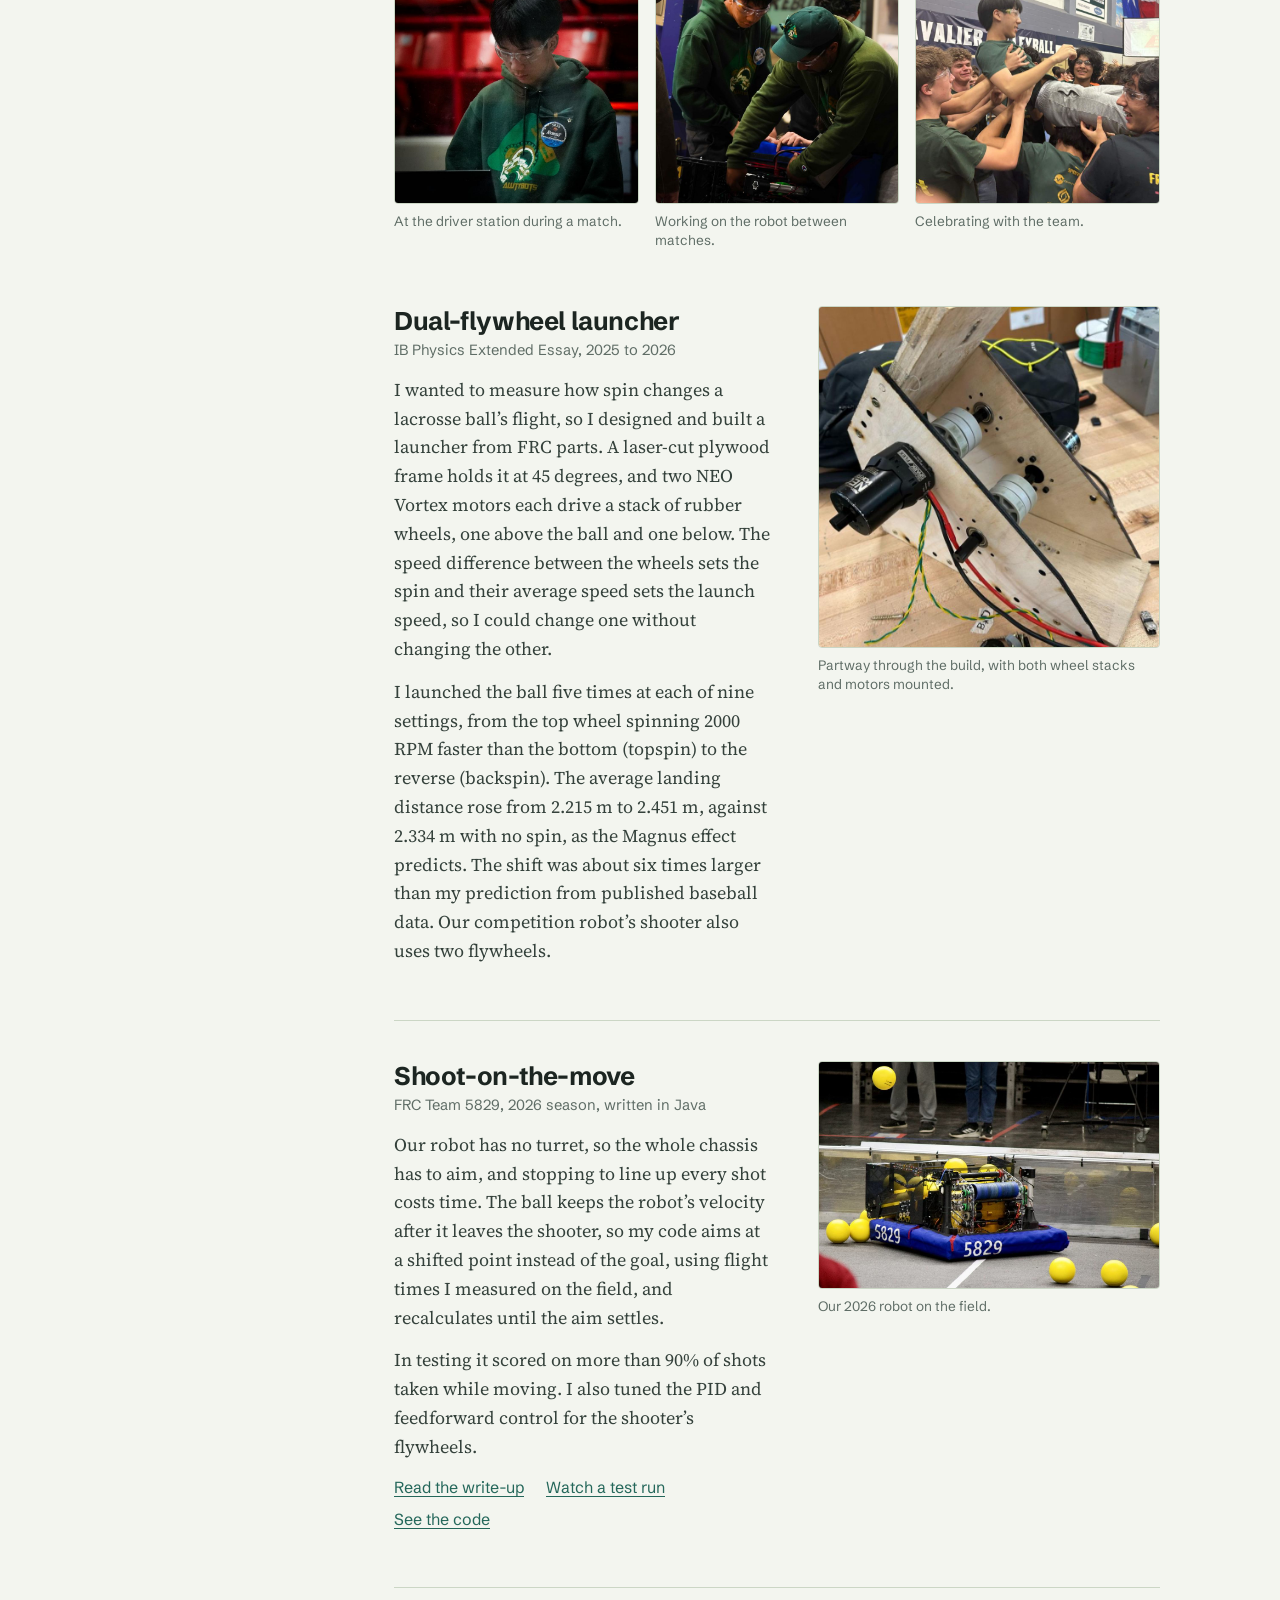
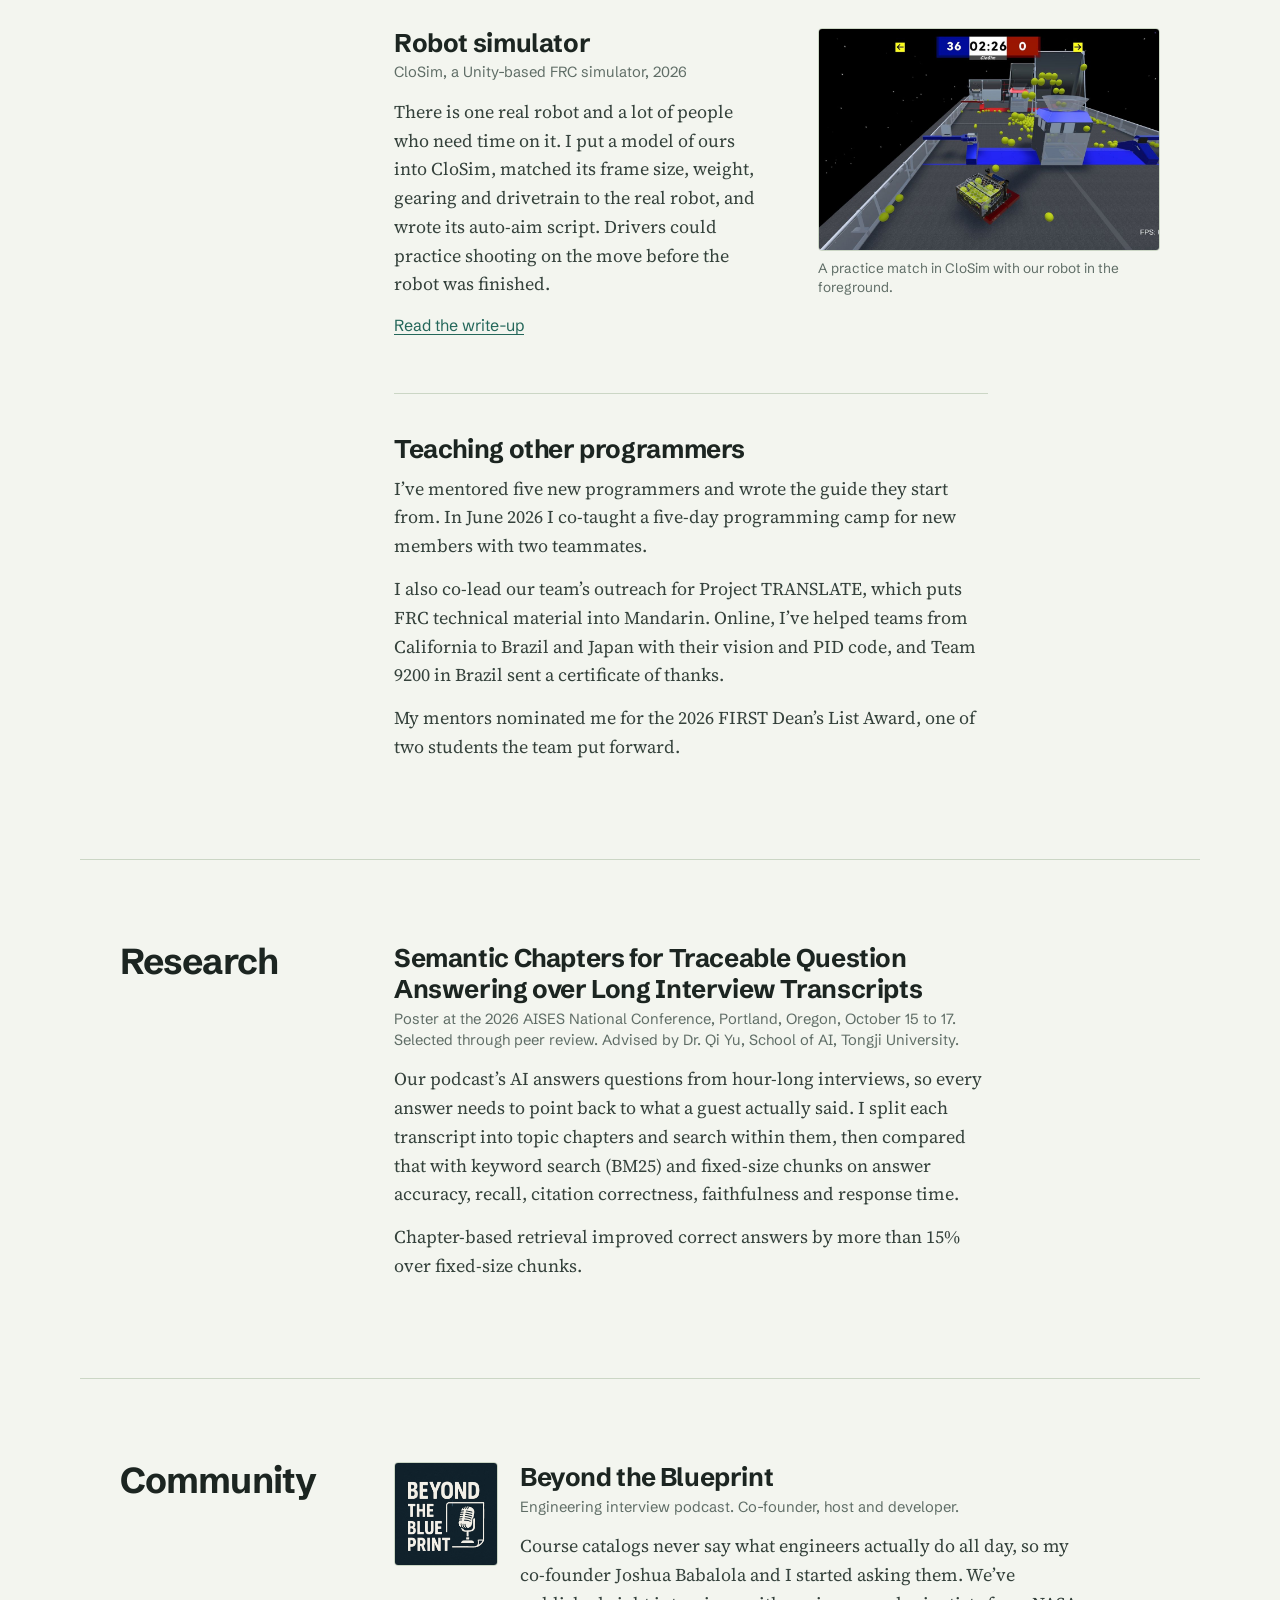
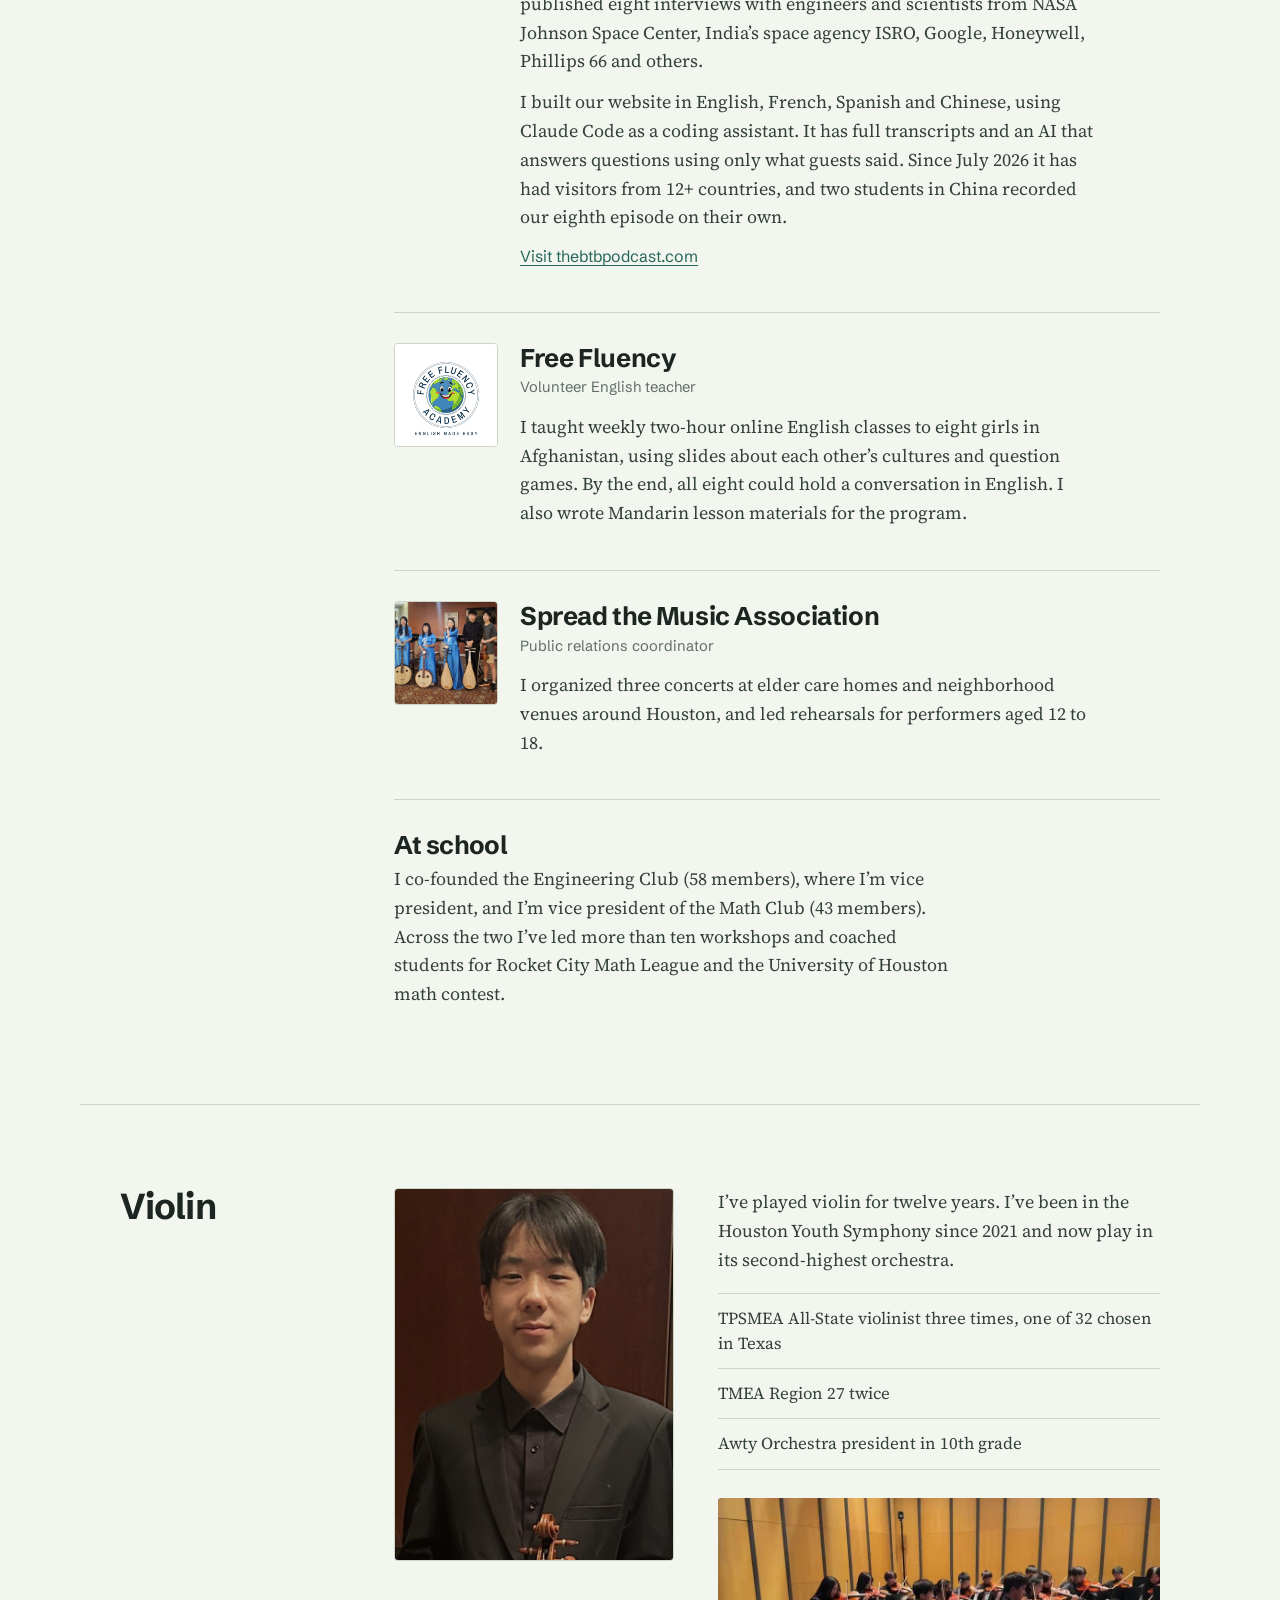
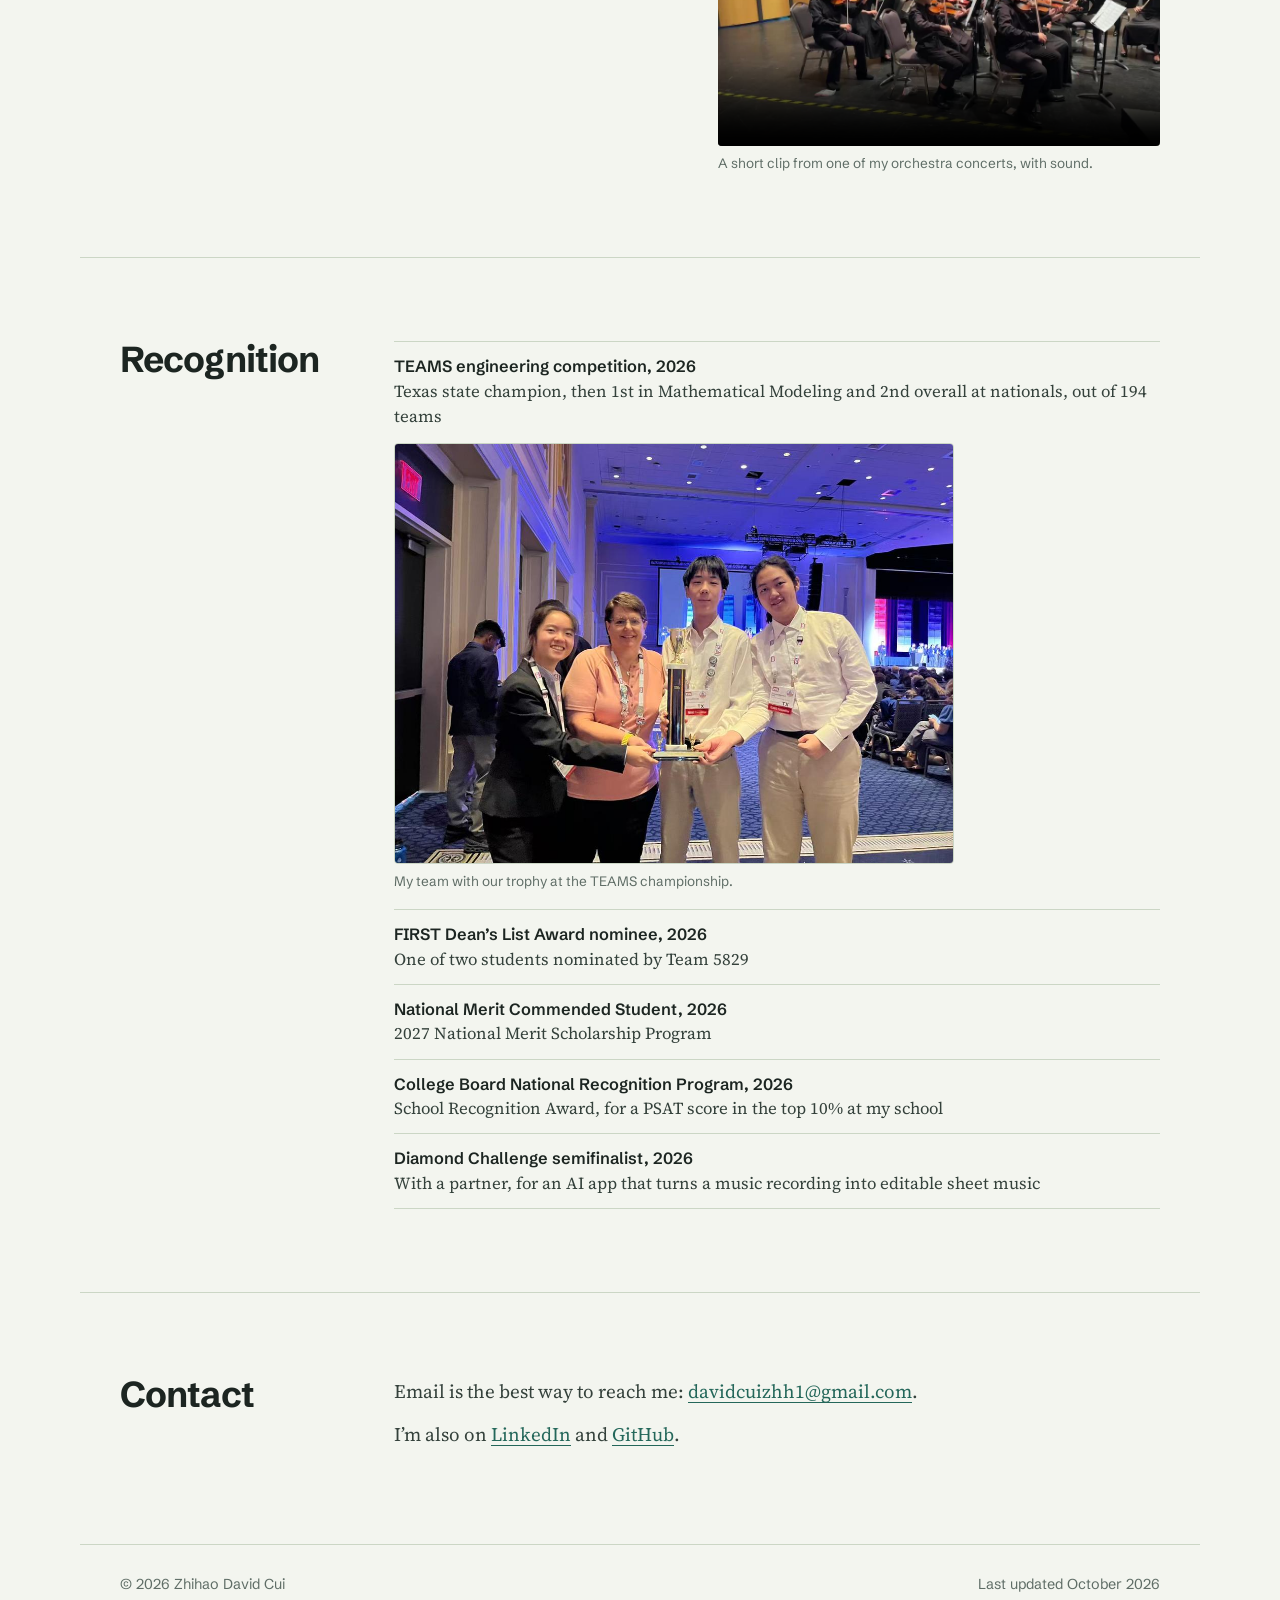
==== commit 6f0962f3: "Drop the visit count from the podcast entry Co-Authored-By: Claude Opus 5.5 <noreply@anthropic.com> " ====
--- a/index.html
+++ b/index.html
@@ -299,7 +299,7 @@
           <p>
             I built our website in English, French, Spanish and Chinese, using Claude Code as a coding
             assistant. It has full transcripts and an AI that answers questions using only what guests
-            said. Since July 2026 it has had about 900 visits from 12 countries, and two students in
+            said. Since July 2026 it has had visitors from 12+ countries, and two students in
             China recorded our eighth episode on their own.
           </p>
           <p class="project__links"><a href="https://thebtbpodcast.com/">Visit thebtbpodcast.com</a></p>
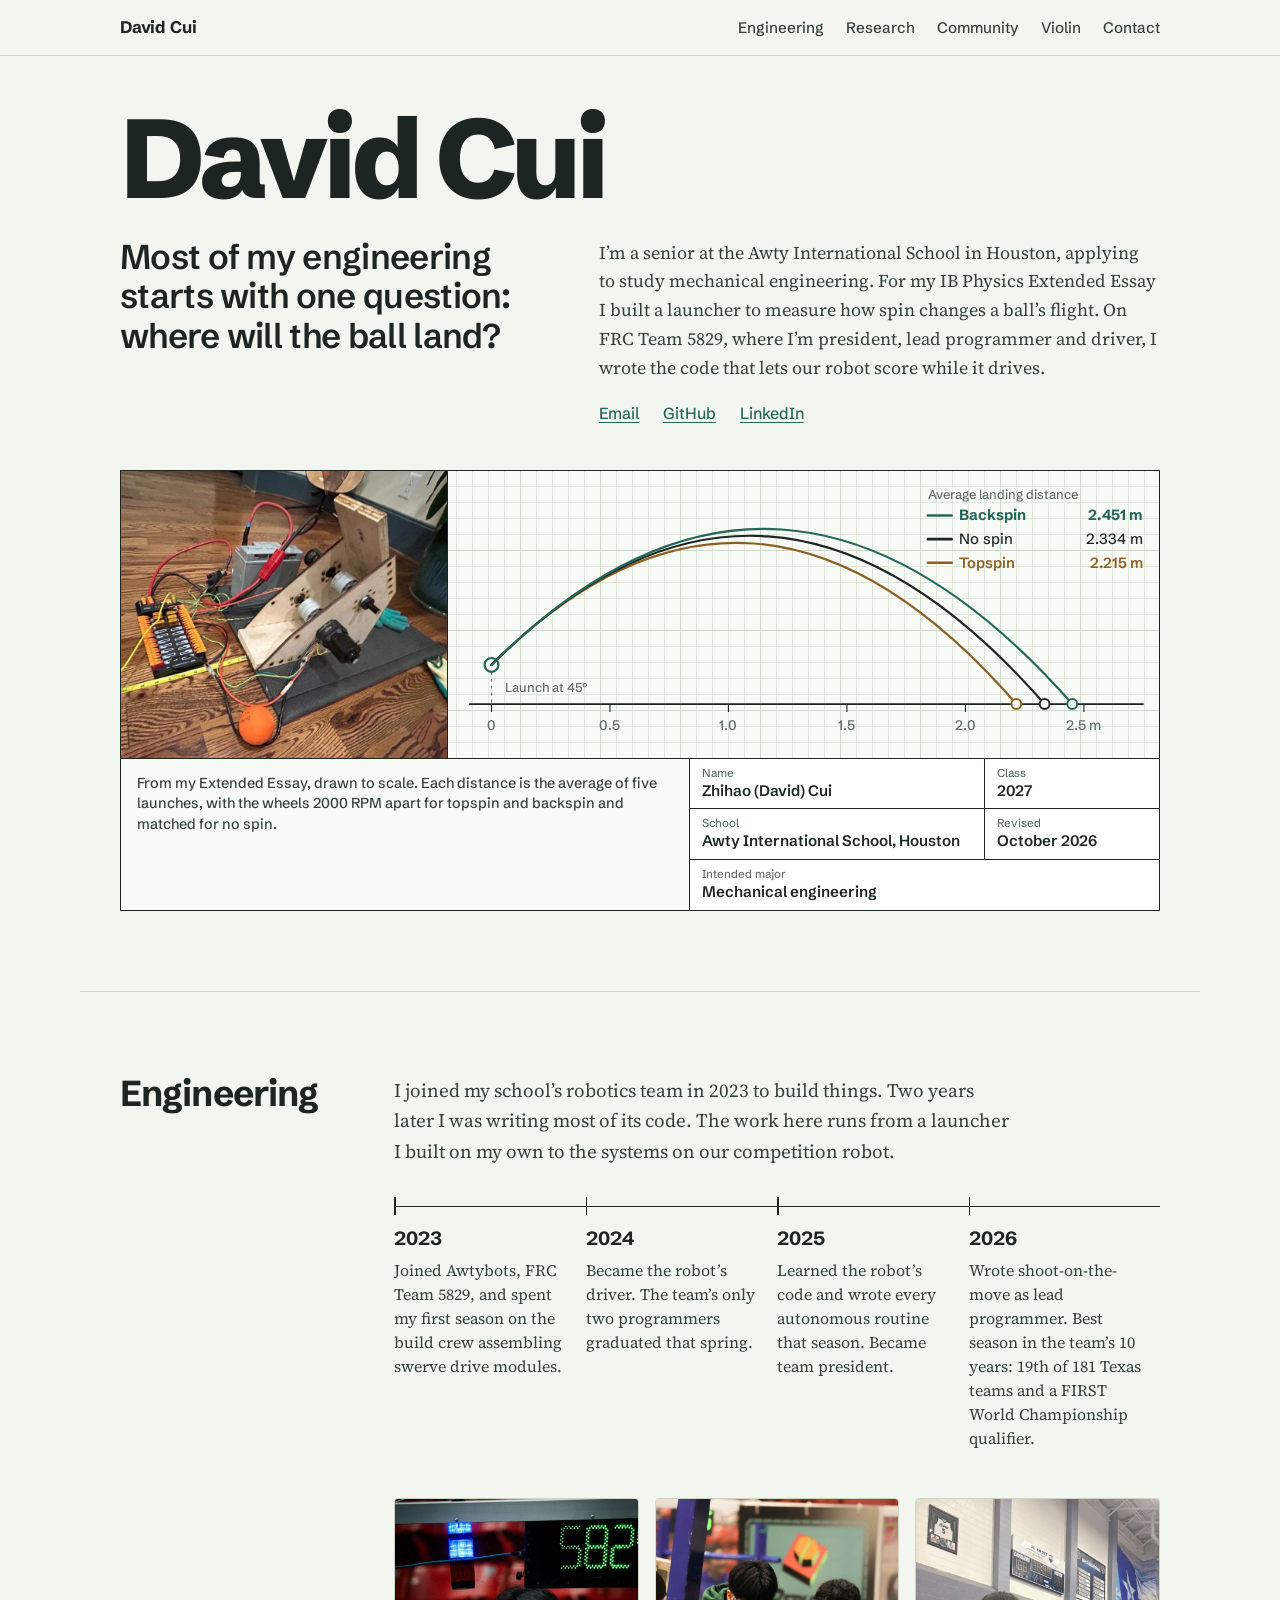
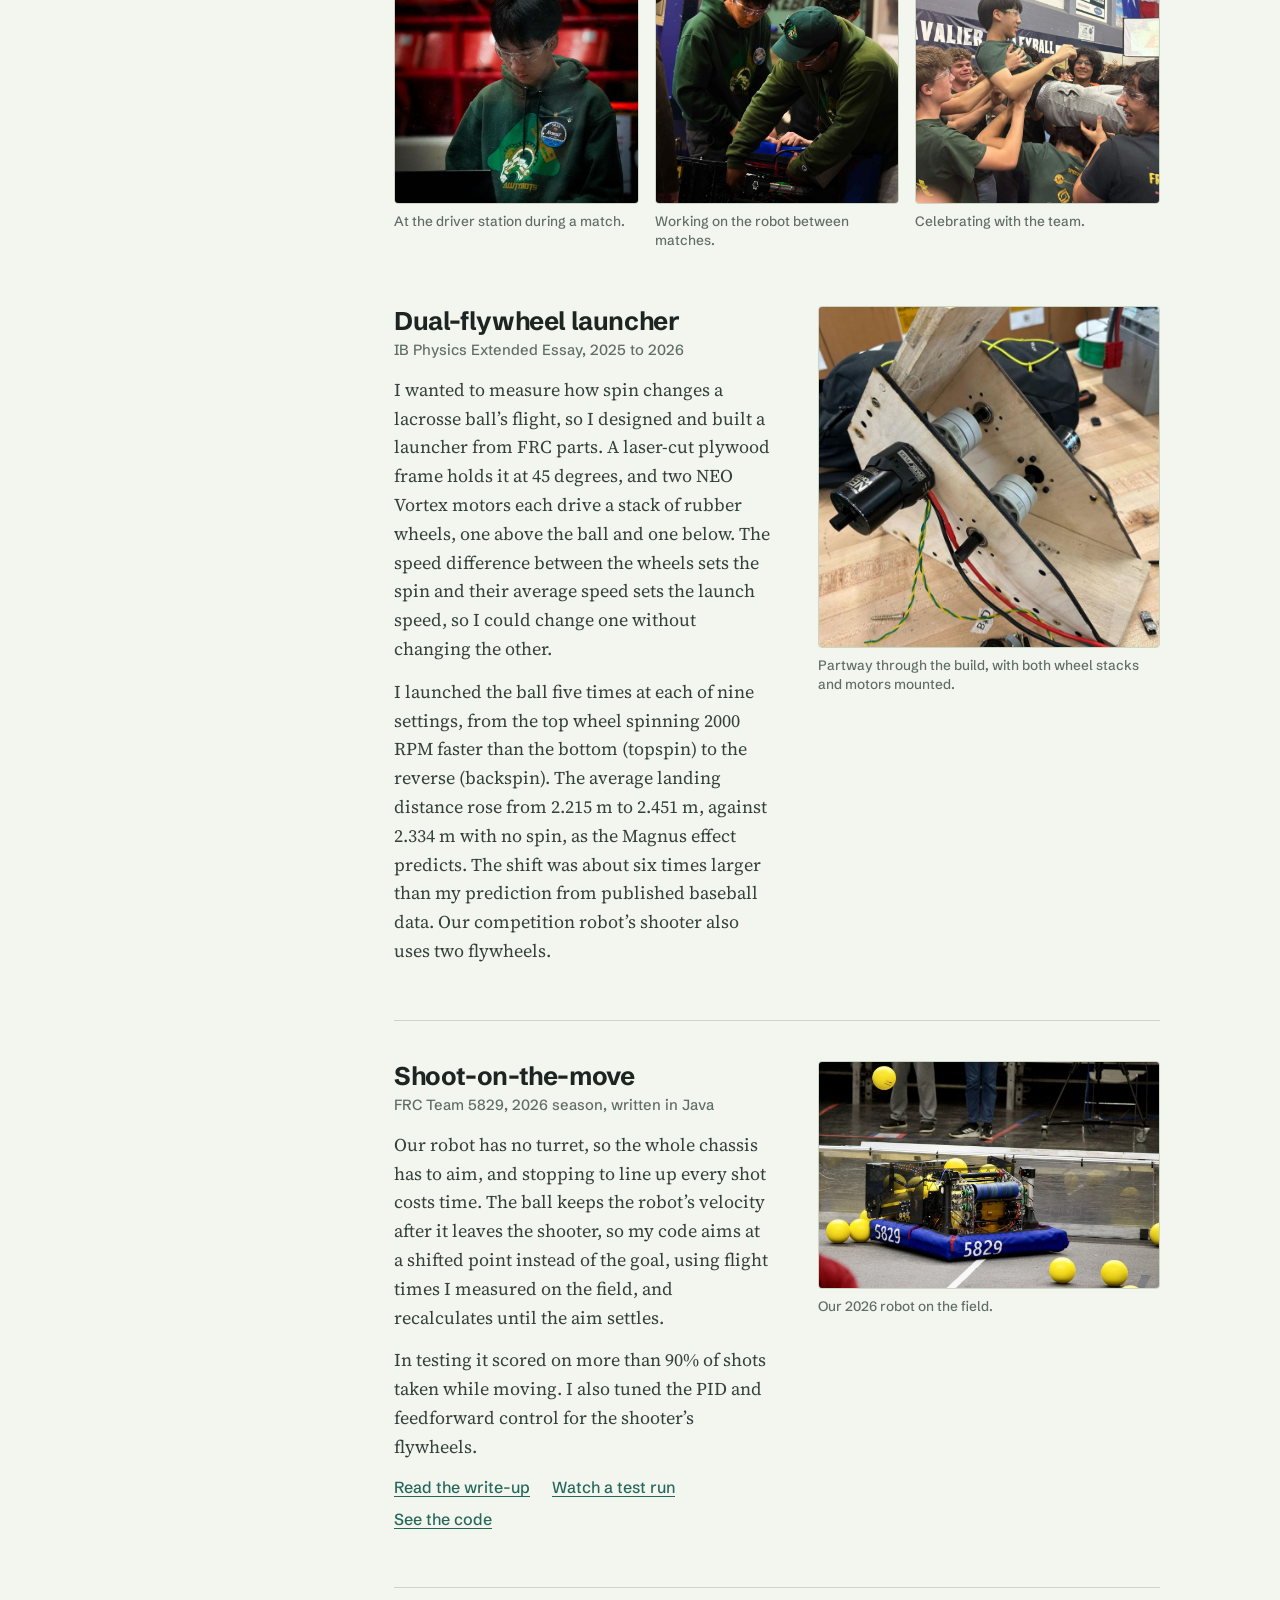
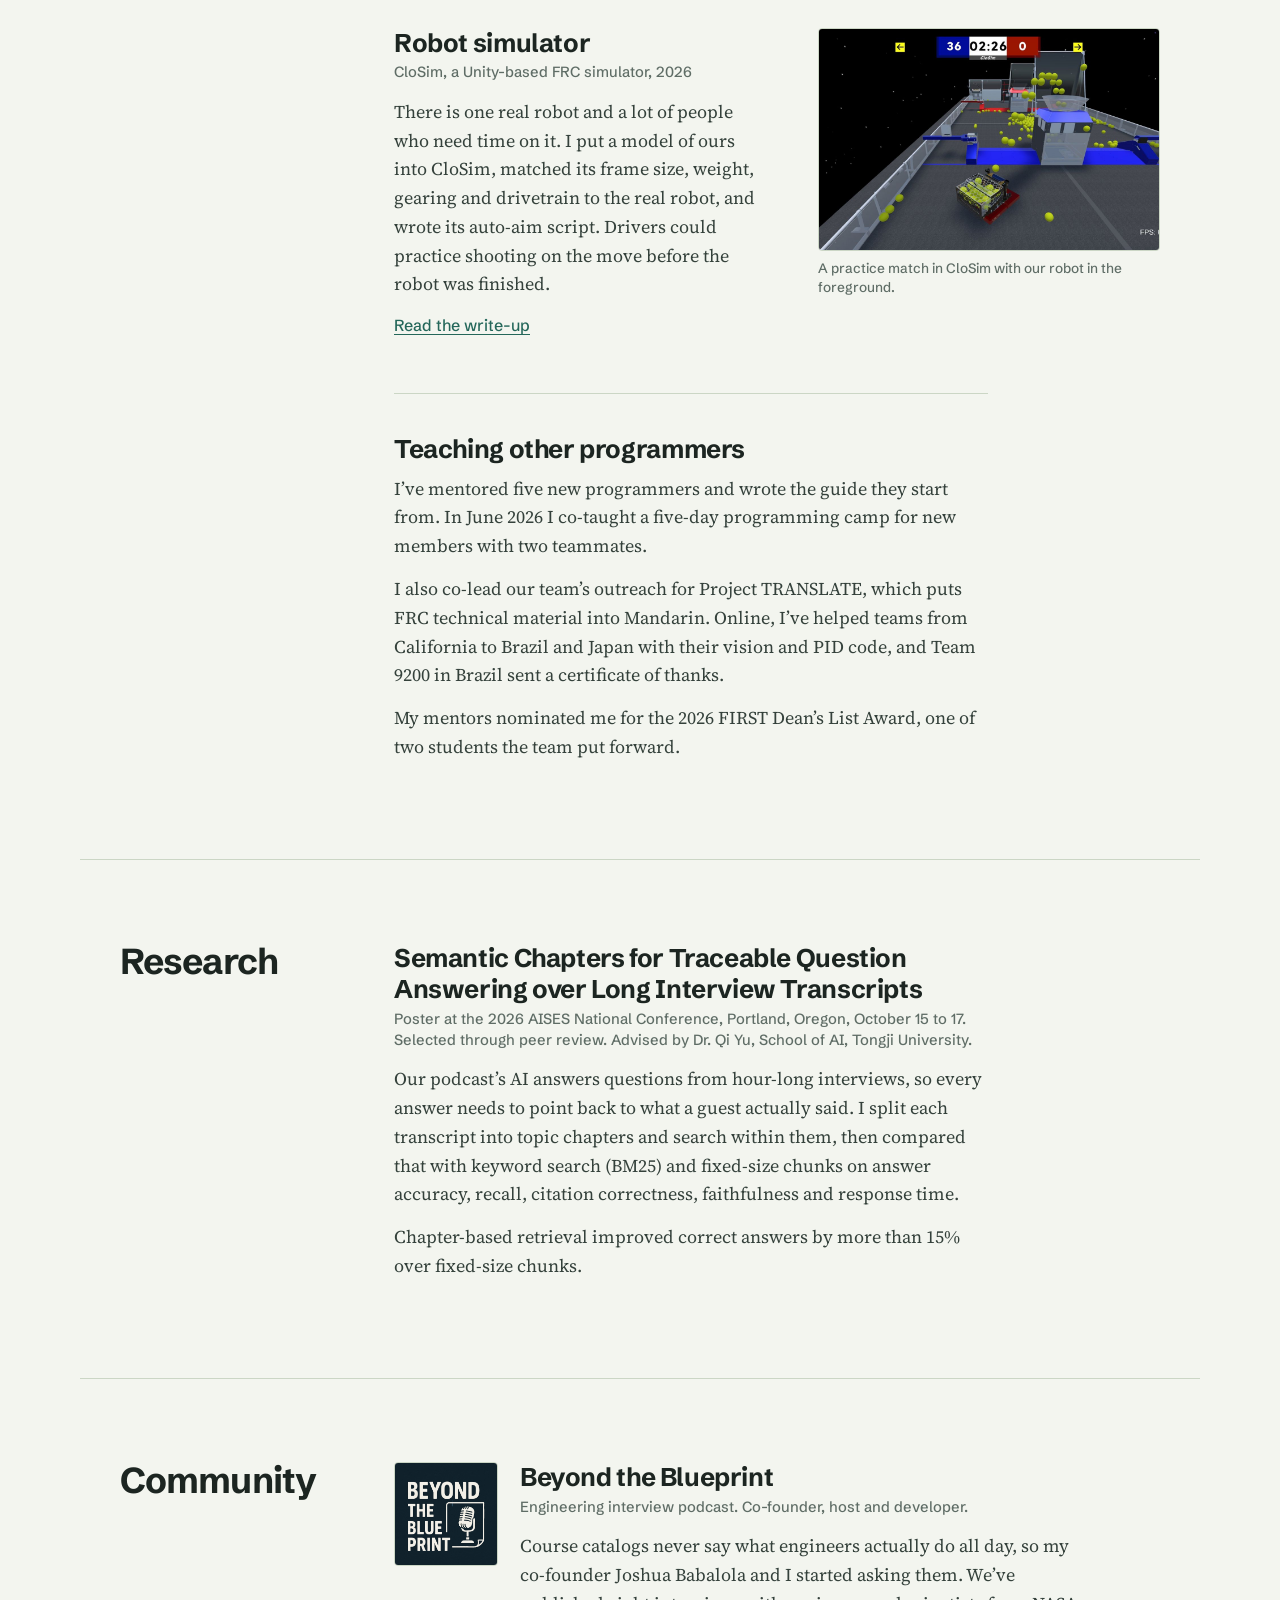
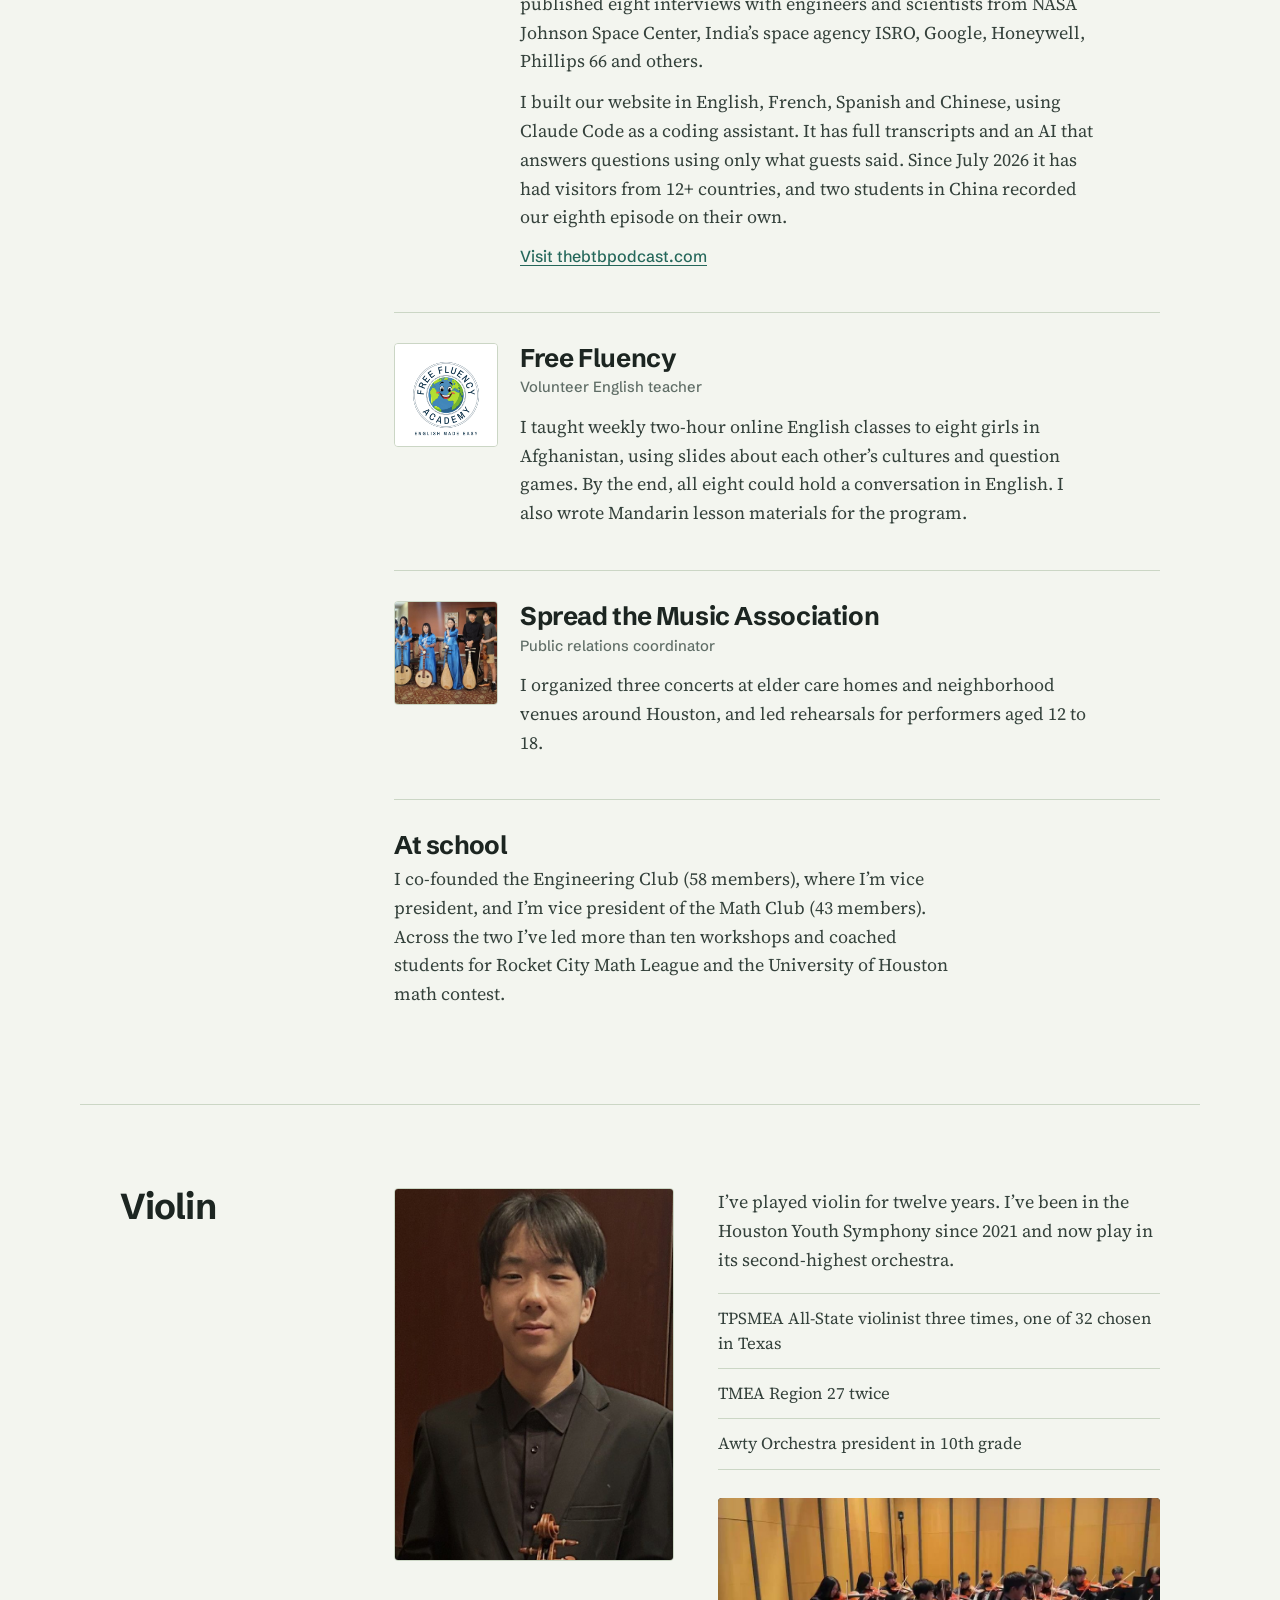
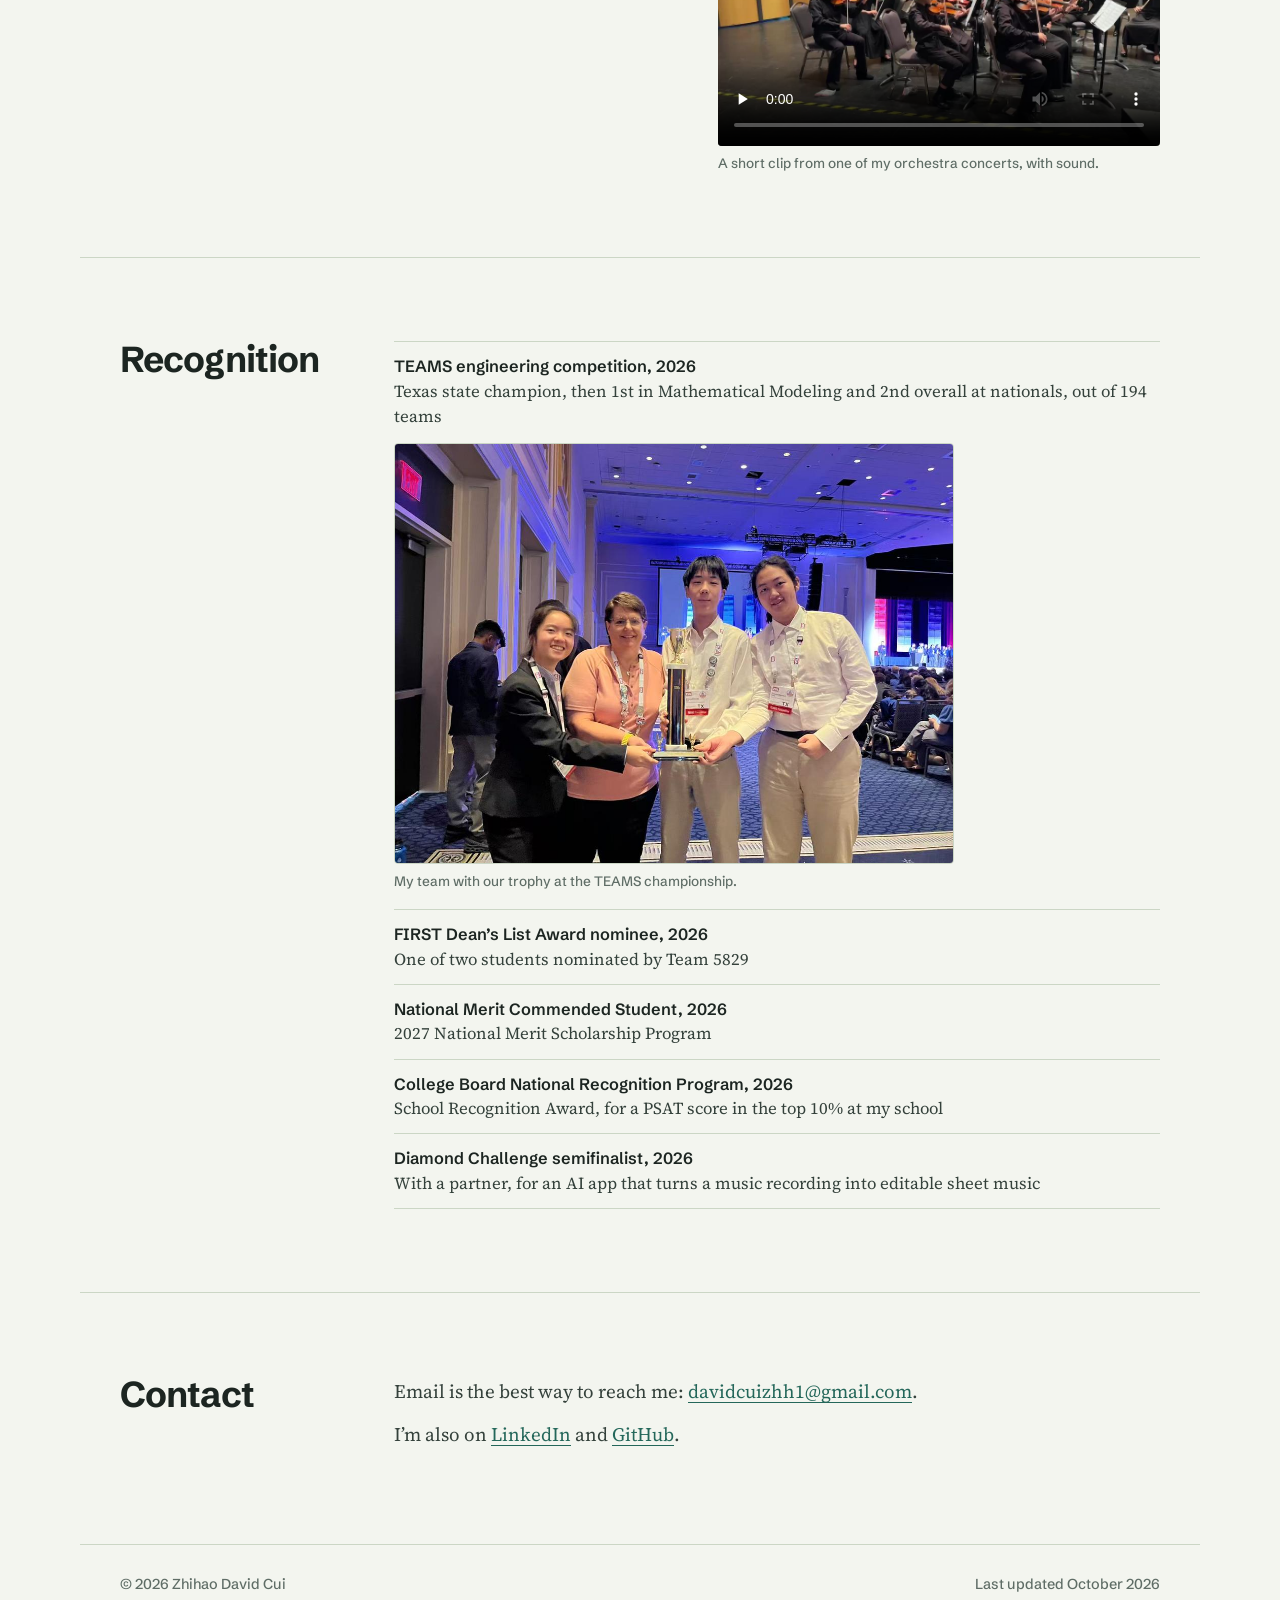
==== commit ab6d2695: "Fix section links landing short of their section Links like /#violin from outside the site could sto" ====
--- a/index.html
+++ b/index.html
@@ -14,9 +14,10 @@
 <meta name="theme-color" content="#f3f5ef" />
 <link rel="icon" href="favicon.ico" sizes="any" />
 <link rel="apple-touch-icon" href="apple-touch-icon.png" />
-<link rel="preconnect" href="https://fonts.googleapis.com" />
-<link rel="preconnect" href="https://fonts.gstatic.com" crossorigin />
-<link href="https://fonts.googleapis.com/css2?family=Schibsted+Grotesk:wght@500;600;700;800&family=Source+Serif+4:ital,opsz,wght@0,8..60,400;0,8..60,600;1,8..60,400&display=swap" rel="stylesheet" />
+<link rel="preload" href="fonts/source-serif-4-latin-opsz-normal.woff2" as="font" type="font/woff2" crossorigin />
+<link rel="preload" href="fonts/schibsted-grotesk-latin-800-normal.woff2" as="font" type="font/woff2" crossorigin />
+<link rel="preload" href="fonts/schibsted-grotesk-latin-700-normal.woff2" as="font" type="font/woff2" crossorigin />
+<link rel="preload" href="fonts/schibsted-grotesk-latin-600-normal.woff2" as="font" type="font/woff2" crossorigin />
 <link rel="stylesheet" href="styles.css" />
 </head>
 <body>
@@ -410,5 +411,25 @@
   <p>Last updated October 2026</p>
 </footer>
 
+<script>
+  /* Links from elsewhere (like #violin in an application) should land exactly on their section.
+     If fonts or photos above it finish loading after the first jump and push it down the page,
+     jump to it again once everything has settled, unless the visitor has already scrolled. */
+  (function () {
+    var id = decodeURIComponent(location.hash.slice(1));
+    if (!id || !document.getElementById(id)) return;
+    var touched = false;
+    ["wheel", "touchstart", "keydown", "mousedown"].forEach(function (type) {
+      addEventListener(type, function () { touched = true; }, { once: true, passive: true });
+    });
+    function land() {
+      var target = document.getElementById(id);
+      if (!touched && target) target.scrollIntoView();
+    }
+    if (document.fonts && document.fonts.ready) document.fonts.ready.then(land);
+    addEventListener("load", land);
+  })();
+</script>
+
 </body>
 </html>
--- a/styles.css
+++ b/styles.css
@@ -5,6 +5,15 @@
    Type: Schibsted Grotesk for headings and labels,
          Source Serif 4 for reading text.
    ============================================================ */
+
+/* fonts are served from this site (fonts/), so pages do not wait on Google and work where Google is blocked */
+@font-face { font-family: "Schibsted Grotesk"; font-style: normal; font-weight: 500; font-display: swap; src: url("fonts/schibsted-grotesk-latin-500-normal.woff2") format("woff2"); }
+@font-face { font-family: "Schibsted Grotesk"; font-style: normal; font-weight: 600; font-display: swap; src: url("fonts/schibsted-grotesk-latin-600-normal.woff2") format("woff2"); }
+@font-face { font-family: "Schibsted Grotesk"; font-style: normal; font-weight: 700; font-display: swap; src: url("fonts/schibsted-grotesk-latin-700-normal.woff2") format("woff2"); }
+@font-face { font-family: "Schibsted Grotesk"; font-style: normal; font-weight: 800; font-display: swap; src: url("fonts/schibsted-grotesk-latin-800-normal.woff2") format("woff2"); }
+@font-face { font-family: "Source Serif 4"; font-style: normal; font-weight: 200 900; font-display: swap; src: url("fonts/source-serif-4-latin-opsz-normal.woff2") format("woff2"); }
+@font-face { font-family: "Source Serif 4"; font-style: italic; font-weight: 200 900; font-display: swap; src: url("fonts/source-serif-4-latin-opsz-italic.woff2") format("woff2"); }
+@font-face { font-family: "JetBrains Mono"; font-style: normal; font-weight: 400; font-display: swap; src: url("fonts/jetbrains-mono-latin-400-normal.woff2") format("woff2"); }
 
 :root {
   --paper: #f3f5ef;      /* page */
@@ -31,7 +40,10 @@
 * { box-sizing: border-box; }
 
 html { -webkit-text-size-adjust: 100%; scroll-padding-top: 72px; }
-@media (prefers-reduced-motion: no-preference) { html { scroll-behavior: smooth; } }
+@media (max-width: 640px) { html { scroll-padding-top: 0; } }
+/* smooth scrolling only for clicks within the page. Arriving from a link elsewhere (like #violin)
+   jumps straight there, so text reflowing as fonts load cannot leave the visitor short of it */
+@media (prefers-reduced-motion: no-preference) { html:focus-within { scroll-behavior: smooth; } }
 
 body {
   margin: 0;
